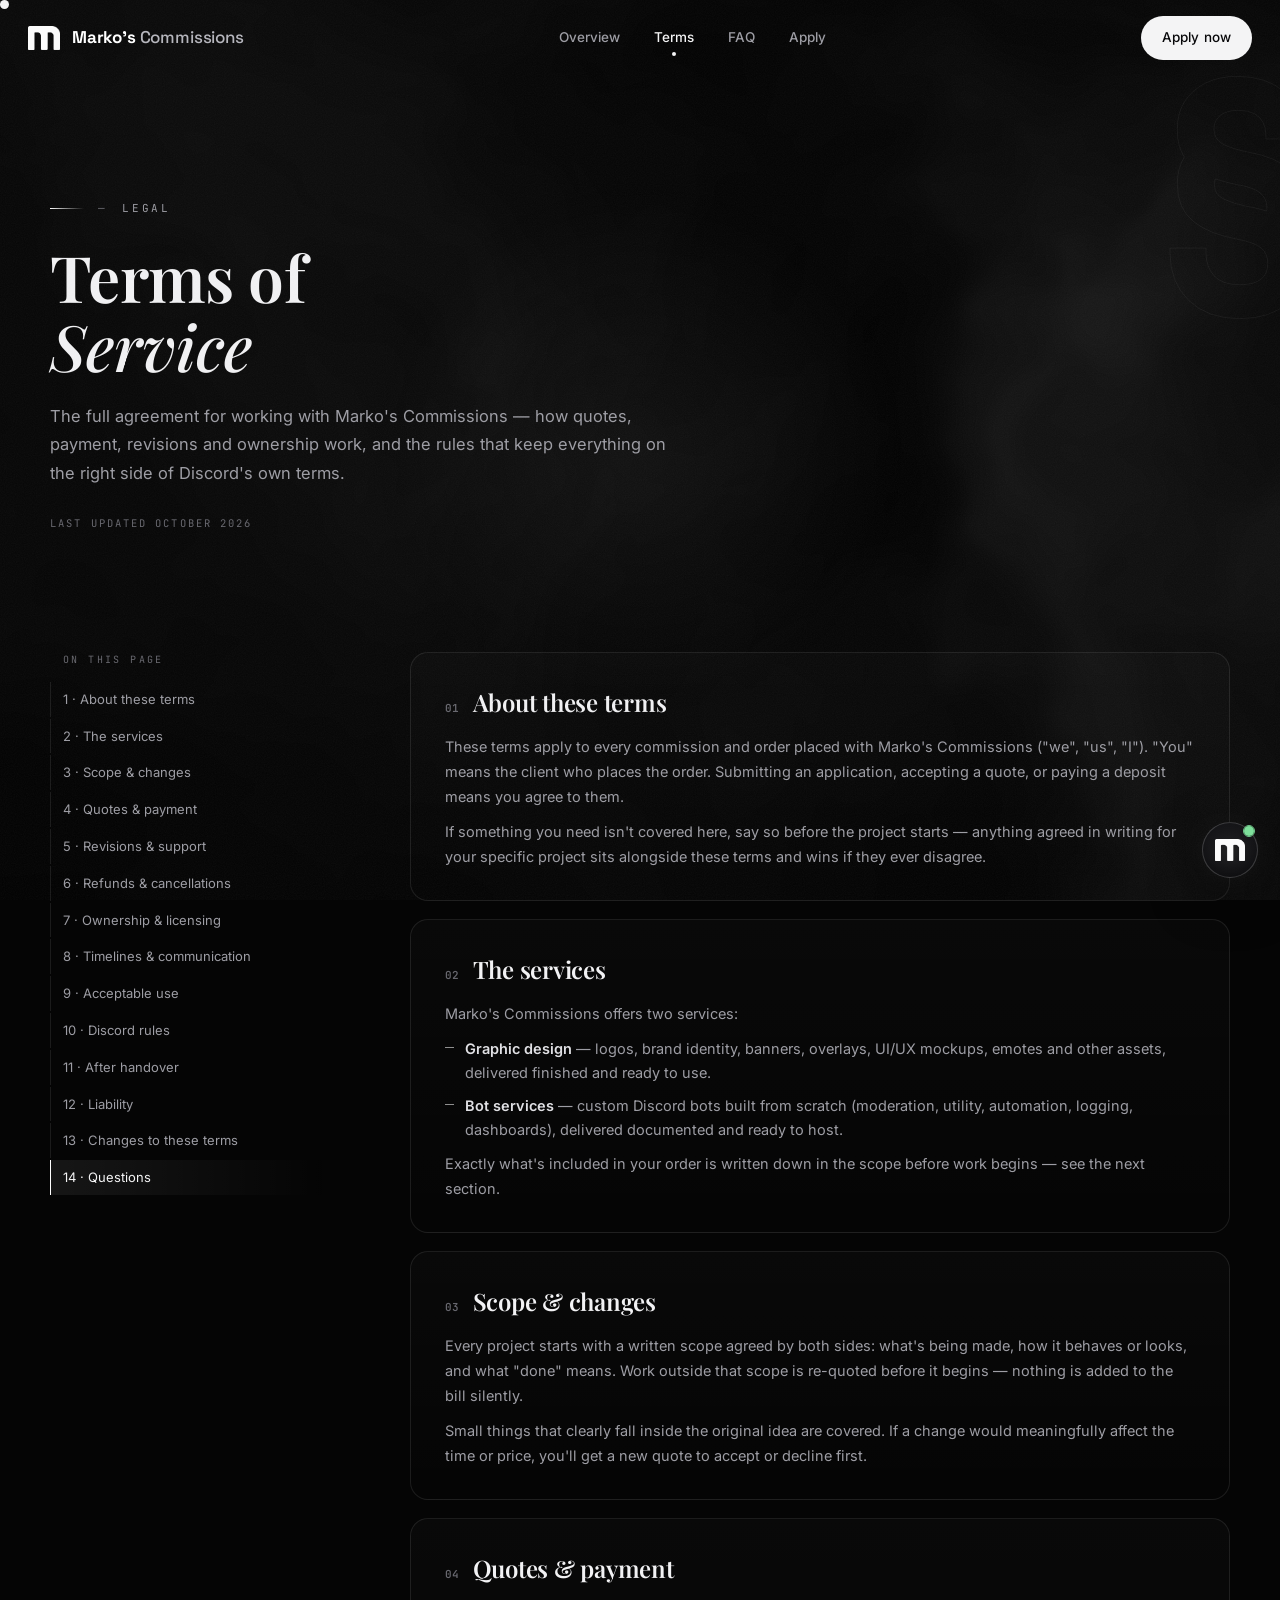
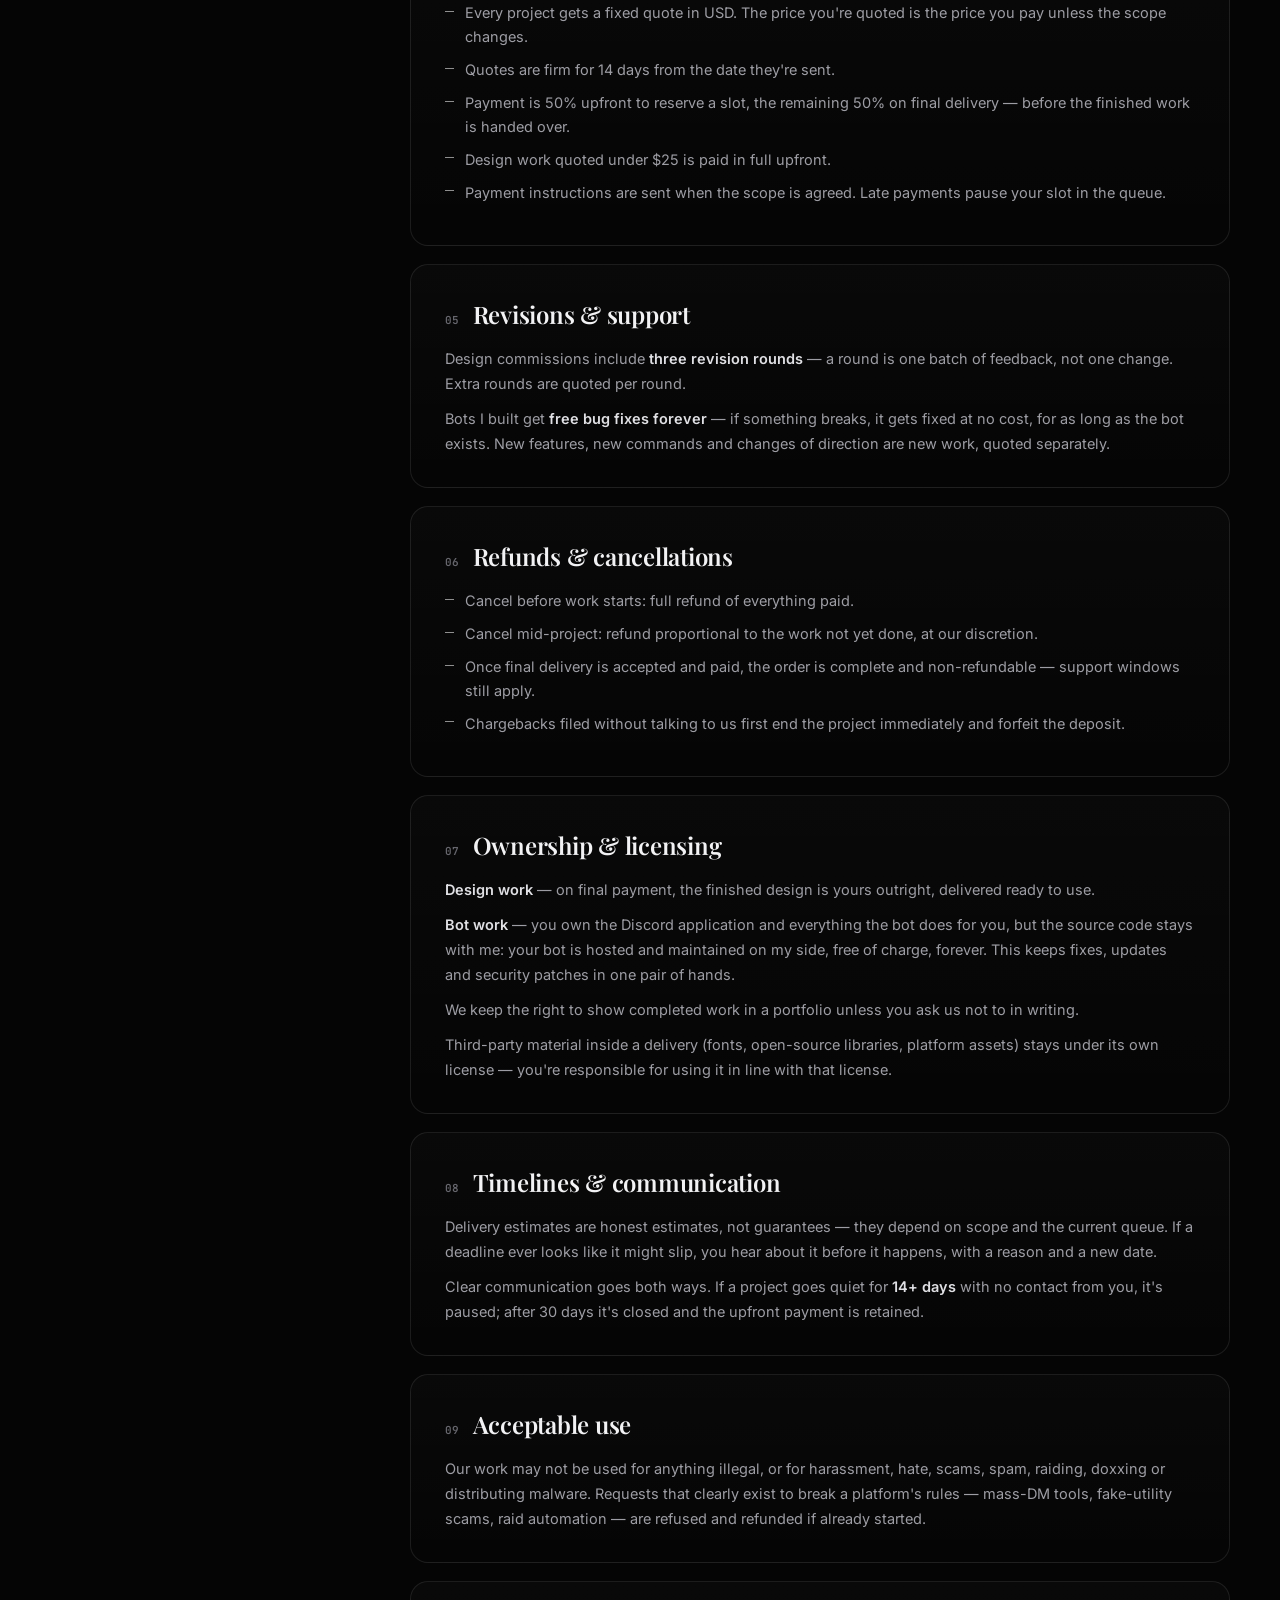
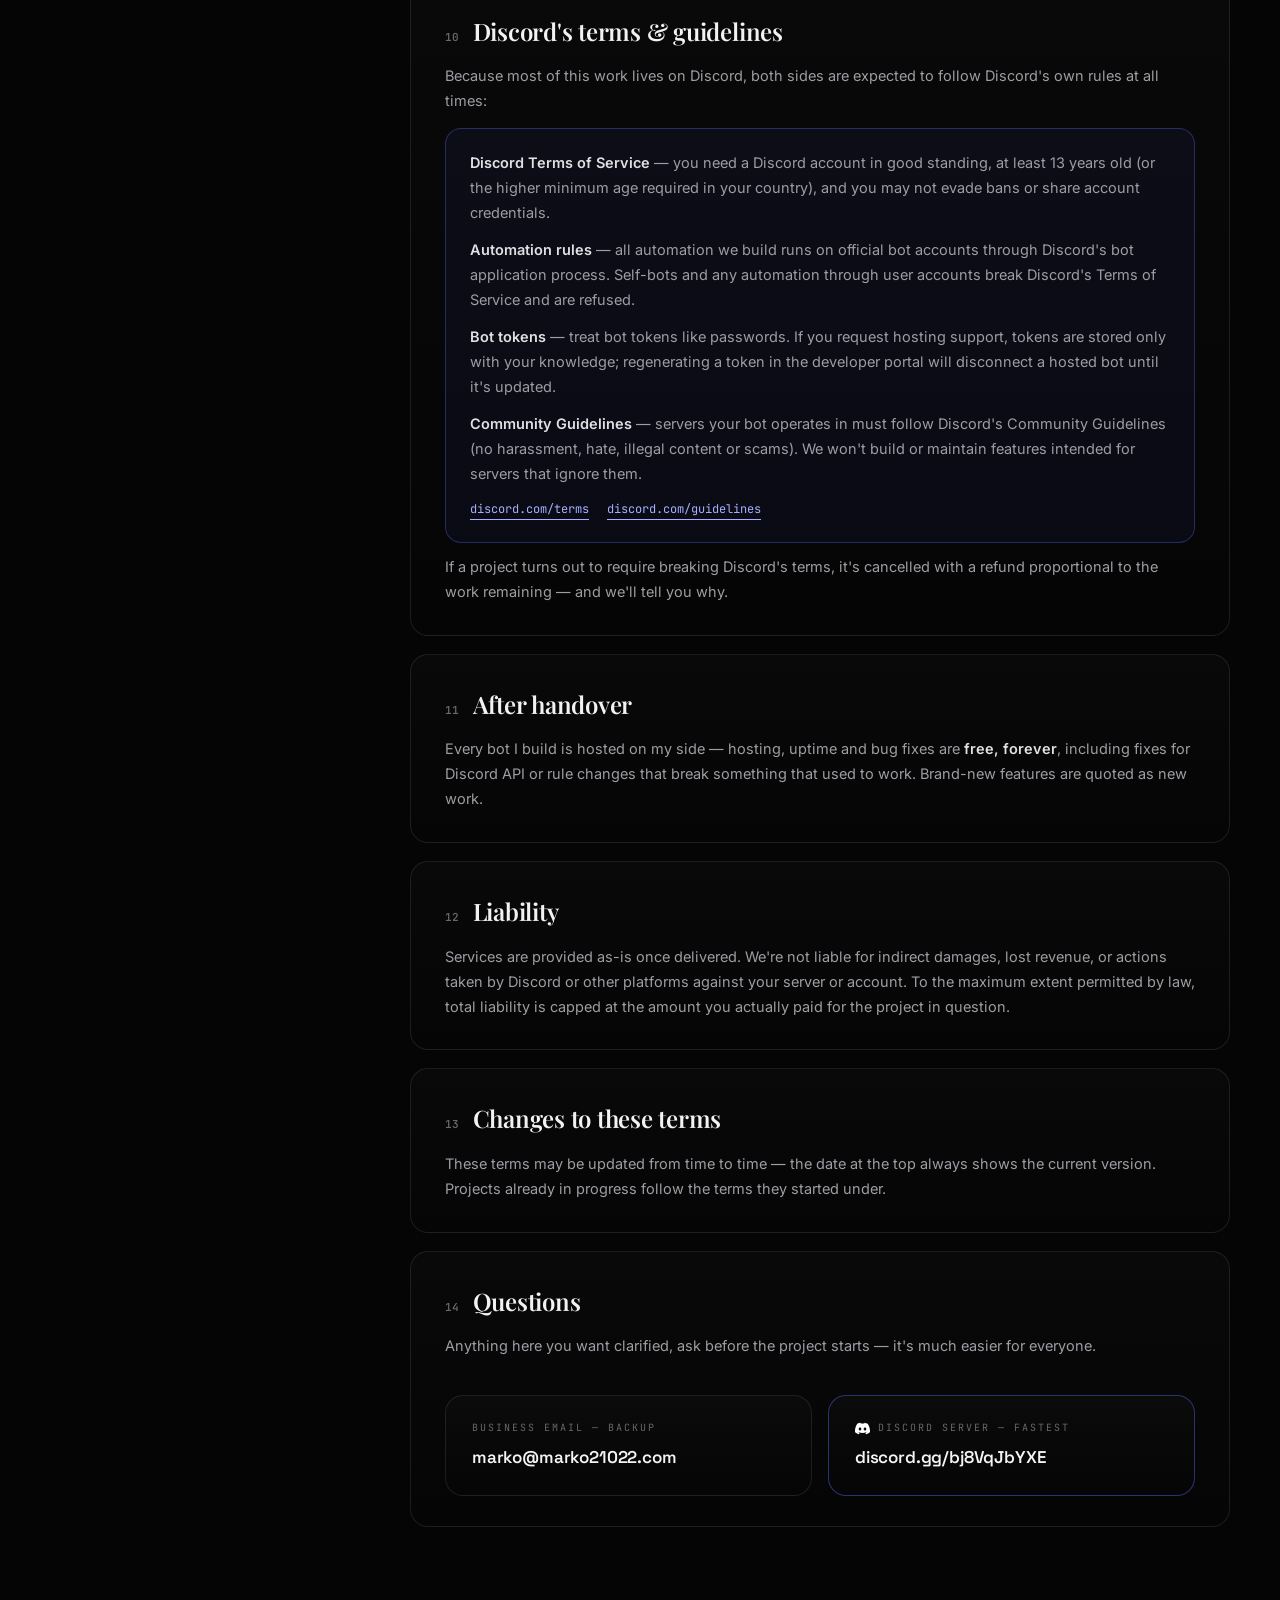
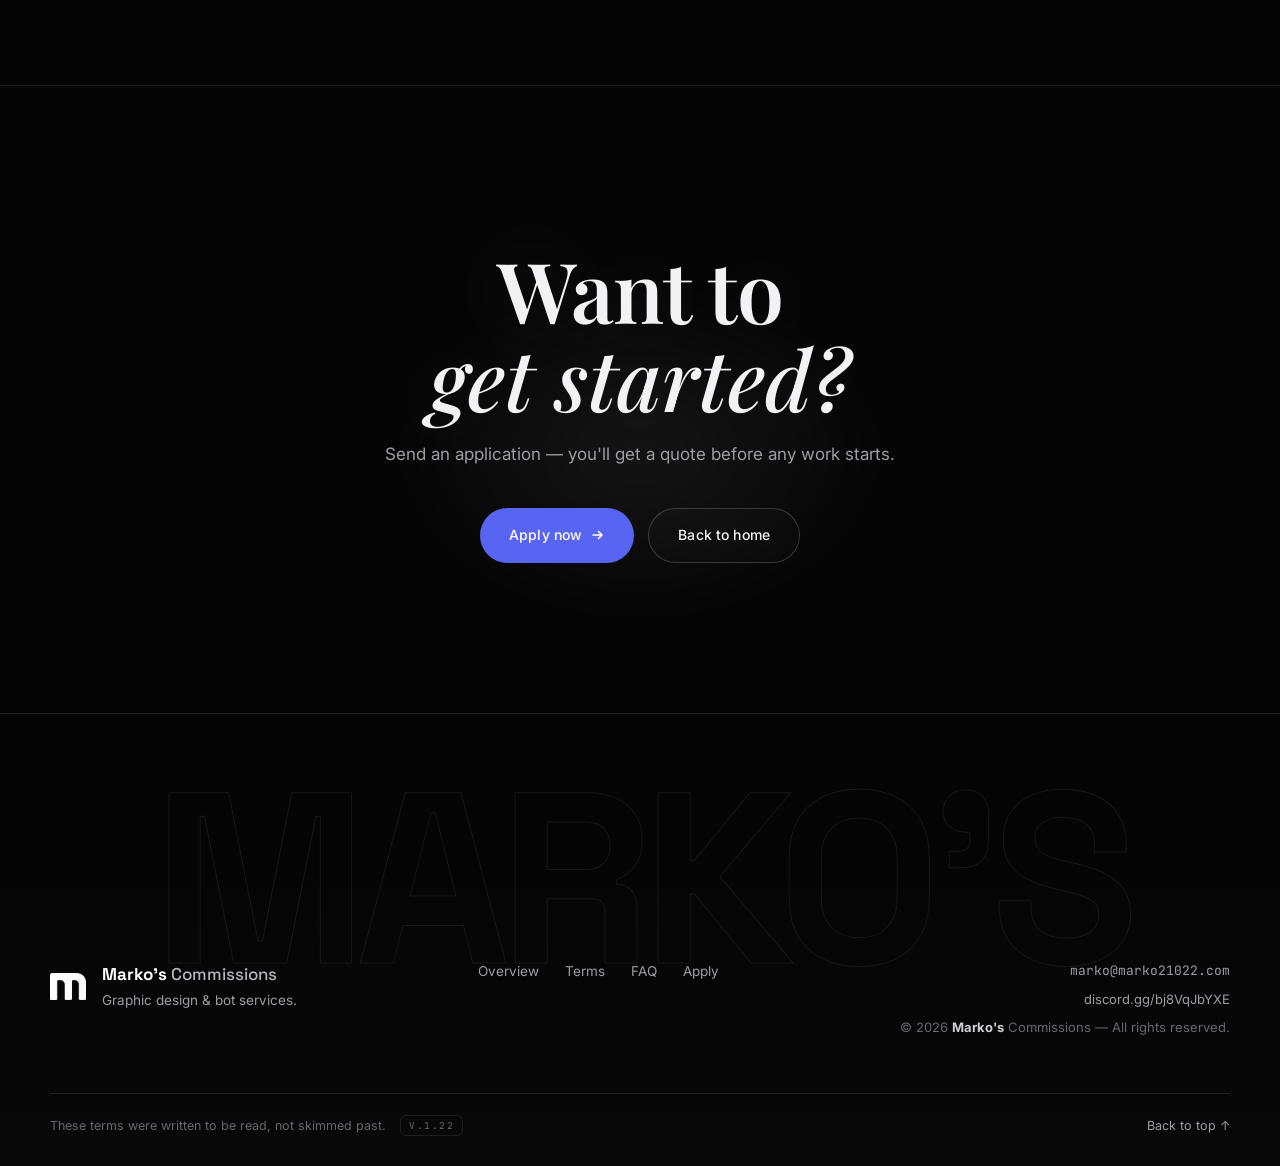
==== terms.html @ ba6dd2b6 "V.1.22 — chat knows Marko made the discord/service/server; deterministic phrase-matching retrieval" ====
<!DOCTYPE html>
<html lang="en">
<head>
  <meta charset="UTF-8">
  <meta name="viewport" content="width=device-width, initial-scale=1.0">
  <title>Terms of Service — Marko's Commissions</title>
  <meta name="description" content="The terms of service for Marko's Commissions — quotes, payment, revisions, ownership, and the rules around Discord's own terms.">
  <meta name="theme-color" content="#050505">
  <meta name="version" content="V.1.22">
  <link rel="icon" type="image/svg+xml" href="favicon.svg">
  <link rel="apple-touch-icon" href="assets/logo.png">

  <meta property="og:type" content="website">
  <meta property="og:title" content="Terms of Service — Marko's Commissions">
  <meta property="og:description" content="Quotes, payment, revisions, ownership, and Discord compliance — the full terms for working with Marko's Commissions.">
  <meta name="twitter:card" content="summary_large_image">

  <link rel="preconnect" href="https://fonts.googleapis.com">
  <link rel="preconnect" href="https://fonts.gstatic.com" crossorigin>
  <link href="https://fonts.googleapis.com/css2?family=Space+Grotesk:wght@400;500;600;700&family=Playfair+Display:ital,wght@0,500;0,600;0,700;1,500&family=Inter:wght@400;500;600;700&family=JetBrains+Mono:wght@400;500&display=swap" rel="stylesheet">
  <link rel="stylesheet" href="css/style.css">
  <script>
    document.documentElement.classList.add("motion-on");
    document.documentElement.dataset.motion = "on";
  </script>
</head>
<body>
  <a class="skip" href="#doc-top">Skip to content</a>

  <canvas id="bg" aria-hidden="true"></canvas>
  <div class="cursor-glow" aria-hidden="true"></div>
  <div class="grain" aria-hidden="true"></div>
  <div id="progress" aria-hidden="true"></div>

  <header class="nav" id="nav">
    <a class="nav-brand" href="index.html">
      <img class="nav-logo" src="assets/logo.png" alt="" width="32" height="24">
      <span class="nav-name"><b>Marko's</b>&nbsp;Commissions</span>
    </a>
    <nav class="nav-links" aria-label="Primary">
      <a href="index.html#overview">Overview</a>
      <a href="/terms" class="active">Terms</a>
      <a href="index.html#faq">FAQ</a>
      <a href="index.html#apply">Apply</a>
    </nav>
    <div class="nav-right">
      <a class="btn btn-solid nav-cta magnetic" href="index.html#apply">Apply now</a>
      <button class="burger" id="burger" type="button" aria-label="Open menu" aria-expanded="false">
        <span></span><span></span>
      </button>
    </div>
  </header>

  <div class="menu" id="menu" aria-hidden="true">
    <nav class="menu-links" aria-label="Menu">
      <a href="index.html#overview" style="--i:0"><span class="ml-num">01</span><span class="ml-txt">Overview</span></a>
      <a href="/terms" style="--i:1"><span class="ml-num">02</span><span class="ml-txt">Terms</span></a>
      <a href="index.html#faq" style="--i:2"><span class="ml-num">03</span><span class="ml-txt">FAQ</span></a>
      <a href="index.html#apply" style="--i:3"><span class="ml-num">04</span><span class="ml-txt">Apply</span></a>
    </nav>
    <div class="menu-actions">
      <a class="btn btn-discord" href="https://discord.gg/bj8VqJbYXE" target="_blank" rel="noopener noreferrer"><img class="btn-ico" src="assets/logos/discord.svg" alt="" width="18" height="18">Join the Discord</a>
      <button class="btn btn-ghost" type="button" data-mail-open>marko@marko21022.com</button>
    </div>
    <p class="menu-foot"><span class="ver">V.1.22</span> &middot; Clanko V2 chat lives bottom-right</p>
  </div>

  <main id="page">
    <section class="doc-hero" id="doc-top" data-blur>
      <span class="watermark" aria-hidden="true">§</span>
      <div class="container">
        <p class="sec-label rv"><span class="sec-num">—</span>Legal</p>
        <h1 class="sec-title rv" style="--d:1">Terms of<br><i>Service</i></h1>
        <p class="sec-lead rv" style="--d:2">
          The full agreement for working with Marko's Commissions — how quotes,
          payment, revisions and ownership work, and the rules that keep
          everything on the right side of Discord's own terms.
        </p>
        <p class="terms-updated rv" style="--d:3">Last updated October 2026</p>
      </div>
    </section>

    <div class="container doc-grid" id="doc-body" data-blur>
      <aside class="toc rv" aria-label="On this page">
        <p class="toc-k">On this page</p>
        <a href="#s-about">1 · About these terms</a>
        <a href="#s-services">2 · The services</a>
        <a href="#s-scope">3 · Scope &amp; changes</a>
        <a href="#s-payment">4 · Quotes &amp; payment</a>
        <a href="#s-revisions">5 · Revisions &amp; support</a>
        <a href="#s-refunds">6 · Refunds &amp; cancellations</a>
        <a href="#s-ownership">7 · Ownership &amp; licensing</a>
        <a href="#s-timelines">8 · Timelines &amp; communication</a>
        <a href="#s-use">9 · Acceptable use</a>
        <a href="#s-discord">10 · Discord rules</a>
        <a href="#s-maintenance">11 · After handover</a>
        <a href="#s-liability">12 · Liability</a>
        <a href="#s-changes">13 · Changes to these terms</a>
        <a href="#s-contact">14 · Questions</a>
      </aside>

      <div class="doc">
        <section class="doc-sec rv" id="s-about">
          <h3><span>01</span>About these terms</h3>
          <p>These terms apply to every commission and order placed with Marko's Commissions ("we", "us", "I"). "You" means the client who places the order. Submitting an application, accepting a quote, or paying a deposit means you agree to them.</p>
          <p>If something you need isn't covered here, say so before the project starts — anything agreed in writing for your specific project sits alongside these terms and wins if they ever disagree.</p>
        </section>

        <section class="doc-sec rv" id="s-services">
          <h3><span>02</span>The services</h3>
          <p>Marko's Commissions offers two services:</p>
          <ul>
            <li><b>Graphic design</b> — logos, brand identity, banners, overlays, UI/UX mockups, emotes and other assets, delivered finished and ready to use.</li>
            <li><b>Bot services</b> — custom Discord bots built from scratch (moderation, utility, automation, logging, dashboards), delivered documented and ready to host.</li>
          </ul>
          <p>Exactly what's included in your order is written down in the scope before work begins — see the next section.</p>
        </section>

        <section class="doc-sec rv" id="s-scope">
          <h3><span>03</span>Scope &amp; changes</h3>
          <p>Every project starts with a written scope agreed by both sides: what's being made, how it behaves or looks, and what "done" means. Work outside that scope is re-quoted before it begins — nothing is added to the bill silently.</p>
          <p>Small things that clearly fall inside the original idea are covered. If a change would meaningfully affect the time or price, you'll get a new quote to accept or decline first.</p>
        </section>

        <section class="doc-sec rv" id="s-payment">
          <h3><span>04</span>Quotes &amp; payment</h3>
          <ul>
            <li>Every project gets a fixed quote in USD. The price you're quoted is the price you pay unless the scope changes.</li>
            <li>Quotes are firm for 14 days from the date they're sent.</li>
            <li>Payment is 50% upfront to reserve a slot, the remaining 50% on final delivery — before the finished work is handed over.</li>
            <li>Design work quoted under $25 is paid in full upfront.</li>
            <li>Payment instructions are sent when the scope is agreed. Late payments pause your slot in the queue.</li>
          </ul>
        </section>

        <section class="doc-sec rv" id="s-revisions">
          <h3><span>05</span>Revisions &amp; support</h3>
          <p>Design commissions include <b>three revision rounds</b> — a round is one batch of feedback, not one change. Extra rounds are quoted per round.</p>
          <p>Bots I built get <b>free bug fixes forever</b> — if something breaks, it gets fixed at no cost, for as long as the bot exists. New features, new commands and changes of direction are new work, quoted separately.</p>
        </section>

        <section class="doc-sec rv" id="s-refunds">
          <h3><span>06</span>Refunds &amp; cancellations</h3>
          <ul>
            <li>Cancel before work starts: full refund of everything paid.</li>
            <li>Cancel mid-project: refund proportional to the work not yet done, at our discretion.</li>
            <li>Once final delivery is accepted and paid, the order is complete and non-refundable — support windows still apply.</li>
            <li>Chargebacks filed without talking to us first end the project immediately and forfeit the deposit.</li>
          </ul>
        </section>

        <section class="doc-sec rv" id="s-ownership">
          <h3><span>07</span>Ownership &amp; licensing</h3>
          <p><b>Design work</b> — on final payment, the finished design is yours outright, delivered ready to use.</p>
          <p><b>Bot work</b> — you own the Discord application and everything the bot does for you, but the source code stays with me: your bot is hosted and maintained on my side, free of charge, forever. This keeps fixes, updates and security patches in one pair of hands.</p>
          <p>We keep the right to show completed work in a portfolio unless you ask us not to in writing.</p>
          <p>Third-party material inside a delivery (fonts, open-source libraries, platform assets) stays under its own license — you're responsible for using it in line with that license.</p>
        </section>

        <section class="doc-sec rv" id="s-timelines">
          <h3><span>08</span>Timelines &amp; communication</h3>
          <p>Delivery estimates are honest estimates, not guarantees — they depend on scope and the current queue. If a deadline ever looks like it might slip, you hear about it before it happens, with a reason and a new date.</p>
          <p>Clear communication goes both ways. If a project goes quiet for <b>14+ days</b> with no contact from you, it's paused; after 30 days it's closed and the upfront payment is retained.</p>
        </section>

        <section class="doc-sec rv" id="s-use">
          <h3><span>09</span>Acceptable use</h3>
          <p>Our work may not be used for anything illegal, or for harassment, hate, scams, spam, raiding, doxxing or distributing malware. Requests that clearly exist to break a platform's rules — mass-DM tools, fake-utility scams, raid automation — are refused and refunded if already started.</p>
        </section>

        <section class="doc-sec rv" id="s-discord">
          <h3><span>10</span>Discord's terms &amp; guidelines</h3>
          <p>Because most of this work lives on Discord, both sides are expected to follow Discord's own rules at all times:</p>
          <div class="discord-box">
            <p><b>Discord Terms of Service</b> — you need a Discord account in good standing, at least 13 years old (or the higher minimum age required in your country), and you may not evade bans or share account credentials.</p>
            <p><b>Automation rules</b> — all automation we build runs on official bot accounts through Discord's bot application process. Self-bots and any automation through user accounts break Discord's Terms of Service and are refused.</p>
            <p><b>Bot tokens</b> — treat bot tokens like passwords. If you request hosting support, tokens are stored only with your knowledge; regenerating a token in the developer portal will disconnect a hosted bot until it's updated.</p>
            <p><b>Community Guidelines</b> — servers your bot operates in must follow Discord's Community Guidelines (no harassment, hate, illegal content or scams). We won't build or maintain features intended for servers that ignore them.</p>
            <p class="doc-links">
              <a href="https://discord.com/terms" target="_blank" rel="noopener noreferrer">discord.com/terms</a>
              <a href="https://discord.com/guidelines" target="_blank" rel="noopener noreferrer">discord.com/guidelines</a>
            </p>
          </div>
          <p>If a project turns out to require breaking Discord's terms, it's cancelled with a refund proportional to the work remaining — and we'll tell you why.</p>
        </section>

        <section class="doc-sec rv" id="s-maintenance">
          <h3><span>11</span>After handover</h3>
          <p>Every bot I build is hosted on my side — hosting, uptime and bug fixes are <b>free, forever</b>, including fixes for Discord API or rule changes that break something that used to work. Brand-new features are quoted as new work.</p>
        </section>

        <section class="doc-sec rv" id="s-liability">
          <h3><span>12</span>Liability</h3>
          <p>Services are provided as-is once delivered. We're not liable for indirect damages, lost revenue, or actions taken by Discord or other platforms against your server or account. To the maximum extent permitted by law, total liability is capped at the amount you actually paid for the project in question.</p>
        </section>

        <section class="doc-sec rv" id="s-changes">
          <h3><span>13</span>Changes to these terms</h3>
          <p>These terms may be updated from time to time — the date at the top always shows the current version. Projects already in progress follow the terms they started under.</p>
        </section>

        <section class="doc-sec rv" id="s-contact">
          <h3><span>14</span>Questions</h3>
          <p>Anything here you want clarified, ask before the project starts — it's much easier for everyone.</p>
          <div class="contact-strip">
            <button class="contact-card spot" type="button" data-mail-open>
              <span class="contact-k">Business email — backup</span>
              <span class="contact-v">marko@marko21022.com</span>
            </button>
            <a class="contact-card spot contact-primary" href="https://discord.gg/bj8VqJbYXE" target="_blank" rel="noopener noreferrer">
              <span class="contact-k"><img src="assets/logos/discord.svg" alt="" width="15" height="15">Discord server — fastest</span>
              <span class="contact-v">discord.gg/bj8VqJbYXE</span>
            </a>
          </div>
        </section>
      </div>
    </div>

    <section class="cta-band" data-blur>
      <div class="container cta-inner">
        <h2 class="rv">Want to<br><i>get started?</i></h2>
        <p class="rv" style="--d:1">Send an application — you'll get a quote before any work starts.</p>
        <div class="cta-actions rv" style="--d:2">
          <a class="btn btn-discord magnetic" href="index.html#apply">
            Apply now
            <svg class="btn-arrow" width="14" height="14" viewBox="0 0 14 14" fill="none" aria-hidden="true"><path d="M2 7h9M7.5 3.5 11 7l-3.5 3.5" stroke="currentColor" stroke-width="1.6" stroke-linecap="round" stroke-linejoin="round"/></svg>
          </a>
          <a class="btn btn-ghost magnetic" href="index.html">Back to home</a>
        </div>
      </div>
    </section>
  </main>

  <footer class="footer">
    <div class="footer-mark" aria-hidden="true">MARKO'S</div>
    <div class="container footer-grid">
      <div class="footer-brand">
        <img class="footer-logo" src="assets/logo.png" alt="Marko's Commissions logo" width="36" height="27">
        <div>
          <p class="footer-name"><b>Marko's</b>&nbsp;Commissions</p>
          <p class="footer-tag">Graphic design &amp; bot services.</p>
        </div>
      </div>
      <nav class="footer-links" aria-label="Footer">
        <a href="index.html#overview">Overview</a>
        <a href="/terms">Terms</a>
        <a href="index.html#faq">FAQ</a>
        <a href="index.html#apply">Apply</a>
      </nav>
      <div class="footer-meta">
        <button class="link-btn mono" type="button" data-mail-open>marko@marko21022.com</button>
        <a href="https://discord.gg/bj8VqJbYXE" target="_blank" rel="noopener noreferrer">discord.gg/bj8VqJbYXE</a>
        <p>© 2026 <b>Marko's</b> Commissions — All rights reserved.</p>
      </div>
    </div>
    <div class="container footer-line">
      <p>These terms were written to be read, not skimmed past. <span class="ver">V.1.22</span></p>
      <a href="#doc-top" class="to-top">Back to top ↑</a>
    </div>
  </footer>

  <div class="mail-modal" id="mail-modal" aria-hidden="true">
    <div class="mail-backdrop" data-mail-close></div>
    <div class="mail-card" role="dialog" aria-modal="true" aria-labelledby="mail-title">
      <button class="mail-x" type="button" data-mail-close aria-label="Close">
        <svg width="14" height="14" viewBox="0 0 14 14" fill="none"><path d="M2 2l10 10M12 2 2 12" stroke="currentColor" stroke-width="1.6" stroke-linecap="round"/></svg>
      </button>
      <p class="mail-k">Contact</p>
      <h3 id="mail-title">marko@marko21022.com</h3>
      <p class="mail-sub">Discord is the fastest way to reach us — email is the backup.</p>
      <div class="mail-options">
        <a class="mail-opt mail-primary" href="https://discord.gg/bj8VqJbYXE" target="_blank" rel="noopener noreferrer">
          <span class="mail-ico" style="--tile:#5865f2">
            <img src="assets/logos/discord.svg" alt="" width="24" height="24">
          </span>
          <span class="mail-txt"><b>Join the Discord</b><span>Fastest — message us directly in the server</span></span>
          <svg class="mail-arr" width="14" height="14" viewBox="0 0 14 14" fill="none" aria-hidden="true"><path d="M2 7h9M7.5 3.5 11 7l-3.5 3.5" stroke="currentColor" stroke-width="1.6" stroke-linecap="round" stroke-linejoin="round"/></svg>
        </a>
        <p class="mail-div">or email — if you can't join the Discord</p>
        <a class="mail-opt" href="https://mail.google.com/mail/?view=cm&amp;fs=1&amp;to=marko%40marko21022.com" target="_blank" rel="noopener noreferrer">
          <span class="mail-ico mail-ico-light">
            <img src="assets/logos/gmail.svg" alt="" width="24" height="24">
          </span>
          <span class="mail-txt"><b>Gmail</b><span>Opens Gmail compose in a new tab</span></span>
          <svg class="mail-arr" width="14" height="14" viewBox="0 0 14 14" fill="none" aria-hidden="true"><path d="M2 7h9M7.5 3.5 11 7l-3.5 3.5" stroke="currentColor" stroke-width="1.6" stroke-linecap="round" stroke-linejoin="round"/></svg>
        </a>
        <a class="mail-opt" href="https://outlook.live.com/mail/0/deeplink/compose?to=marko%40marko21022.com" target="_blank" rel="noopener noreferrer">
          <span class="mail-ico" style="--tile:#0f6cbd">
            <img src="assets/logos/outlook.svg" alt="" width="24" height="24">
          </span>
          <span class="mail-txt"><b>Outlook</b><span>Opens Outlook compose in a new tab</span></span>
          <svg class="mail-arr" width="14" height="14" viewBox="0 0 14 14" fill="none" aria-hidden="true"><path d="M2 7h9M7.5 3.5 11 7l-3.5 3.5" stroke="currentColor" stroke-width="1.6" stroke-linecap="round" stroke-linejoin="round"/></svg>
        </a>
        <a class="mail-opt" href="https://compose.mail.yahoo.com/?to=marko%40marko21022.com" target="_blank" rel="noopener noreferrer">
          <span class="mail-ico" style="--tile:#6001d2">
            <img src="assets/logos/yahoo.svg" alt="" width="24" height="24">
          </span>
          <span class="mail-txt"><b>Yahoo Mail</b><span>Opens Yahoo compose in a new tab</span></span>
          <svg class="mail-arr" width="14" height="14" viewBox="0 0 14 14" fill="none" aria-hidden="true"><path d="M2 7h9M7.5 3.5 11 7l-3.5 3.5" stroke="currentColor" stroke-width="1.6" stroke-linecap="round" stroke-linejoin="round"/></svg>
        </a>
        <a class="mail-opt" href="mailto:marko@marko21022.com">
          <span class="mail-ico" style="--tile:#3f3f46">
            <svg viewBox="0 0 24 24" aria-hidden="true"><rect x="3.2" y="5.6" width="17.6" height="12.8" rx="2" fill="none" stroke="#fff" stroke-width="1.8"/><path d="m4 7 8 6 8-6" fill="none" stroke="#fff" stroke-width="1.8" stroke-linecap="round" stroke-linejoin="round"/></svg>
          </span>
          <span class="mail-txt"><b>Default mail app</b><span>Opens whatever your device uses</span></span>
          <svg class="mail-arr" width="14" height="14" viewBox="0 0 14 14" fill="none" aria-hidden="true"><path d="M2 7h9M7.5 3.5 11 7l-3.5 3.5" stroke="currentColor" stroke-width="1.6" stroke-linecap="round" stroke-linejoin="round"/></svg>
        </a>
      </div>
      <div class="mail-actions">
        <button class="btn btn-solid btn-copy" id="mail-copy" type="button">Copy address</button>
        <button class="btn btn-ghost" type="button" data-mail-close>Close</button>
      </div>
    </div>
  </div>

  <div class="toast" id="toast" role="status" aria-live="polite">Email address copied</div>

  <button class="to-top-fab" id="to-top-fab" type="button" aria-label="Back to top"><svg width="14" height="14" viewBox="0 0 14 14" fill="none" aria-hidden="true"><path d="M7 12V2M3 5.5 7 2l4 3.5" stroke="currentColor" stroke-width="1.6" stroke-linecap="round" stroke-linejoin="round"/></svg></button>

  <!-- Clanko V2 assistant -->
  <button class="chat-launcher" id="chat-launcher" type="button" aria-label="Chat with Clanko V2">
    <img src="assets/logo.png" alt="" width="26" height="20">
    <span class="cl-pulse"></span>
  </button>
  <div class="chat-teaser" id="chat-teaser" aria-hidden="true">
    <p>Hey! I'm Clanko V2 — ask me anything about the site.</p>
    <button type="button" class="chat-teaser-x" id="chat-teaser-x" aria-label="Dismiss">&times;</button>
  </div>
  <section class="chat-panel" id="chat-panel" aria-hidden="true" role="dialog" aria-label="Chat with Clanko V2">
    <header class="chat-head">
      <span class="chat-ava"><img src="assets/logo.png" alt="" width="22" height="17"><i></i></span>
      <div class="chat-id">
        <b>Clanko V2 <span class="app-badge"><svg width="9" height="9" viewBox="0 0 16 16" aria-hidden="true"><path fill="#fff" d="M6.5 13.5 1 8l1.9-1.9 3.6 3.6L13.1 3 15 4.9z"/></svg>APP</span></b>
        <span class="chat-status">online &middot; replies instantly</span>
      </div>
      <button class="chat-x" id="chat-x" type="button" aria-label="Close chat">
        <svg width="13" height="13" viewBox="0 0 14 14" fill="none"><path d="M2 2l10 10M12 2 2 12" stroke="currentColor" stroke-width="1.6" stroke-linecap="round"/></svg>
      </button>
    </header>
    <div class="chat-log" id="chat-log" aria-live="polite"></div>
    <div class="chat-sugs" id="chat-sugs"></div>
    <form class="chat-input" id="chat-form">
      <input type="text" id="chat-text" placeholder="Ask about pricing, hosting, applying&hellip;" maxlength="400" autocomplete="off">
      <button type="submit" aria-label="Send">
        <svg width="15" height="15" viewBox="0 0 14 14" fill="none" aria-hidden="true"><path d="M2 7h9M7.5 3.5 11 7l-3.5 3.5" stroke="currentColor" stroke-width="1.6" stroke-linecap="round" stroke-linejoin="round"/></svg>
      </button>
    </form>
    <p class="chat-foot">Automated answers &mdash; for anything binding, <a href="https://discord.gg/bj8VqJbYXE" target="_blank" rel="noopener noreferrer">join the Discord</a>.</p>
  </section>

  <script src="js/lenis.min.js"></script>
  <script type="module" src="js/bg-fbm.js"></script>
  <script type="module" src="js/main.js"></script>
</body>
</html>
---- css/style.css ----
:root {
  --bg: #050505;
  --bg-2: #0b0b0c;
  --fg: #f4f4f5;
  --mut: #9d9da4;
  --dim: #67676e;
  --line: rgba(255, 255, 255, 0.09);
  --line-2: rgba(255, 255, 255, 0.18);
  --disp: "Space Grotesk", "Inter", system-ui, sans-serif;
  --serif: "Playfair Display", Georgia, "Times New Roman", serif;
  --body: "Inter", system-ui, sans-serif;
  --mono: "JetBrains Mono", ui-monospace, monospace;
  --ease: cubic-bezier(0.22, 1, 0.36, 1);
  --grad-text: linear-gradient(180deg, #ffffff 18%, #c9c9cf 78%, #97979e 100%);
}

@view-transition { navigation: auto; }
@keyframes pagein { from { opacity: 0; } }

* { margin: 0; padding: 0; box-sizing: border-box; }

html {
  background: var(--bg);
  scrollbar-color: #2a2a2e transparent;
  scroll-behavior: smooth;
}
html.lenis, html.lenis body { height: auto; }
.lenis.lenis-smooth { scroll-behavior: auto !important; }
.lenis.lenis-stopped { overflow: hidden; }

html, body { overflow-x: clip; }
@supports not (overflow: clip) {
  html, body { overflow-x: hidden; }
}

body {
  animation: pagein 0.45s ease both;
  font-family: var(--body);
  background: var(--bg);
  color: var(--fg);
  line-height: 1.6;
  -webkit-font-smoothing: antialiased;
}

::selection { background: var(--fg); color: var(--bg); }
::-webkit-scrollbar { width: 10px; }
::-webkit-scrollbar-thumb { background: #26262b; border-radius: 99px; border: 2px solid var(--bg); }
::-webkit-scrollbar-track { background: transparent; }

a { color: inherit; text-decoration: none; }
button { font: inherit; color: inherit; background: none; border: 0; cursor: pointer; }
img { display: block; max-width: 100%; }
ul, ol { list-style: none; }

:focus-visible { outline: 2px solid rgba(255, 255, 255, 0.75); outline-offset: 3px; border-radius: 4px; }

.mono { font-family: var(--mono); }

.skip {
  position: fixed; top: -60px; left: 20px; z-index: 300;
  background: var(--fg); color: var(--bg); padding: 10px 18px;
  border-radius: 10px; font-weight: 600; font-size: 14px;
  transition: top 0.3s var(--ease);
}
.skip:focus { top: 16px; }

.container { width: min(1180px, 100% - 48px); margin-inline: auto; }
.container-narrow { width: min(780px, 100% - 48px); }


#bg {
  position: fixed; inset: 0; width: 100%; height: 100%;
  z-index: -2; display: block; background: var(--bg);
}

.cursor-glow {
  position: fixed; left: 0; top: 0; z-index: -1;
  width: 620px; height: 620px; border-radius: 50%;
  background: radial-gradient(circle, rgba(255, 255, 255, 0.05), transparent 62%);
  transform: translate(-50%, -50%);
  pointer-events: none; opacity: 0;
}
html.motion-on .cursor-glow { opacity: 1; }
@media (hover: none) { .cursor-glow { display: none; } }

.vignette {
  position: fixed; inset: 0; z-index: 79; pointer-events: none;
  background: radial-gradient(125% 95% at 50% 38%, transparent 58%, rgba(0, 0, 0, 0.42) 100%);
}

.grain {
  position: fixed; inset: 0; z-index: 80; pointer-events: none; opacity: 0.05;
  background-image: url("data:image/svg+xml,%3Csvg xmlns='http://www.w3.org/2000/svg' width='160' height='160'%3E%3Cfilter id='n'%3E%3CfeTurbulence type='fractalNoise' baseFrequency='0.9' numOctaves='2' stitchTiles='stitch'/%3E%3CfeColorMatrix type='saturate' values='0'/%3E%3C/filter%3E%3Crect width='100%25' height='100%25' filter='url(%23n)'/%3E%3C/svg%3E");
  background-size: 160px 160px;
}

#progress {
  position: fixed; top: 0; left: 0; right: 0; height: 2px; z-index: 200;
  background: linear-gradient(90deg, rgba(255,255,255,0.95), rgba(255,255,255,0.35));
  transform-origin: 0 50%; transform: scaleX(0); opacity: 0.85;
}


.nav {
  position: fixed; top: 0; left: 0; right: 0; z-index: 100;
  display: flex; align-items: center; justify-content: space-between;
  padding: 16px 28px;
  transition: transform 0.5s var(--ease), background 0.4s ease, border-color 0.4s ease, padding 0.4s ease;
  border-bottom: 1px solid transparent;
}
.nav.scrolled {
  background: rgba(5, 5, 5, 0.78);
  -webkit-backdrop-filter: blur(24px) saturate(1.35);
  backdrop-filter: blur(24px) saturate(1.35);
  border-bottom-color: var(--line);
  box-shadow: 0 14px 44px rgba(0, 0, 0, 0.5);
  padding: 12px 28px;
}
.nav.hidden { transform: translateY(-100%); }

.nav-brand { display: flex; align-items: center; gap: 12px; }
.nav-logo { width: 32px; height: auto; }
.nav-name { font-family: var(--disp); font-weight: 500; font-size: 17px; letter-spacing: -0.01em; color: #b6b6bd; }
.nav-name b, .footer-name b { font-weight: 700; color: #ffffff; }

.nav-links { display: flex; gap: 6px; }
.nav-links a {
  position: relative; z-index: 0; font-size: 13.5px; font-weight: 500; color: var(--mut);
  padding: 8px 14px; border-radius: 999px;
  transition: color 0.3s ease, background 0.3s ease;
}
.nav-links a::before {
  content: ""; position: absolute; inset: 0; z-index: -1;
  border-radius: 999px; background: rgba(255, 255, 255, 0.06);
  transform: scaleX(0); transform-origin: 50% 50%;
  transition: transform 0.35s var(--ease);
}
.nav-links a:hover { color: var(--fg); }
.nav-links a:hover::before { transform: scaleX(1); }
.nav-links a.active { color: var(--fg); }
.nav-links a.active::after {
  content: ""; position: absolute; left: 50%; bottom: 1px; transform: translateX(-50%);
  width: 4px; height: 4px; border-radius: 50%; background: var(--fg);
}

.nav-right { display: flex; align-items: center; gap: 12px; }


.dots {
  position: fixed; right: 30px; top: 50%; transform: translateY(-50%);
  z-index: 90; display: grid; gap: 16px;
}
.dots a {
  position: relative; width: 9px; height: 9px; border-radius: 50%;
  border: 1px solid rgba(255, 255, 255, 0.35); cursor: pointer;
  transition: background 0.3s ease, border-color 0.3s ease, box-shadow 0.3s ease, scale 0.3s ease;
}
.dots a:hover { border-color: #fff; }
.dots a.active {
  background: #fff; border-color: #fff; scale: 1.2;
  box-shadow: 0 0 10px rgba(255, 255, 255, 0.6);
}
.dots a::after {
  content: attr(data-label);
  position: absolute; right: 22px; top: 50%; translate: 0 -50%;
  font-family: var(--mono); font-size: 10px; letter-spacing: 0.16em; text-transform: uppercase;
  color: var(--mut); background: rgba(8, 8, 9, 0.92); border: 1px solid var(--line);
  padding: 6px 11px; border-radius: 8px; white-space: nowrap;
  opacity: 0; pointer-events: none; transition: opacity 0.25s ease;
}
.dots a:hover::after { opacity: 1; }


.btn {
  position: relative; display: inline-flex; align-items: center; justify-content: center; gap: 9px;
  padding: 15px 29px; border-radius: 999px; overflow: hidden;
  font-size: 14px; font-weight: 500; letter-spacing: 0.01em; white-space: nowrap;
  transition: transform 0.5s var(--ease), background 0.35s ease, color 0.35s ease, border-color 0.35s ease, box-shadow 0.5s ease;
}
.btn:active { transform: scale(0.97); }
.btn-arrow { transition: transform 0.45s var(--ease); }
.btn:hover .btn-arrow { transform: translateX(3px); }
.btn-solid { background: var(--fg); color: #08080a; }
.btn-solid::after {
  content: ""; position: absolute; inset: 0;
  background: linear-gradient(105deg, transparent 35%, rgba(255, 255, 255, 0.75) 50%, transparent 65%);
  transform: translateX(-120%);
}
html.motion-on .btn-solid:hover::after { animation: sheen 0.9s var(--ease); }
@keyframes sheen { to { transform: translateX(120%); } }
.btn-solid:hover { background: #fff; box-shadow: 0 6px 40px rgba(255, 255, 255, 0.18); }

.btn-ghost { border: 1px solid var(--line-2); color: var(--fg); background: rgba(255, 255, 255, 0.015); }
.btn-ghost:hover { border-color: rgba(255, 255, 255, 0.55); background: rgba(255, 255, 255, 0.05); }

.nav-cta { padding: 11px 21px; font-size: 13.5px; }

.ripple {
  position: absolute; border-radius: 50%; pointer-events: none;
  background: radial-gradient(circle, rgba(8, 8, 10, 0.35) 0%, transparent 65%);
  transform: scale(0); opacity: 1;
}
html.motion-on .ripple { animation: ripple 0.65s var(--ease) forwards; }
@keyframes ripple { to { transform: scale(2.6); opacity: 0; } }

.link-btn {
  color: var(--fg);
  background: linear-gradient(#f4f4f5, #f4f4f5) no-repeat 0 100% / 100% 1px;
  padding-bottom: 1px; border-radius: 0;
  transition: background-size 0.4s var(--ease), color 0.3s ease;
}
.link-btn:hover { background-size: 40% 1px; }

.burger { display: none; position: relative; width: 40px; height: 40px; border: 1px solid var(--line); border-radius: 999px; }
.burger span {
  position: absolute; left: 11px; right: 11px; height: 1.5px; background: var(--fg);
  transition: transform 0.4s var(--ease), top 0.4s var(--ease);
}
.burger span:nth-child(1) { top: 15px; }
.burger span:nth-child(2) { top: 23px; }
.burger.open span:nth-child(1) { top: 19px; transform: rotate(45deg); }
.burger.open span:nth-child(2) { top: 19px; transform: rotate(-45deg); }


.menu {
  position: fixed; inset: 0; z-index: 90;
  background: rgba(4, 4, 4, 0.9);
  -webkit-backdrop-filter: blur(26px); backdrop-filter: blur(26px);
  display: flex; flex-direction: column; justify-content: center; align-items: center; gap: 8vh;
  opacity: 0; visibility: hidden; transition: opacity 0.45s ease, visibility 0.45s;
}
.menu.open { opacity: 1; visibility: visible; }
.menu-links {
  display: flex; flex-direction: column; align-items: flex-start;
  gap: 4px; width: min(560px, calc(100vw - 48px));
}
.menu-links a {
  display: flex; align-items: baseline; gap: 20px;
  font-family: var(--serif); font-weight: 600;
  font-size: clamp(42px, 7.5vh, 68px); line-height: 1.12; letter-spacing: -0.02em;
  color: var(--fg); opacity: 1; transform: none; filter: none;
  padding: 4px 0;
}
.ml-num { font-family: var(--mono); font-size: clamp(10px, 1.6vh, 12px); letter-spacing: 0.22em; color: var(--dim); }
.ml-txt { position: relative; transition: font-style 0.2s ease; }
.ml-txt::after {
  content: ""; position: absolute; left: 0; bottom: 0.08em; height: 1px; width: 100%;
  background: linear-gradient(90deg, #fff, rgba(255,255,255,.25));
  transform: scaleX(0); transform-origin: right;
  transition: transform 0.5s var(--ease);
}
.menu-links a:hover .ml-txt::after { transform: scaleX(1); transform-origin: left; }
.menu-links a:hover .ml-txt { font-style: italic; }
.menu-actions { display: flex; gap: 12px; flex-wrap: wrap; justify-content: center; margin-top: 4vh; }
.menu-actions .btn { padding: 12px 22px; font-size: 13.5px; }
html.motion-on .menu-links a { opacity: 0; transform: translateY(26px); filter: blur(10px); transition: opacity 0.7s var(--ease), transform 0.7s var(--ease), filter 0.7s var(--ease); transition-delay: calc(0.08s + var(--i) * 0.07s); }
html.motion-on .menu.open .menu-links a { opacity: 1; transform: none; filter: none; }
.menu-foot {
  font-family: var(--mono); font-size: 10px; letter-spacing: 0.14em;
  text-transform: uppercase; color: var(--dim);
  display: flex; align-items: center; gap: 10px;
}


.hero {
  position: relative; min-height: 100vh; min-height: 100svh;
  display: flex; flex-direction: column; align-items: center; justify-content: center;
  text-align: center; padding: 108px 24px 84px;
}

.hero-logo-wrap {
  position: relative; width: 210px; height: 190px;
  display: flex; align-items: center; justify-content: center;
  margin: 0 auto 14px;
}
html.motion-on .hero-logo-wrap { animation: floaty 7s ease-in-out infinite; }
@keyframes floaty { 0%, 100% { translate: 0 0; } 50% { translate: 0 -12px; } }

.hero-logo {
  position: relative; z-index: 2; width: 168px; height: auto;
  filter: drop-shadow(0 18px 50px rgba(255, 255, 255, 0.16));
}

.logo-halo {
  position: absolute; left: 50%; top: 50%; transform: translate(-50%, -50%);
  width: 150%; height: 150%; z-index: 0; pointer-events: none;
  background: radial-gradient(closest-side, rgba(255, 255, 255, 0.10), rgba(255, 255, 255, 0.03) 46%, transparent 70%);
  filter: blur(14px);
}
html.motion-on .logo-halo { animation: halo 5s ease-in-out infinite; }
@keyframes halo { 0%, 100% { opacity: 0.75; scale: 1; } 50% { opacity: 1; scale: 1.12; } }

.logo-ring {
  position: absolute; left: 50%; top: 50%; z-index: 1;
  width: 196px; height: 196px; border-radius: 50%;
  transform: translate(-50%, -50%);
}
.logo-ring::before, .logo-ring::after {
  content: ""; position: absolute; inset: 0; border-radius: 50%;
}
.logo-ring::before {
  background: conic-gradient(from var(--ring-ang, 0deg),
    transparent 0deg, rgba(255, 255, 255, 0.55) 40deg, transparent 90deg,
    transparent 180deg, rgba(255, 255, 255, 0.28) 220deg, transparent 270deg);
  -webkit-mask: radial-gradient(farthest-side, transparent calc(100% - 1.5px), #000 calc(100% - 1.5px));
          mask: radial-gradient(farthest-side, transparent calc(100% - 1.5px), #000 calc(100% - 1.5px));
}
html.motion-on .logo-ring::before { animation: ring-spin 9s linear infinite; }
@keyframes ring-spin { to { transform: rotate(360deg); } }
.logo-ring::after {
  inset: -14px;
  background: conic-gradient(from 210deg, transparent 0deg, rgba(255, 255, 255, 0.10) 60deg, transparent 120deg, transparent 240deg, rgba(255, 255, 255, 0.06) 300deg, transparent 360deg);
  -webkit-mask: radial-gradient(farthest-side, transparent calc(100% - 1px), #000 calc(100% - 1px));
          mask: radial-gradient(farthest-side, transparent calc(100% - 1px), #000 calc(100% - 1px));
}
html.motion-on .logo-ring::after { animation: ring-spin 14s linear infinite reverse; }

.hero-inner { position: relative; z-index: 2; }

.hero-h1 {
  margin-top: 10px;
  font-family: var(--disp); font-weight: 700;
  font-size: clamp(44px, 7.2vw, 88px); line-height: 1.03; letter-spacing: -0.035em;
}
.hero-h1 .w {
  display: inline-block;
  background: var(--grad-text);
  background-size: 100% 220%;
  -webkit-background-clip: text; background-clip: text;
  -webkit-text-fill-color: transparent; color: transparent;
}
html.motion-on .hero-h1 .w { animation: hsheen 9s ease-in-out infinite alternate; }
@keyframes hsheen {
  0% { background-position: 50% 0%; }
  100% { background-position: 50% 100%; }
}
.hero-h1 .amp {
  -webkit-text-fill-color: transparent;
  -webkit-text-stroke: 1.5px rgba(255, 255, 255, 0.55);
  background: none; padding: 0 0.06em;
}

.hero-sub {
  max-width: 600px; margin: 22px auto 0;
  color: var(--mut); font-size: 16.5px; line-height: 1.7;
}
.hero-sub b { color: #e3e3e7; font-weight: 600; }

.hero-cta { display: flex; gap: 14px; justify-content: center; margin-top: 32px; flex-wrap: wrap; }

.hero-facts {
  display: flex; justify-content: center; gap: 10px; flex-wrap: wrap;
  margin-top: 34px;
}
.hero-facts li {
  font-family: var(--mono); font-size: 10.5px; letter-spacing: 0.14em; text-transform: uppercase;
  color: var(--dim); padding: 7px 13px; border: 1px solid var(--line); border-radius: 999px;
  background: rgba(255, 255, 255, 0.015);
}

.scroll-cue {
  position: absolute; bottom: 26px; left: 50%; transform: translateX(-50%);
  display: flex; flex-direction: column; align-items: center; gap: 12px;
  font-family: var(--mono); font-size: 10px; letter-spacing: 0.34em; text-transform: uppercase;
  color: var(--dim);
}
.cue-line { position: relative; width: 1px; height: 46px; background: var(--line); overflow: hidden; }
.cue-line i { position: absolute; left: 0; top: 0; width: 1px; height: 16px; background: #fff; }
html.motion-on .cue-line i { animation: cue 2.1s var(--ease) infinite; }
@keyframes cue { 0% { transform: translateY(-18px); } 100% { transform: translateY(50px); } }

/* load-in states */
html.motion-on .li {
  opacity: 0; transform: translateY(22px); filter: blur(10px);
  transition: opacity 1s var(--ease), transform 1s var(--ease), filter 1s var(--ease);
}
html.motion-on .hero-h1 .w {
  opacity: 0; transform: translateY(60%) rotate(1.5deg); filter: blur(12px);
  display: inline-block;
  transition: opacity 1s var(--ease), transform 1.1s var(--ease), filter 1s var(--ease);
  transition-delay: calc(0.18s + var(--d) * 0.09s);
}
html.motion-on .hero-logo-wrap { transition: opacity 1.4s ease 0.15s, transform 1.6s var(--ease) 0.15s; opacity: 0; transform: scale(0.92); }
html.motion-on body.loaded .hero-logo-wrap { opacity: 1; transform: none; animation: floaty 7s ease-in-out 1.6s infinite; }
html.motion-on .hero-sub { transition-delay: 0.62s; }
html.motion-on .hero-cta { transition-delay: 0.74s; }
html.motion-on .hero-facts { transition-delay: 0.86s; }
html.motion-on .scroll-cue { opacity: 0; transition: opacity 1.2s ease 1.5s; }
html.motion-on .marquee { opacity: 0; transition: opacity 1.2s ease 1.2s; }
html.motion-on .nav { opacity: 0; transform: translateY(-14px); transition: opacity 0.9s ease 0.5s, transform 0.9s var(--ease) 0.5s, background 0.4s ease, border-color 0.4s ease, padding 0.4s ease; }
html.motion-on body.loaded .li,
html.motion-on body.loaded .hero-h1 .w { opacity: 1; transform: none; filter: none; }
html.motion-on body.loaded .scroll-cue,
html.motion-on body.loaded .marquee { opacity: 1; }
html.motion-on body.loaded .nav { opacity: 1; transform: none; }
html.motion-on body.loaded .nav.hidden { transform: translateY(-100%); }


.marquee {
  border-block: 1px solid var(--line);
  padding: 24px 0; overflow: hidden;
  -webkit-mask-image: linear-gradient(90deg, transparent, #000 14%, #000 86%, transparent);
  mask-image: linear-gradient(90deg, transparent, #000 14%, #000 86%, transparent);
}
.marquee-track { display: flex; width: max-content; will-change: transform; }
.marquee-set { display: flex; align-items: center; flex-shrink: 0; }
.marquee-set span {
  font-family: var(--disp); font-weight: 600; text-transform: uppercase;
  font-size: clamp(20px, 2.6vw, 30px); letter-spacing: 0.02em; color: #e6e6ea;
  white-space: nowrap;
}
.marquee-set span b { font-weight: 700; }
.marquee-set span.outline {
  color: transparent; -webkit-text-stroke: 1px rgba(255, 255, 255, 0.4);
}
.marquee-set span.outline b { -webkit-text-stroke-width: 1.7px; }
.marquee-set i { font-style: normal; color: var(--dim); margin: 0 30px; font-size: 20px; }


.section { position: relative; padding: 170px 0; }

.watermark {
  position: absolute; top: 66px; right: -18px; z-index: 0;
  font-family: var(--disp); font-weight: 700; line-height: 0.8;
  font-size: clamp(180px, 26vw, 380px); letter-spacing: -0.06em;
  color: transparent; -webkit-text-stroke: 1px rgba(255, 255, 255, 0.05);
  user-select: none; pointer-events: none;
  will-change: transform;
}

.sec-head { margin-bottom: 86px; position: relative; z-index: 1; }
.sec-head-center { text-align: center; }
.sec-head-center .sec-lead { margin-left: auto; margin-right: auto; }

.sec-label {
  display: flex; align-items: center; gap: 14px;
  font-family: var(--mono); font-size: 11px; letter-spacing: 0.26em; text-transform: uppercase;
  color: var(--mut);
}
.sec-label::before {
  content: ""; width: 34px; height: 1px;
  background: linear-gradient(90deg, #fff, transparent);
  transform: scaleX(0); transform-origin: 0 50%;
  transition: transform 0.9s var(--ease) 0.15s;
}
html.motion-on .sec-label.in::before { transform: scaleX(1); }
.sec-head-center .sec-label::before { transform-origin: 50% 50%; }
html.motion-on .sec-head-center .sec-label.in::before { transform: scaleX(1); }
.sec-num { color: var(--dim); }
.sec-head-center .sec-label { justify-content: center; }

.sec-title i, .tease-title i, .cta-band h2 i {
  font-style: italic; font-weight: 500; letter-spacing: 0;
}

.sec-title {
  margin-top: 24px;
  font-family: var(--serif); font-weight: 600;
  font-size: clamp(40px, 5vw, 64px); line-height: 1.08; letter-spacing: -0.01em;
  color: #f2f2f4;
  text-shadow: 0 0 80px rgba(255, 255, 255, 0.12);
}
.sec-lead { max-width: 540px; margin-top: 22px; color: var(--mut); font-size: 16.5px; line-height: 1.72; }


.cards { display: grid; grid-template-columns: 1fr 1fr; gap: 22px; position: relative; z-index: 1; }

.card, .spot { position: relative; }
.card {
  border-radius: 24px; padding: 44px 44px 40px;
  background: linear-gradient(180deg, rgba(255, 255, 255, 0.04), rgba(255, 255, 255, 0.012));
  border: 1px solid var(--line);
  box-shadow: 0 20px 70px rgba(0, 0, 0, 0.35);
  transition: transform 0.18s ease-out, border-color 0.4s ease, box-shadow 0.5s ease;
  transform-style: preserve-3d;
}
.card:hover { box-shadow: 0 34px 90px rgba(0, 0, 0, 0.45); }
.card::before, .spot::before {
  content: ""; position: absolute; inset: 0; border-radius: inherit; padding: 1px;
  background: radial-gradient(280px circle at var(--mx, 50%) var(--my, 50%), rgba(255, 255, 255, 0.9), rgba(255, 255, 255, 0.1) 55%, transparent 78%);
  -webkit-mask: linear-gradient(#000 0 0) content-box, linear-gradient(#000 0 0);
  -webkit-mask-composite: xor;
          mask: linear-gradient(#000 0 0) content-box, linear-gradient(#000 0 0);
          mask-composite: exclude;
  opacity: 0; transition: opacity 0.45s ease; pointer-events: none;
}
.card::after, .spot::after {
  content: ""; position: absolute; inset: 0; border-radius: inherit;
  background: radial-gradient(360px circle at var(--mx, 50%) var(--my, 50%), rgba(255, 255, 255, 0.065), transparent 62%);
  opacity: 0; transition: opacity 0.45s ease; pointer-events: none;
}
.card:hover, .spot:hover { border-color: var(--line-2); }
.card:hover::before, .card:hover::after,
.spot:hover::before, .spot:hover::after { opacity: 1; }

.card-top { display: flex; justify-content: space-between; align-items: flex-start; margin-bottom: 48px; }
.card-tag {
  font-family: var(--mono); font-size: 10px; letter-spacing: 0.2em; text-transform: uppercase;
  color: var(--fg); border: 1px solid var(--line-2); border-radius: 999px;
  padding: 7px 12px; background: rgba(255, 255, 255, 0.03);
}
.card-index { font-family: var(--disp); font-weight: 500; font-size: 15px; color: var(--dim); }
.card h3 { font-family: var(--disp); font-weight: 600; font-size: 27px; letter-spacing: -0.02em; margin-bottom: 14px; }
.card-copy { color: var(--mut); font-size: 15px; line-height: 1.68; margin-bottom: 28px; }
.card-list { display: grid; gap: 11px; }
.card-list li {
  position: relative; padding-left: 22px;
  color: #c7c7cd; font-size: 14.5px;
}
.card-list li::before {
  content: ""; position: absolute; left: 0; top: 0.62em;
  width: 9px; height: 1px; background: rgba(255, 255, 255, 0.65);
}
.card-foot {
  margin-top: 30px; padding-top: 19px; border-top: 1px solid var(--line);
  font-family: var(--mono); font-size: 10px; letter-spacing: 0.18em; text-transform: uppercase;
  color: var(--dim);
}


.stats {
  display: grid; grid-template-columns: repeat(4, 1fr); gap: 22px;
  margin-top: 96px; position: relative; z-index: 1;
}
.stat {
  position: relative; padding: 32px 28px 28px;
  border: 1px solid var(--line); border-radius: 18px;
  background: linear-gradient(180deg, rgba(255, 255, 255, 0.025), rgba(255, 255, 255, 0.005));
  overflow: hidden;
  transition: transform 0.5s var(--ease), border-color 0.4s ease, box-shadow 0.5s ease;
}
.stat:hover { transform: translateY(-4px); border-color: var(--line-2); box-shadow: 0 24px 70px rgba(0, 0, 0, 0.4); }
.stat::before {
  content: ""; position: absolute; top: 0; left: 20%; right: 20%; height: 1px;
  background: linear-gradient(90deg, transparent, rgba(255, 255, 255, 0.4), transparent);
}
.stat-num {
  display: flex; align-items: baseline; gap: 3px;
  font-family: var(--disp); font-weight: 700; font-size: 52px; letter-spacing: -0.03em; line-height: 1;
  background: var(--grad-text);
  -webkit-background-clip: text; background-clip: text;
  -webkit-text-fill-color: transparent; color: transparent;
}
.stat-num i {
  font-family: var(--disp); font-style: normal; font-weight: 500; font-size: 19px;
  color: var(--mut); -webkit-text-fill-color: var(--mut);
}
.stat-label {
  display: block; margin-top: 14px;
  font-family: var(--mono); font-size: 10px; letter-spacing: 0.16em; text-transform: uppercase;
  color: var(--dim); line-height: 1.7;
}


.why { display: grid; grid-template-columns: repeat(3, 1fr); margin-top: 96px; border-top: 1px solid var(--line); position: relative; z-index: 1; }
.why-item { padding: 36px 32px 6px 28px; border-left: 1px solid var(--line); }
.why-item:first-child { border-left: 0; padding-left: 0; }
.why-item h4 {
  font-family: var(--mono); font-size: 11px; letter-spacing: 0.22em; text-transform: uppercase;
  color: var(--fg); margin-bottom: 12px;
}
.why-item h4::before { content: "— "; color: var(--dim); }
.why-item p { color: var(--mut); font-size: 14px; line-height: 1.66; }


.process { margin-top: 130px; position: relative; z-index: 1; }
.proc-grid { display: grid; grid-template-columns: 400px 1fr; gap: 90px; align-items: start; }
.proc-side { position: sticky; top: 130px; }
.proc-side .sec-title { font-size: clamp(34px, 3.8vw, 50px); }

.tl { position: relative; padding-left: 54px; }
.tl-rail {
  position: absolute; left: 17px; top: 12px; bottom: 12px; width: 1px;
  background: var(--line);
}
.tl-fill {
  position: absolute; left: 0; top: 0; width: 100%; height: 0;
  background: linear-gradient(180deg, #fff, rgba(255, 255, 255, 0.35));
  box-shadow: 0 0 12px rgba(255, 255, 255, 0.35);
}
.tl-step {
  position: relative;
  border: 1px solid var(--line); border-radius: 18px;
  padding: 24px 28px; margin-bottom: 18px;
  background: linear-gradient(180deg, rgba(255, 255, 255, 0.02), rgba(255, 255, 255, 0.004));
  transition: border-color 0.4s ease, background 0.4s ease, box-shadow 0.4s ease, transform 0.5s var(--ease);
}
.tl-step.active,
html.motion-on .tl-step.rv.in.active {
  border-color: var(--line-2);
  background: linear-gradient(180deg, rgba(255, 255, 255, 0.038), rgba(255, 255, 255, 0.012));
  box-shadow: 0 10px 60px rgba(255, 255, 255, 0.05);
  transform: translateX(6px);
}
.tl-dot {
  position: absolute; left: -43px; top: 30px;
  width: 11px; height: 11px; border-radius: 50%;
  background: #0c0c0d; border: 1px solid rgba(255, 255, 255, 0.35);
  transition: background 0.4s ease, border-color 0.4s ease, box-shadow 0.4s ease;
}
.tl-step.active .tl-dot {
  background: #fff; border-color: #fff;
  box-shadow: 0 0 0 4px rgba(255, 255, 255, 0.12), 0 0 16px rgba(255, 255, 255, 0.55);
}
.tl-head { display: flex; align-items: baseline; gap: 14px; margin-bottom: 8px; }
.tl-num { font-family: var(--mono); font-size: 11px; color: var(--dim); }
.tl-head h4 { font-family: var(--disp); font-weight: 600; font-size: 20px; letter-spacing: -0.01em; }
.tl-step:hover { border-color: var(--line-2); transform: translateY(-2px); }
.tl-step.active:hover { transform: translate(6px, -2px); }
html.motion-on .tl-step.rv.in.active:hover { transform: translate(6px, -2px); }
.tl-step p { color: var(--mut); font-size: 14.5px; line-height: 1.66; }


.terms-grid { display: grid; grid-template-columns: 400px 1fr; gap: 90px; align-items: start; position: relative; z-index: 1; }
.terms-side { position: sticky; top: 130px; }
.terms-updated {
  margin-top: 28px; font-family: var(--mono); font-size: 10.5px;
  letter-spacing: 0.2em; text-transform: uppercase; color: var(--dim);
}
.terms-list { border-bottom: 1px solid var(--line); }
.term {
  display: grid; grid-template-columns: 58px 1fr; gap: 18px;
  padding: 30px 14px; border-top: 1px solid var(--line); border-radius: 12px;
  transition: background 0.35s ease;
}
.term:hover { background: rgba(255, 255, 255, 0.022); }
.term-num { font-family: var(--mono); font-size: 12px; color: var(--dim); padding-top: 6px; }
.term h4 { font-family: var(--disp); font-weight: 600; font-size: 19px; letter-spacing: -0.01em; margin-bottom: 8px; }
.term p { color: var(--mut); font-size: 14.5px; line-height: 1.7; }


.faq { display: grid; gap: 14px; position: relative; z-index: 1; text-align: left; }
.faq-item {
  border: 1px solid var(--line); border-radius: 16px;
  background: linear-gradient(180deg, rgba(255, 255, 255, 0.025), rgba(255, 255, 255, 0.006));
  transition: border-color 0.35s ease, background 0.35s ease, transform 0.5s var(--ease);
  overflow: hidden;
}
.faq-item:hover { transform: translateY(-2px); }
.faq-item[open] { border-color: var(--line-2); background: rgba(255, 255, 255, 0.03); }
.faq-item summary {
  display: flex; align-items: center; justify-content: space-between; gap: 20px;
  padding: 22px 26px; cursor: pointer; list-style: none;
  font-family: var(--disp); font-weight: 600; font-size: 17.5px; letter-spacing: -0.01em;
}
.faq-item summary::-webkit-details-marker { display: none; }
.faq-icon {
  position: relative; flex: none; width: 30px; height: 30px;
  border: 1px solid var(--line-2); border-radius: 50%;
  transition: transform 0.45s var(--ease), background 0.35s ease;
}
.faq-icon::before, .faq-icon::after {
  content: ""; position: absolute; left: 50%; top: 50%; background: var(--fg);
  transform: translate(-50%, -50%); transition: background 0.3s ease;
}
.faq-icon::before { width: 11px; height: 1.4px; }
.faq-icon::after { width: 1.4px; height: 11px; transition: transform 0.45s var(--ease); }
.faq-item[open] .faq-icon { background: var(--fg); transform: rotate(135deg); }
.faq-item[open] .faq-icon::before, .faq-item[open] .faq-icon::after { background: #0a0a0b; }
.faq-body {
  display: grid; grid-template-rows: 0fr;
  transition: grid-template-rows 0.5s var(--ease);
}
.faq-item[open] .faq-body { grid-template-rows: 1fr; }
.faq-body > p {
  overflow: hidden; padding: 0 26px;
  color: var(--mut); font-size: 15px; line-height: 1.7;
}
.faq-item[open] .faq-body > p { padding-bottom: 24px; }
.faq-body a {
  color: var(--fg); position: relative;
  background: linear-gradient(#f4f4f5, #f4f4f5) no-repeat 0 100% / 100% 1px;
  transition: background-size 0.4s var(--ease);
}
.faq-body a:hover { background-size: 40% 1px; }
.faq-body .link-btn { background: linear-gradient(#f4f4f5, #f4f4f5) no-repeat 0 100% / 100% 1px; }
.faq-body .link-btn:hover { background-size: 40% 1px; }


.app-form {
  position: relative; border: 1px solid var(--line); border-radius: 26px;
  padding: 48px 48px 42px;
  background: linear-gradient(180deg, rgba(255, 255, 255, 0.03), rgba(255, 255, 255, 0.01));
  overflow: hidden; z-index: 1; text-align: left;
}
.app-form::before {
  content: ""; position: absolute; top: 0; left: 12%; right: 12%; height: 1px;
  background: linear-gradient(90deg, transparent, rgba(255, 255, 255, 0.5), transparent);
}
@property --spin-ang { syntax: "<angle>"; initial-value: 0deg; inherits: false; }
.app-form::after {
  content: ""; position: absolute; inset: -1px; border-radius: 27px; padding: 1px;
  background: conic-gradient(from var(--spin-ang), transparent 0deg, transparent 300deg, rgba(255, 255, 255, 0.5) 330deg, transparent 360deg);
  -webkit-mask: linear-gradient(#000 0 0) content-box, linear-gradient(#000 0 0);
  -webkit-mask-composite: xor;
          mask: linear-gradient(#000 0 0) content-box, linear-gradient(#000 0 0);
          mask-composite: exclude;
  opacity: 0.6; pointer-events: none;
}
html.motion-on .app-form::after { animation: spin-border 7s linear infinite; }
@keyframes spin-border { to { --spin-ang: 360deg; } }

.field-row { display: grid; grid-template-columns: 1fr 1fr; gap: 18px; }
.field { margin-bottom: 18px; }
.field label {
  display: block; font-family: var(--mono); font-size: 10.5px;
  letter-spacing: 0.16em; text-transform: uppercase; color: var(--mut);
  margin-bottom: 9px; line-height: 1.7;
}
.field label em { font-style: normal; color: var(--fg); }
.field label .opt {
  color: var(--dim); text-transform: lowercase; letter-spacing: 0.05em; font-size: 10px;
  border: 1px solid var(--line); border-radius: 999px; padding: 2px 8px; margin-left: 6px;
}

.field input, .field select, .field textarea {
  width: 100%; background: rgba(255, 255, 255, 0.03);
  border: 1px solid var(--line); border-radius: 13px;
  padding: 13px 16px; color: var(--fg);
  font-family: var(--body); font-size: 14.5px; line-height: 1.5;
  transition: border-color 0.3s ease, box-shadow 0.3s ease, background 0.3s ease;
}
.field input::placeholder, .field textarea::placeholder { color: #55555c; }
.field input:focus, .field select:focus, .field textarea:focus {
  outline: none; border-color: rgba(255, 255, 255, 0.55);
  background: rgba(255, 255, 255, 0.045);
  box-shadow: 0 0 0 3px rgba(255, 255, 255, 0.07), 0 0 30px rgba(255, 255, 255, 0.04);
}
.field textarea { resize: vertical; min-height: 104px; }
.field.bad input, .field.bad select, .field.bad textarea {
  border-color: rgba(255, 120, 120, 0.55);
  background: rgba(255, 100, 100, 0.045);
}
.field select {
  -webkit-appearance: none; appearance: none; cursor: pointer; padding-right: 42px;
  background-image: url("data:image/svg+xml,%3Csvg xmlns='http://www.w3.org/2000/svg' width='12' height='8' viewBox='0 0 12 8'%3E%3Cpath d='M1 1.5 L6 6.5 L11 1.5' fill='none' stroke='%239d9da4' stroke-width='1.5' stroke-linecap='round'/%3E%3C/svg%3E");
  background-repeat: no-repeat; background-position: right 16px center;
}
.field select option { background: #0c0c0d; color: var(--fg); }
.field select:invalid { color: #55555c; }

.hp { position: absolute !important; left: -9999px !important; width: 1px; height: 1px; opacity: 0; }

.form-foot { display: flex; align-items: center; gap: 24px; margin-top: 28px; flex-wrap: wrap; }
.btn-submit { min-width: 200px; }
.btn-submit[disabled] { opacity: 0.6; cursor: wait; }
.submit-loading { display: none; }
.btn-submit.is-loading .submit-label { display: none; }
.btn-submit.is-loading .submit-loading { display: inline; }
.form-note { font-size: 12.5px; color: var(--dim); line-height: 1.55; max-width: 280px; }

.form-msg {
  margin-top: 18px; font-size: 14px; line-height: 1.6; display: none;
  padding: 14px 18px; border-radius: 13px;
}
.form-msg.show { display: block; }
.form-msg.error {
  color: #ffb1b1;
  border: 1px solid rgba(255, 120, 120, 0.28);
  background: rgba(255, 100, 100, 0.05);
}

.form-success { text-align: center; padding: 64px 20px 40px; }
.form-success h3 { font-family: var(--disp); font-weight: 600; font-size: 26px; letter-spacing: -0.02em; margin: 26px 0 10px; }
.form-success p { color: var(--mut); margin-bottom: 30px; }
.check { width: 76px; height: 76px; margin-inline: auto; display: block; }
.check-ring, .check-mark { fill: none; stroke-linecap: round; stroke-linejoin: round; }
.check-ring { stroke: rgba(255, 255, 255, 0.25); stroke-width: 1.5; }
.check-mark { stroke: #fff; stroke-width: 2.5; }
html.motion-on .check-ring { stroke-dasharray: 183; stroke-dashoffset: 183; animation: draw 0.8s var(--ease) forwards; }
html.motion-on .check-mark { stroke-dasharray: 38; stroke-dashoffset: 38; animation: draw 0.5s var(--ease) 0.65s forwards; }
html.motion-on .check { animation: pop 0.7s var(--ease); }
@keyframes draw { to { stroke-dashoffset: 0; } }
@keyframes pop { 0% { transform: scale(0.8); opacity: 0; } 100% { transform: scale(1); opacity: 1; } }

.contact-strip { display: grid; grid-template-columns: 1fr 1fr; gap: 16px; margin-top: 36px; position: relative; z-index: 1; }
.contact-card {
  display: flex; flex-direction: column; gap: 8px; text-align: left;
  padding: 24px 26px; border: 1px solid var(--line); border-radius: 18px;
  background: linear-gradient(180deg, rgba(255, 255, 255, 0.02), rgba(255, 255, 255, 0.004));
  transition: border-color 0.4s ease, transform 0.5s var(--ease), background 0.4s ease;
}
.contact-card:hover { border-color: var(--line-2); transform: translateY(-3px); background: rgba(255, 255, 255, 0.03); }
.contact-k {
  font-family: var(--mono); font-size: 10px; letter-spacing: 0.2em; text-transform: uppercase;
  color: var(--dim);
}
.contact-v { font-family: var(--disp); font-weight: 600; font-size: 17px; letter-spacing: -0.01em; }


.cta-band {
  position: relative; padding: 160px 0 150px; text-align: center; overflow: hidden;
  border-top: 1px solid var(--line);
}
.cta-band::before {
  content: ""; position: absolute; left: 50%; top: 20%; transform: translateX(-50%);
  width: 720px; height: 480px; pointer-events: none;
  background: radial-gradient(closest-side, rgba(255, 255, 255, 0.07), transparent 72%);
  filter: blur(30px);
}
html.motion-on .cta-band::before { animation: halo 6s ease-in-out infinite; }
.cta-inner { position: relative; z-index: 1; }
.cta-band h2 {
  font-family: var(--serif); font-weight: 600;
  font-size: clamp(46px, 6.6vw, 84px); line-height: 1.04; letter-spacing: -0.015em;
  color: #f2f2f4; text-shadow: 0 0 90px rgba(255, 255, 255, 0.16);
}
.cta-band p { color: var(--mut); font-size: 17px; margin-top: 20px; }
.cta-actions { display: flex; gap: 14px; justify-content: center; margin-top: 40px; flex-wrap: wrap; }


.mail-modal {
  position: fixed; inset: 0; z-index: 400;
  display: flex; align-items: center; justify-content: center; padding: 20px;
  opacity: 0; visibility: hidden;
  transition: opacity 0.35s ease, visibility 0.35s;
}
.mail-modal.open { opacity: 1; visibility: visible; }
.mail-backdrop {
  position: absolute; inset: 0;
  background: rgba(3, 3, 4, 0.7);
  -webkit-backdrop-filter: blur(14px); backdrop-filter: blur(14px);
}
.mail-card {
  position: relative; width: min(500px, 100%);
  border: 1px solid var(--line-2); border-radius: 26px;
  padding: 34px 34px 28px; text-align: left;
  background: linear-gradient(180deg, #101013, #0a0a0b);
  box-shadow: 0 30px 120px rgba(0, 0, 0, 0.7), 0 0 90px rgba(255, 255, 255, 0.05);
  transform: translateY(18px) scale(0.97); filter: blur(8px);
  transition: transform 0.5s var(--ease), filter 0.5s var(--ease);
}
.mail-modal.open .mail-card { transform: none; filter: none; }
.mail-x {
  position: absolute; top: 18px; right: 18px;
  width: 36px; height: 36px; border: 1px solid var(--line); border-radius: 50%;
  display: grid; place-items: center; color: var(--mut);
  transition: color 0.3s ease, border-color 0.3s ease, transform 0.4s var(--ease);
}
.mail-x:hover { color: var(--fg); border-color: var(--line-2); transform: rotate(90deg); }
.mail-k {
  font-family: var(--mono); font-size: 10px; letter-spacing: 0.22em; text-transform: uppercase;
  color: var(--dim);
}
.mail-card h3 {
  font-family: var(--disp); font-weight: 700; font-size: 24px; letter-spacing: -0.02em;
  margin-top: 8px;
}
.mail-sub { color: var(--mut); font-size: 14px; margin-top: 6px; }
.mail-options { display: grid; gap: 11px; margin-top: 24px; }
.mail-opt {
  display: flex; align-items: center; gap: 16px;
  border: 1px solid var(--line); border-radius: 15px;
  padding: 13px 16px;
  background: rgba(255, 255, 255, 0.02);
  transition: border-color 0.3s ease, background 0.3s ease, transform 0.35s var(--ease);
}
.mail-opt:hover {
  border-color: var(--line-2); background: rgba(255, 255, 255, 0.045);
  transform: translateX(5px);
}
.mail-ico {
  flex: none; width: 42px; height: 42px; border-radius: 12px;
  background: var(--tile, #3f3f46);
  display: grid; place-items: center;
  box-shadow: inset 0 1px 0 rgba(255, 255, 255, 0.25), 0 4px 16px rgba(0, 0, 0, 0.4);
}
.mail-ico svg { width: 23px; height: 23px; }
.mail-txt { flex: 1; min-width: 0; }
.mail-txt b { display: block; font-family: var(--disp); font-weight: 600; font-size: 15.5px; }
.mail-txt span { display: block; font-size: 12.5px; color: var(--dim); margin-top: 1px; }
.mail-arr { flex: none; color: var(--dim); transition: transform 0.35s var(--ease), color 0.3s ease; }
.mail-opt:hover .mail-arr { transform: translateX(3px); color: var(--fg); }
.mail-actions { display: flex; gap: 12px; margin-top: 24px; }
.btn-copy { flex: 1; }


.toast {
  position: fixed; left: 50%; bottom: 30px; transform: translate(-50%, 12px);
  z-index: 500;
  font-family: var(--mono); font-size: 11.5px; letter-spacing: 0.08em;
  color: var(--fg); background: rgba(12, 12, 14, 0.92);
  border: 1px solid var(--line-2); border-radius: 999px; padding: 11px 18px;
  opacity: 0; visibility: hidden;
  -webkit-backdrop-filter: blur(10px); backdrop-filter: blur(10px);
  transition: opacity 0.35s ease, transform 0.35s var(--ease), visibility 0.35s;
}
.toast.show { opacity: 1; visibility: visible; transform: translate(-50%, 0); }


.footer { border-top: 1px solid var(--line); padding: 66px 0 30px; background: linear-gradient(180deg, transparent, rgba(255, 255, 255, 0.015)); }
.footer-grid { display: flex; justify-content: space-between; align-items: flex-start; gap: 40px; flex-wrap: wrap; }
.footer-brand { display: flex; gap: 16px; align-items: center; }
.footer-logo { width: 36px; height: auto; }
.footer-name { font-family: var(--disp); font-weight: 500; font-size: 17px; color: #b6b6bd; }
.footer-tag { color: var(--mut); font-size: 13.5px; margin-top: 2px; }
.footer-links { display: flex; gap: 26px; }
.footer-links a {
  position: relative; font-size: 13.5px; color: var(--mut);
  transition: color 0.3s ease;
}
.footer-links a::after {
  content: ""; position: absolute; left: 0; bottom: -3px; height: 1px; width: 100%;
  background: linear-gradient(90deg, #fff, rgba(255,255,255,.3));
  transform: scaleX(0); transform-origin: right;
  transition: transform 0.4s var(--ease);
}
.footer-links a:hover { color: var(--fg); }
.footer-links a:hover::after { transform: scaleX(1); transform-origin: left; }
.footer-meta { text-align: right; display: grid; gap: 7px; }
.footer-meta p { font-size: 13px; color: var(--dim); }
.footer-meta p b { color: #cfcfd4; font-weight: 700; }
.footer-meta a, .footer-meta .link-btn {
  color: var(--mut); font-size: 13px; transition: color 0.3s ease; justify-self: end;
  background: none; padding-bottom: 0;
}
.footer-meta a:hover, .footer-meta .link-btn:hover { color: var(--fg); background: none; }
.footer-meta .mono { font-family: var(--mono); }
.footer-line {
  display: flex; justify-content: space-between; align-items: center; gap: 20px;
  margin-top: 56px; padding-top: 22px; border-top: 1px solid var(--line);
}
.footer-line p { font-size: 12.5px; color: var(--dim); }
.to-top { font-size: 12.5px; color: var(--mut); transition: color 0.3s ease; }
.to-top:hover { color: var(--fg); }


html.motion-on .rv {
  opacity: 0; transform: translateY(30px); filter: blur(14px);
  transition: opacity 0.95s var(--ease), transform 0.95s var(--ease), filter 0.95s var(--ease);
  transition-delay: calc(var(--d, 0) * 85ms);
}
html.motion-on .rv.in { opacity: 1; transform: none; filter: none; }

/* motion off: kill decorative animations */
html[data-motion="off"] .marquee-track,
html[data-motion="off"] .cue-line i { animation: none !important; }
html[data-motion="off"] .cursor-glow { display: none; }


@media (max-width: 1180px) {
  .dots { display: none; }
}

@media (max-width: 1060px) {
  .cards { grid-template-columns: 1fr; }
  .stats { grid-template-columns: 1fr 1fr; margin-top: 76px; }
  .why { grid-template-columns: 1fr; border-top: 0; margin-top: 76px; }
  .why-item { border-left: 0; border-top: 1px solid var(--line); padding: 30px 0 4px; }
  .why-item:first-child { border-top: 1px solid var(--line); padding-left: 0; }
  .terms-grid { grid-template-columns: 1fr; gap: 54px; }
  .terms-side { position: static; }
  .proc-grid { grid-template-columns: 1fr; gap: 50px; }
  .proc-side { position: static; }
  .footer-grid { flex-direction: column; gap: 30px; }
  .footer-meta { text-align: left; }
  .footer-meta a, .footer-meta .link-btn { justify-self: start; }
  .watermark { font-size: 200px; top: 40px; right: -30px; }
}

@media (max-width: 860px) {
  .nav-links, .nav-cta { display: none; }
  .burger { display: block; }
  .section { padding: 104px 0; }
  .hero { padding: 118px 20px 90px; }
  .hero-sub { font-size: 15.5px; }
  .app-form { padding: 28px 24px; }
  .field input, .field select, .field textarea { font-size: 16px; }
  .field-row { grid-template-columns: 1fr; gap: 0; }
  .form-foot { flex-direction: column; align-items: stretch; gap: 16px; }
  .btn-submit { width: 100%; }
  .form-note { max-width: none; }
  .contact-strip { grid-template-columns: 1fr; }
  .footer-line { flex-direction: column; align-items: flex-start; gap: 8px; }
  .cta-band { padding: 120px 0 110px; }
  .mail-card { padding: 26px 22px 22px; }
  .mail-txt span { white-space: normal; }
}

@media (max-width: 540px) {
  .container, .container-narrow { width: calc(100% - 40px); }
  .monitor-screen { aspect-ratio: 16 / 16.5; }
  .hero-h1 { font-size: clamp(40px, 11.5vw, 54px); }
  .hero-cta { flex-direction: column; align-items: stretch; }
  .hero-logo-wrap { width: 180px; height: 164px; }
  .hero-logo { width: 144px; }
  .logo-ring { width: 168px; height: 168px; }
  .stats { grid-template-columns: 1fr; }
  .sec-title { font-size: clamp(34px, 9vw, 44px); }
  .term { grid-template-columns: 40px 1fr; gap: 12px; }
  .scroll-cue { display: none; }
  .watermark { font-size: 150px; }
  .faq-item summary { padding: 18px 20px; font-size: 16px; }
  .faq-body > p { padding: 0 20px; }
  .faq-item[open] .faq-body > p { padding-bottom: 20px; }
  .tl { padding-left: 40px; }
  .tl-dot { left: -31px; }
  .tl-step { padding: 20px 20px; }
  .tl-step.active,
  html.motion-on .tl-step.rv.in.active { transform: none; }
}

/* short landscape (phones rotated sideways) */
@media (max-height: 520px) and (orientation: landscape) {
  .hero { min-height: auto; padding: 92px 20px 54px; }
  .hero-logo-wrap { width: 116px; height: 104px; margin-bottom: 4px; }
  .hero-logo { width: 92px; }
  .logo-ring { width: 112px; height: 112px; }
  .hero-h1 { font-size: clamp(28px, 7vh, 44px); margin-top: 8px; }
  .hero-sub { font-size: 14px; margin-top: 10px; }
  .hero-cta { margin-top: 16px; }
  .hero-facts, .scroll-cue { display: none; }
  .showcase { height: 300vh; }
  .monitor { width: min(680px, 84vw); }
  .monitor-screen { aspect-ratio: 16 / 8.8; }
  .monitor-neck { height: 34px; }
  .float-badge { right: 4px; }
  .section { padding: 76px 0; }
  .cta-band { padding: 90px 0; }
  .footer-mark { font-size: clamp(80px, 14vw, 160px); }
}

@media (min-width: 1800px) {
  .container { width: min(1280px, 100% - 48px); }
}

@media (prefers-reduced-motion: reduce) {
  html { scroll-behavior: auto; }
}


.btn-discord { background: #5865f2; color: #fff; }
.btn-discord:hover { background: #6a75f5; box-shadow: 0 6px 44px rgba(88, 101, 242, 0.45); }
.btn-discord::after {
  content: ""; position: absolute; inset: 0;
  background: linear-gradient(105deg, transparent 35%, rgba(255, 255, 255, 0.45) 50%, transparent 65%);
  transform: translateX(-120%);
}
html.motion-on .btn-discord:hover::after { animation: sheen 0.9s var(--ease); }
.btn-ico { flex: none; width: 20px; height: 20px; }

.showcase { position: relative; height: 400vh; }
.showcase-sticky {
  position: sticky; top: 0; height: 100vh; height: 100svh;
  display: flex; align-items: center; justify-content: center;
  overflow: hidden; perspective: 1500px;
}

.showcase-caption {
  position: absolute; left: max(3vw, 16px); top: 13vh; z-index: 1;
  pointer-events: none; user-select: none;
}
.showcase-caption .cap {
  position: absolute; left: 0; top: 0;
  font-family: var(--serif); font-weight: 600; text-transform: uppercase;
  font-size: clamp(42px, 6.6vw, 108px); line-height: 0.98; letter-spacing: 0.01em;
  color: rgba(255, 255, 255, 0.045);
  -webkit-text-stroke: 1.5px rgba(255, 255, 255, 0.26);
  white-space: nowrap;
  opacity: 0; transform: translateY(26px); filter: blur(10px);
  transition: opacity 0.7s var(--ease), transform 0.7s var(--ease), filter 0.7s var(--ease);
}
.showcase-caption .cap.is-on { opacity: 1; transform: none; filter: none; }

.monitor-3d {
  position: relative; z-index: 2;
  display: flex; flex-direction: column; align-items: center;
  transform-style: preserve-3d; will-change: transform;
}
.monitor-glow {
  position: absolute; inset: -18% -22%; z-index: -1; pointer-events: none;
  background: radial-gradient(closest-side, rgba(255, 255, 255, 0.085), rgba(255, 255, 255, 0.02) 55%, transparent 75%);
  filter: blur(40px);
}
.monitor {
  display: flex; flex-direction: column;
  width: min(840px, 88vw);
  transform-style: preserve-3d;
}
.monitor-screen {
  position: relative; aspect-ratio: 16 / 9.4; min-height: 175px;
  border-radius: 22px; overflow: hidden;
  background: linear-gradient(180deg, #0d0d10, #08080a);
  border: 1px solid rgba(255, 255, 255, 0.13);
  box-shadow:
    0 60px 150px rgba(0, 0, 0, 0.75),
    0 0 0 1px rgba(0, 0, 0, 0.6),
    inset 0 1px 0 rgba(255, 255, 255, 0.16),
    inset 0 0 90px rgba(255, 255, 255, 0.02);
}
.screen-glare {
  position: absolute; inset: 0; pointer-events: none; z-index: 3;
  background: linear-gradient(112deg, rgba(255, 255, 255, 0.07) 0%, rgba(255, 255, 255, 0.016) 30%, transparent 46%);
}
.screen-scan {
  position: absolute; left: 0; right: 0; top: -40%; height: 34%; z-index: 2;
  pointer-events: none;
  background: linear-gradient(180deg, transparent, rgba(255, 255, 255, 0.035), transparent);
}
html.motion-on .screen-scan { animation: scan 7s linear infinite; }
@keyframes scan { to { transform: translateY(440%); } }

.screen-topbar {
  position: absolute; top: 0; left: 0; right: 0; height: 38px; z-index: 4;
  display: flex; align-items: center; justify-content: space-between;
  padding: 0 clamp(16px, 3%, 30px);
  border-bottom: 1px solid rgba(255, 255, 255, 0.07);
  font-family: var(--mono); font-size: clamp(8px, 1vw, 10px);
  letter-spacing: 0.18em; text-transform: uppercase; color: var(--dim);
}
.tb-brand { display: flex; align-items: center; gap: 8px; color: var(--mut); }
.tb-brand img { width: 15px; height: auto; }
.tb-nav { display: flex; gap: clamp(10px, 2vw, 22px); }
.tb-nav i { font-style: normal; }
.tb-live { display: flex; align-items: center; gap: 7px; }
.tb-live i { width: 6px; height: 6px; border-radius: 50%; background: #7ddf9a; box-shadow: 0 0 8px rgba(125, 223, 154, 0.7); }
.screen-ui { position: absolute; inset: 38px 0 0 0; z-index: 1; }
.scr {
  position: absolute; inset: 0;
  padding: clamp(20px, 4.5%, 44px) clamp(22px, 5%, 52px);
  display: flex; flex-direction: column;
  opacity: 0; transform: translateY(14px) scale(0.985); filter: blur(8px);
  transition: opacity 0.65s var(--ease), transform 0.65s var(--ease), filter 0.65s var(--ease);
  pointer-events: none;
}
.scr[data-scr="0"] { background: radial-gradient(90% 70% at 50% 0%, rgba(255,255,255,.03), transparent 60%); }
.scr[data-scr="1"] { background: radial-gradient(90% 80% at 18% 30%, rgba(88,101,242,.055), transparent 62%); }
.scr[data-scr="2"] { background: radial-gradient(90% 80% at 82% 30%, rgba(255,255,255,.028), transparent 62%); }
.scr[data-scr="3"] { background: radial-gradient(90% 80% at 50% 100%, rgba(88,101,242,.05), transparent 62%); }

.scr.is-on { opacity: 1; transform: none; filter: none; pointer-events: auto; }
.scr > * {
  opacity: 0; transform: translateY(12px);
  transition: opacity 0.5s var(--ease), transform 0.5s var(--ease);
}
.scr.is-on > * { opacity: 1; transform: none; }
.scr.is-on > *:nth-child(1) { transition-delay: 0.05s; }
.scr.is-on > *:nth-child(2) { transition-delay: 0.12s; }
.scr.is-on > *:nth-child(3) { transition-delay: 0.19s; }
.scr.is-on > *:nth-child(4) { transition-delay: 0.26s; }
.scr.is-on > *:nth-child(5) { transition-delay: 0.33s; }
.scr.is-on > *:nth-child(6) { transition-delay: 0.4s; }

.scr-top { display: flex; justify-content: space-between; align-items: center; }
.scr-kicker {
  font-family: var(--mono); font-size: clamp(9px, 1.1vw, 11px);
  letter-spacing: 0.24em; text-transform: uppercase; color: var(--dim);
}
.scr-tag {
  font-family: var(--mono); font-size: clamp(9px, 1.1vw, 11px); color: var(--mut);
  border: 1px solid var(--line-2); border-radius: 8px; padding: 3px 9px;
}
.scr-title {
  margin-top: 4%;
  font-family: var(--serif); font-weight: 600; letter-spacing: -0.01em;
  font-size: clamp(24px, 4.2vw, 46px); line-height: 1.02;
  background: var(--grad-text);
  -webkit-background-clip: text; background-clip: text;
  -webkit-text-fill-color: transparent; color: transparent;
}
.scr-rows { margin-top: 3.4%; display: grid; gap: 0; }
.scr-rows li {
  display: flex; justify-content: space-between; align-items: center; gap: 16px;
  padding: 2.1% 2%;
  border-top: 1px solid var(--line);
  font-size: clamp(11px, 1.6vw, 15.5px); color: #c9c9cf;
}
.scr-rows li::after {
  content: "—"; color: var(--dim); font-size: 0.8em;
}
.scr-chipstat {
  margin-top: auto; align-self: flex-start;
  display: flex; align-items: baseline; gap: 10px;
  border: 1px solid var(--line); border-radius: 999px;
  padding: 8px 16px; background: rgba(255, 255, 255, 0.025);
}
.scr-chipstat b {
  font-family: var(--disp); font-weight: 700; font-size: clamp(13px, 1.8vw, 17px);
  color: var(--fg);
}
.scr-chipstat span {
  font-family: var(--mono); font-size: clamp(8.5px, 1.05vw, 10px);
  letter-spacing: 0.14em; text-transform: uppercase; color: var(--dim);
}

.brand-board {
  position: relative;
  margin-top: 4%;
  border: 1px solid var(--line); border-radius: 16px;
  background:
    linear-gradient(rgba(255,255,255,.028) 1px, transparent 1px),
    linear-gradient(90deg, rgba(255,255,255,.028) 1px, transparent 1px),
    radial-gradient(120% 140% at 50% 0%, rgba(255,255,255,.05), rgba(255,255,255,.01));
  background-size: 26px 26px, 26px 26px, 100% 100%;
  padding: 5% 4% 4%;
  display: grid; place-items: center; gap: 8px;
}
.brand-board .mark { position: absolute; width: 11px; height: 11px; border: 0 solid rgba(255,255,255,.4); }
.brand-board .mark.tl { top: 8px; left: 8px; border-top-width: 1px; border-left-width: 1px; }
.brand-board .mark.tr { top: 8px; right: 8px; border-top-width: 1px; border-right-width: 1px; }
.brand-board .mark.bl { bottom: 8px; left: 8px; border-bottom-width: 1px; border-left-width: 1px; }
.brand-board .mark.br { bottom: 8px; right: 8px; border-bottom-width: 1px; border-right-width: 1px; }
.brand-board img { width: clamp(64px, 9vw, 96px); height: auto; filter: drop-shadow(0 10px 34px rgba(255,255,255,.18)); }
.bb-word { font-family: var(--disp); font-weight: 500; font-size: clamp(14px, 2vw, 20px); color: #b6b6bd; }
.bb-word b { font-weight: 700; color: #fff; }
.bb-sub { font-family: var(--mono); font-size: clamp(8px, 1vw, 9.5px); letter-spacing: 0.26em; text-transform: uppercase; color: var(--dim); }
.type-row { display: flex; gap: 10px; margin-top: 3.5%; flex-wrap: wrap; }
.type-row span {
  border: 1px solid var(--line); border-radius: 999px;
  padding: clamp(5px, 0.9vw, 8px) clamp(12px, 2vw, 20px);
  font-size: clamp(10px, 1.5vw, 14px); color: #cfcfd5;
}
.t-serif { font-family: var(--serif); }
.t-grot { font-family: var(--disp); }
.t-mono { font-family: var(--mono); font-size: clamp(9px, 1.2vw, 12px) !important; }
.swatches { display: flex; gap: 8px; margin-top: 3.5%; }
.swatches i { flex: 1; height: clamp(20px, 3.4vw, 30px); border-radius: 9px; border: 1px solid rgba(255,255,255,.09); }
.swatches i:nth-child(1) { background: #f4f4f5; }
.swatches i:nth-child(2) { background: #c9c9cf; }
.swatches i:nth-child(3) { background: #9d9da4; }
.swatches i:nth-child(4) { background: #3f3f46; }
.swatches i:nth-child(5) { background: #17171a; }

.msg-user {
  align-self: flex-end;
  margin-top: 3.5%; margin-bottom: 2%;
  background: rgba(255,255,255,.09); border-radius: 12px 12px 3px 12px;
  padding: clamp(6px, 1vw, 9px) clamp(11px, 1.8vw, 15px);
  font-size: clamp(10.5px, 1.5vw, 13px); color: #d9d9de;
}
.disc-msg {
  display: flex; gap: 13px; margin-top: 0;
  background: #313338; border: 1px solid rgba(255,255,255,.06);
  border-radius: 14px; padding: clamp(12px, 2vw, 18px);
  box-shadow: 0 12px 40px rgba(0,0,0,.35);
}
.disc-ava {
  position: relative; flex: none;
  width: clamp(30px, 4vw, 38px); height: clamp(30px, 4vw, 38px);
  border-radius: 50%; background: linear-gradient(180deg, #2a2c6e, #15163a);
  display: grid; place-items: center;
}
.disc-ava img { width: 58%; height: auto; }
.disc-on {
  position: absolute; right: -1px; bottom: -1px;
  width: 30%; height: 30%; border-radius: 50%;
  background: #23a55a; border: 3px solid #313338;
}
.disc-body { flex: 1; min-width: 0; }
.disc-name {
  display: flex; align-items: center; gap: 7px; flex-wrap: wrap;
  font-family: var(--disp); font-weight: 600; font-size: clamp(12px, 1.6vw, 14.5px); color: #f2f3f5;
}
.app-badge {
  display: inline-flex; align-items: center; gap: 3px;
  background: #5865f2; color: #fff;
  font-family: var(--body); font-weight: 600; font-size: clamp(7.5px, 0.9vw, 9.5px);
  letter-spacing: 0.06em; padding: 2px 5px; border-radius: 4px;
}
.disc-time { font-family: var(--mono); font-weight: 400; font-size: clamp(8.5px, 1vw, 10px); color: #949ba4; }
.disc-embed {
  border-left: 3px solid #5865f2;
  background: #2b2d31;
  border-radius: 8px; padding: clamp(8px, 1.4vw, 12px) clamp(10px, 1.6vw, 14px);
  margin-top: 7px; display: grid; gap: 3px;
}
.de-title { font-family: var(--disp); font-weight: 600; font-size: clamp(11.5px, 1.5vw, 14px); color: #f2f3f5; }
.de-field { font-size: clamp(10.5px, 1.4vw, 13px); color: #dbdee1; }
.de-field b { color: #fff; font-weight: 600; }
.de-foot { font-family: var(--mono); font-size: clamp(8px, 1vw, 9.5px); letter-spacing: 0.14em; text-transform: uppercase; color: #949ba4; }

.feed-head {
  display: flex; justify-content: space-between; align-items: center;
  margin-top: 3.5%; padding: 0 2px 8px;
  font-family: var(--mono); font-size: clamp(8px, 1vw, 9.5px);
  letter-spacing: 0.18em; text-transform: uppercase; color: var(--dim);
}
.feed-head b { color: var(--mut); font-weight: 500; }
.feed {
  margin-top: 0;
  border: 1px solid var(--line); border-radius: 14px; overflow: hidden;
}
.feed-row {
  display: flex; align-items: center; gap: 12px;
  padding: clamp(10px, 1.8vw, 15px) clamp(12px, 2vw, 18px);
  background: rgba(255,255,255,.02);
}
.feed-row + .feed-row { border-top: 1px solid var(--line); }
.fd-dot {
  flex: none; width: 7px; height: 7px; border-radius: 50%;
  background: #fff; box-shadow: 0 0 10px rgba(255,255,255,.55);
}
.fd-dot.dim { background: rgba(255,255,255,.25); box-shadow: none; }
.feed-row p { flex: 1; font-size: clamp(10.5px, 1.5vw, 13.5px); color: var(--mut); margin: 0; }
.feed-row p b { color: #e0e0e4; font-weight: 600; }
.feed-row span { font-family: var(--mono); font-size: clamp(8.5px, 1vw, 10px); color: var(--dim); }
.feed-row { transition: background 0.4s ease; }
.feed-row.hot { background: rgba(255,255,255,.055); }

.mini-form {
  margin-top: 4%;
  border: 1px solid var(--line); border-radius: 14px;
  background: rgba(255,255,255,.02);
  padding: clamp(10px, 1.8vw, 16px);
  display: grid; gap: clamp(8px, 1.4vw, 12px);
}
.mf-row { display: grid; gap: 5px; }
.mf-label {
  font-family: var(--mono); font-size: clamp(7.5px, 0.95vw, 9.5px);
  letter-spacing: 0.16em; text-transform: uppercase; color: var(--dim);
}
.mf-field {
  display: flex; align-items: center;
  min-height: clamp(24px, 3.4vw, 34px);
  border: 1px solid var(--line); border-radius: 9px;
  background: rgba(255,255,255,.03);
  padding: 0 clamp(9px, 1.5vw, 13px);
  font-size: clamp(10.5px, 1.5vw, 13px); color: #cfcfd5;
}
.mf-ghost { position: relative; overflow: hidden; }
.mf-text { color: #e6e6ea; }
.mf-text::after {
  content: ""; display: inline-block; width: 1.5px; height: 0.9em;
  background: #fff; margin-left: 3px; vertical-align: -0.12em;
}
html.motion-on .mf-ghost .mf-text::after { animation: mf-blink 1s steps(1) infinite; }
@keyframes mf-blink { 50% { opacity: 0; } }
.mf-ghost::after {
  content: ""; position: absolute; inset: 0;
  background: linear-gradient(90deg, transparent, rgba(255,255,255,.05), transparent);
}
html.motion-on .mf-ghost::after { animation: mf-shimmer 2.4s ease-in-out infinite; }
@keyframes mf-shimmer { 0% { transform: translateX(-100%); } 60%, 100% { transform: translateX(100%); } }

.term {
  margin-top: 4%;
  border: 1px solid var(--line); border-radius: 14px; overflow: hidden;
  background: rgba(255, 255, 255, 0.02);
}
.term-bar {
  display: flex; gap: 6px; padding: 10px 14px;
  border-bottom: 1px solid var(--line);
}
.term-bar i { width: 8px; height: 8px; border-radius: 50%; background: rgba(255, 255, 255, 0.14); }
.term-body { padding: 16px 18px 18px; display: grid; gap: 11px; }
.ln { display: block; height: 9px; border-radius: 5px; background: rgba(255, 255, 255, 0.12); }
.ln.w38 { width: 38%; } .ln.w45 { width: 45%; } .ln.w50 { width: 50%; }
.ln.w62 { width: 62%; } .ln.w66 { width: 66%; } .ln.w73 { width: 73%; } .ln.w84 { width: 84%; }

.chat { margin-top: 4%; display: grid; gap: 12px; }
.bubble {
  max-width: 72%;
  padding: 12px 16px; border-radius: 16px;
  font-size: clamp(11.5px, 1.6vw, 15px); line-height: 1.45;
}
.bubble.b1 { justify-self: start; background: rgba(255, 255, 255, 0.08); border-bottom-left-radius: 5px; }
.bubble.b2 {
  justify-self: end; background: rgba(88, 101, 242, 0.22); border: 1px solid rgba(88, 101, 242, 0.35);
  border-bottom-right-radius: 5px;
}
.scr-copy { margin-top: 3%; color: var(--mut); font-size: clamp(12px, 1.6vw, 15.5px); line-height: 1.6; max-width: 34ch; }
.scr-btn { margin-top: 4%; align-self: flex-start; padding: 12px 22px; font-size: 13.5px; }

.monitor-chin {
  display: flex; align-items: center; justify-content: center; gap: 10px;
  height: 27px;
  background: linear-gradient(180deg, #0e0e11, #08080a);
  border: 1px solid rgba(255, 255, 255, 0.09); border-top: 0;
  border-radius: 0 0 14px 14px;
}
.chin-dot { width: 5px; height: 5px; border-radius: 50%; background: rgba(255, 255, 255, 0.25); }
.chin-brand {
  font-family: var(--mono); font-size: 9px; letter-spacing: 0.3em;
  text-transform: uppercase; color: var(--dim);
}
.monitor-neck {
  width: 76px; height: 46px;
  background: linear-gradient(180deg, #0d0d10, #09090b);
  clip-path: polygon(17% 0, 83% 0, 100% 100%, 0 100%);
  border-top: 1px solid rgba(255, 255, 255, 0.09);
  box-shadow: inset 0 8px 14px rgba(255, 255, 255, 0.035);
}
.monitor-base {
  position: relative;
  width: 292px; height: 13px; border-radius: 999px;
  background: linear-gradient(180deg, #16161a, #0a0a0c);
  border: 1px solid rgba(255, 255, 255, 0.14);
  box-shadow: 0 22px 60px rgba(0, 0, 0, 0.65), inset 0 1px 0 rgba(255, 255, 255, 0.12);
}
.float-badge {
  position: absolute; right: -40px; top: 24%; z-index: 6;
  transform: translateZ(85px);
  translate: 0 0;
  animation: fb-bob 6s ease-in-out infinite alternate;
}
@keyframes fb-bob { to { translate: 0 -12px; } }
.fb-v {
  display: none; align-items: center; gap: 10px;
  padding: 12px 16px; border-radius: 14px;
  background: rgba(10, 10, 12, 0.88); border: 1px solid var(--line-2);
  box-shadow: 0 26px 70px rgba(0, 0, 0, 0.55);
  -webkit-backdrop-filter: blur(10px); backdrop-filter: blur(10px);
  font-family: var(--disp); font-weight: 600; font-size: clamp(11px, 1.4vw, 13.5px);
  color: #f0f0f2; white-space: nowrap;
}
.fb-v.is-on { display: flex; animation: fb-in 0.5s var(--ease); }
@keyframes fb-in { from { opacity: 0; transform: translateY(8px) scale(0.94); } }
.fb-check {
  display: grid; place-items: center; width: 24px; height: 24px;
  border-radius: 50%; background: rgba(255,255,255,.12); color: #fff; flex: none;
}
.fb-ava {
  position: relative; display: grid; place-items: center; flex: none;
  width: 26px; height: 26px; border-radius: 50%;
  background: linear-gradient(180deg, #2a2c6e, #15163a);
}
.fb-ava img { width: 58%; height: auto; }
.fb-ava i {
  position: absolute; right: -2px; bottom: -2px;
  width: 9px; height: 9px; border-radius: 50%;
  background: #23a55a; border: 2px solid #0a0a0c;
}
.fb-num { font-size: clamp(15px, 2vw, 19px); font-weight: 700; color: #fff; }
.fb-pulse { position: relative; width: 7px; height: 7px; border-radius: 50%; background: #fff; flex: none; }
.fb-pulse::after {
  content: ""; position: absolute; inset: -1px; border-radius: 50%;
  border: 1px solid rgba(255,255,255,.8);
}
html.motion-on .fb-pulse::after { animation: pulse 2.2s ease-out infinite; }

.monitor-base::after {
  content: ""; position: absolute; left: 50%; top: 16px;
  transform: translateX(-50%);
  width: 150%; height: 30px; border-radius: 50%;
  background: radial-gradient(50% 50% at 50% 50%, rgba(255, 255, 255, 0.055), transparent 70%);
  filter: blur(10px);
  pointer-events: none;
}

.showcase-hud { position: absolute; inset: 0; z-index: 3; pointer-events: none; }
.hud-counter {
  position: absolute; right: max(3vw, 16px); bottom: 11vh;
  display: flex; align-items: baseline; gap: 5px;
  font-family: var(--mono); font-size: 11px; letter-spacing: 0.14em;
  color: var(--dim); border: 1px solid var(--line); border-radius: 999px;
  padding: 9px 16px; background: rgba(8, 8, 9, 0.65);
  -webkit-backdrop-filter: blur(8px); backdrop-filter: blur(8px);
}
.hud-counter b { font-size: 13px; color: var(--fg); font-weight: 500; }
.showcase-hint {
  position: absolute; bottom: 4.5vh; left: 50%; transform: translateX(-50%);
  font-family: var(--mono); font-size: 9.5px; letter-spacing: 0.28em; text-transform: uppercase;
  color: var(--dim);
}

/* mail modal: discord row + real logo tiles */
.mail-opt.mail-primary {
  border-color: rgba(88, 101, 242, 0.5);
  background: rgba(88, 101, 242, 0.08);
}
.mail-opt.mail-primary:hover { border-color: rgba(88, 101, 242, 0.8); background: rgba(88, 101, 242, 0.14); }
.mail-div {
  font-family: var(--mono); font-size: 9.5px; letter-spacing: 0.2em; text-transform: uppercase;
  color: var(--dim); margin: 4px 0 -4px; text-align: center;
}
.mail-ico img { width: 24px; height: 24px; }
.mail-ico-light { background: #f4f4f5; }
.mail-ico-light img { width: 22px; height: 22px; }

.contact-k { display: flex; align-items: center; gap: 8px; }
.contact-k img { width: 15px; height: 15px; }
.contact-primary { border-color: rgba(88, 101, 242, 0.45); }
.contact-primary:hover { border-color: rgba(88, 101, 242, 0.75); }

@media (max-width: 860px) {
  .float-badge { right: 6px; top: auto; bottom: -14px; transform: translateZ(45px); }
  .fb-v { padding: 9px 13px; font-size: 11px; }
  .showcase { height: 340vh; }
  .showcase-caption { top: 10vh; }
  .showcase-caption .cap { font-size: clamp(34px, 10vw, 54px); }
  .monitor { width: min(560px, 94vw); }
  .monitor-screen { aspect-ratio: 16 / 11.5; }
  .monitor-neck { width: 64px; height: 40px; }
  .monitor-base { width: 200px; }
  .scr-rows li { padding: 3% 2%; }
  .bubble { max-width: 86%; }
}

html.motion-on .marquee:hover .marquee-track { animation-play-state: paused; }

html.motion-on .vignette {
  position: fixed; inset: 0; z-index: 79; pointer-events: none;
  background: radial-gradient(125% 95% at 50% 38%, transparent 58%, rgba(0, 0, 0, 0.42) 100%);
}

.grain { animation: grain 1.4s steps(4) infinite; }
@keyframes grain {
  0% { background-position: 0 0; }
  25% { background-position: -56px 32px; }
  50% { background-position: 24px -48px; }
  75% { background-position: -16px -8px; }
  100% { background-position: 0 0; }
}

.spot { transition: border-color 0.4s ease; }

/* preloader */
.loader {
  position: fixed; inset: 0; z-index: 700;
  display: flex; flex-direction: column; align-items: center; justify-content: center;
  gap: 20px; background: var(--bg);
  transition: opacity 0.7s ease, visibility 0.7s;
}
.loader.done { opacity: 0; visibility: hidden; pointer-events: none; }
.loader img { width: 76px; height: auto; filter: drop-shadow(0 10px 40px rgba(255,255,255,.2)); }
html.motion-on .loader img { animation: loaderpop 1s var(--ease); }
@keyframes loaderpop { 0% { scale: 0.8; opacity: 0; } 100% { scale: 1; opacity: 1; } }
.loader-word { font-family: var(--disp); font-weight: 500; font-size: 15px; color: #b6b6bd; }
.loader-word b { font-weight: 700; color: #fff; }
.loader-pct { font-family: var(--mono); font-size: 10px; letter-spacing: 0.3em; color: var(--dim); }
.loader-pct b { color: var(--fg); font-weight: 500; }
.loader-line { width: 170px; height: 1px; background: var(--line); overflow: hidden; }
.loader-line i {
  display: block; width: 100%; height: 100%; background: linear-gradient(90deg, #fff, rgba(255,255,255,.4));
  transform: scaleX(0); transform-origin: 0 50%;
}
html.motion-on .loader-line i { animation: loadline 0.95s var(--ease) 0.1s forwards; }
@keyframes loadline { to { transform: scaleX(1); } }

/* custom cursor (fine pointers, motion on) */
.cursor-dot {
  position: fixed; left: 0; top: 0; z-index: 650; pointer-events: none;
  width: 9px; height: 9px; border-radius: 50%; opacity: 0;
  background: #fff; mix-blend-mode: difference;
  transition: opacity 0.25s ease;
}
html.has-cursor .cursor-dot { opacity: 1; }
html.has-cursor, html.has-cursor * { cursor: none !important; }

/* ambient hero orbs */
.hero-orbs { position: absolute; inset: 0; z-index: 0; pointer-events: none; overflow: hidden; }
.hero-orbs i {
  position: absolute; border-radius: 50%;
  background: radial-gradient(circle, rgba(255,255,255,0.06), transparent 68%);
  filter: blur(46px);
}
.hero-orbs .o1 { width: 520px; height: 520px; left: -140px; top: 8%; }
.hero-orbs .o2 { width: 420px; height: 420px; right: -120px; bottom: 4%; }
.hero-orbs .o3 { width: 380px; height: 380px; left: 36%; top: -14%; }
html.motion-on .hero-orbs .o3 { animation: drift3 30s ease-in-out infinite alternate; }
@keyframes drift3 { to { transform: translate(-70px, 90px) scale(1.06); } }
html.motion-on .hero-orbs .o1 { animation: drift1 19s ease-in-out infinite alternate; }
html.motion-on .hero-orbs .o2 { animation: drift2 24s ease-in-out infinite alternate; }
@keyframes drift1 { to { transform: translate(90px, 70px) scale(1.12); } }
@keyframes drift2 { to { transform: translate(-80px, -60px) scale(0.92); } }

/* staggered card list reveals */
html.motion-on .card .card-list li {
  opacity: 0; transform: translateX(-10px);
  transition: opacity 0.55s var(--ease), transform 0.55s var(--ease);
  transition-delay: calc(0.3s + var(--i, 0) * 75ms);
}
html.motion-on .card.in .card-list li { opacity: 1; transform: none; }
html.motion-on .card:hover .card-list li { transition-delay: 0s; }

/* headline words lift on hover */
html.motion-on .hero-h1 .w { transition-property: opacity, transform, filter; }
html.motion-on .hero-h1 .w:hover { transform: translateY(-5px); }

/* error banner actions */
.form-actions { display: flex; gap: 10px; margin-top: 12px; flex-wrap: wrap; }
.form-actions a {
  display: inline-flex; align-items: center; gap: 7px;
  font-size: 13px; font-weight: 500;
  border: 1px solid var(--line-2); border-radius: 999px; padding: 8px 15px;
  transition: border-color 0.3s ease, background 0.3s ease, transform 0.3s var(--ease);
}
.form-actions a:hover { border-color: rgba(255,255,255,.55); background: rgba(255,255,255,.05); transform: translateY(-1px); }
.form-actions a.pa-discord { border-color: rgba(88,101,242,.5); }
.form-actions a.pa-discord:hover { border-color: rgba(88,101,242,.9); background: rgba(88,101,242,.12); }
.form-actions img { width: 15px; height: 15px; }

/* terms teaser on the homepage */
.terms-teaser { position: relative; padding: 130px 0; }
.tease-card {
  position: relative; display: flex; justify-content: space-between; align-items: center;
  gap: 44px; border: 1px solid var(--line); border-radius: 26px;
  padding: 48px 52px; overflow: hidden;
  background: linear-gradient(180deg, rgba(255,255,255,.028), rgba(255,255,255,.008));
}
.tease-card::before {
  content: ""; position: absolute; top: 0; left: 15%; right: 15%; height: 1px;
  background: linear-gradient(90deg, transparent, rgba(255,255,255,.45), transparent);
}
.tease-card::after {
  content: ""; position: absolute; left: 50%; top: -30%; transform: translateX(-50%);
  width: 480px; height: 300px; pointer-events: none;
  background: radial-gradient(closest-side, rgba(255,255,255,.05), transparent 70%);
  filter: blur(30px);
}
.tease-copy { position: relative; z-index: 1; }
.tease-title {
  font-family: var(--serif); font-weight: 600;
  font-size: clamp(30px, 3.6vw, 46px); letter-spacing: -0.01em;
  color: #f2f2f4; margin: 14px 0 12px; line-height: 1.08;
}
.tease-card p:not(.sec-label) {
  color: var(--mut); font-size: 15.5px; line-height: 1.7; max-width: 560px;
}
.terms-teaser .btn { flex: none; position: relative; z-index: 1; }

/* terms page */
.doc-hero { position: relative; padding: 200px 0 90px; overflow: hidden; }
.doc-hero .sec-lead { max-width: 620px; }
.doc-grid {
  display: grid; grid-template-columns: 280px minmax(0, 1fr);
  gap: 80px; align-items: start; padding: 30px 0 140px;
}
.toc { position: sticky; top: 120px; display: grid; gap: 2px; }
.toc-k {
  font-family: var(--mono); font-size: 10px; letter-spacing: 0.24em;
  text-transform: uppercase; color: var(--dim); margin-bottom: 12px; padding-left: 13px;
}
.toc a {
  font-size: 13px; color: var(--mut); padding: 7px 12px;
  border-left: 1px solid var(--line); border-radius: 0 9px 9px 0;
  transition: color 0.3s ease, border-color 0.3s ease, background 0.3s ease, padding-left 0.3s var(--ease);
}
.toc a:hover { color: var(--fg); border-color: var(--line-2); padding-left: 17px; }
.toc a.active {
  color: var(--fg); border-color: #fff;
  background: linear-gradient(90deg, rgba(255,255,255,.07), transparent);
}
.doc { min-width: 0; }
.doc-sec {
  border: 1px solid var(--line); border-radius: 18px;
  padding: 30px 34px; margin-bottom: 18px;
  background: linear-gradient(180deg, rgba(255,255,255,.02), rgba(255,255,255,.004));
  transition: border-color 0.4s ease, background 0.4s ease;
  scroll-margin-top: 110px;
}
.doc-sec:hover { border-color: var(--line-2); background: linear-gradient(180deg, rgba(255,255,255,.028), rgba(255,255,255,.008)); }
.doc-sec h3 {
  display: flex; align-items: baseline; gap: 14px;
  font-family: var(--serif); font-weight: 600; font-size: 24px; letter-spacing: -0.01em;
  color: #f2f2f4; margin-bottom: 14px;
}
.doc-sec h3 span { font-family: var(--mono); font-size: 11px; color: var(--dim); }
.doc-sec p { color: var(--mut); font-size: 14.5px; line-height: 1.72; margin-bottom: 10px; }
.doc-sec p:last-child { margin-bottom: 0; }
.doc-sec p b, .doc-sec li b { color: #e0e0e4; font-weight: 600; }
.doc-sec ul { display: grid; gap: 9px; margin: 4px 0 10px; }
.doc-sec li { position: relative; padding-left: 20px; color: var(--mut); font-size: 14.5px; line-height: 1.65; }
.doc-sec li::before {
  content: ""; position: absolute; left: 0; top: 0.66em;
  width: 9px; height: 1px; background: rgba(255,255,255,.55);
}
.discord-box {
  border: 1px solid rgba(88,101,242,.35); border-radius: 16px;
  background: rgba(88,101,242,.06);
  padding: 22px 24px; margin: 14px 0 12px; display: grid; gap: 12px;
}
.discord-box p { margin: 0; }
.doc-links { display: flex; gap: 18px; flex-wrap: wrap; }
.doc-links a {
  font-family: var(--mono); font-size: 12px; color: #a5b0ff;
  background: linear-gradient(#a5b0ff, #a5b0ff) no-repeat 0 100% / 100% 1px;
  padding-bottom: 1px; transition: background-size 0.35s var(--ease);
}
.doc-links a:hover { background-size: 40% 1px; }

@media (max-width: 1060px) {
  .doc-grid { grid-template-columns: 1fr; gap: 46px; padding-bottom: 100px; }
  .toc { position: static; display: flex; flex-wrap: wrap; gap: 6px; }
  .toc-k { width: 100%; padding-left: 0; }
  .toc a { border: 1px solid var(--line); border-radius: 999px; padding: 7px 14px; font-size: 12.5px; }
  .toc a:hover { padding-left: 14px; }
  .toc a.active { background: rgba(255,255,255,.06); }
}
@media (max-width: 860px) {
  .doc-hero { padding: 150px 0 60px; }
  .tease-card { flex-direction: column; align-items: flex-start; padding: 34px 28px; gap: 24px; }
  .doc-sec { padding: 24px 22px; }
}

/* giant footer wordmark */
.footer-mark {
  font-family: var(--disp); font-weight: 700;
  font-size: clamp(110px, 19vw, 330px); line-height: 0.82;
  letter-spacing: -0.045em; text-align: center;
  color: transparent; -webkit-text-stroke: 1px rgba(255, 255, 255, 0.075);
  user-select: none; pointer-events: none;
  margin: 0 0 -18px;
}

/* floating back-to-top */
.to-top-fab {
  position: fixed; right: 26px; bottom: 26px; z-index: 60;
  width: 46px; height: 46px; border-radius: 50%;
  border: 1px solid var(--line-2); color: var(--mut);
  display: grid; place-items: center;
  background: rgba(8, 8, 9, 0.72);
  -webkit-backdrop-filter: blur(10px); backdrop-filter: blur(10px);
  opacity: 0; visibility: hidden; transform: translateY(10px);
  transition: opacity 0.35s ease, transform 0.45s var(--ease), visibility 0.35s, color 0.3s ease, border-color 0.3s ease;
}
.to-top-fab.show { opacity: 1; visibility: visible; transform: none; }
.to-top-fab:hover { color: var(--fg); border-color: rgba(255, 255, 255, 0.55); }

@media (max-width: 540px) {
  .footer-mark { font-size: clamp(90px, 26vw, 150px); margin-bottom: -8px; }
  .to-top-fab { right: 18px; bottom: 18px; width: 42px; height: 42px; }
}

/* deploy version badge */
.ver {
  font-family: var(--mono); font-size: 9.5px; letter-spacing: 0.16em;
  color: var(--dim); border: 1px solid var(--line); border-radius: 6px;
  padding: 3px 8px; margin-left: 10px; vertical-align: 1px;
  white-space: nowrap;
}

/* ============================================================
   Clanko V2 chat assistant
   ============================================================ */

.chat-launcher {
  position: fixed; right: 22px; bottom: 22px; z-index: 320;
  width: 56px; height: 56px; border-radius: 50%;
  border: 1px solid var(--line-2);
  background: linear-gradient(180deg, #131316, #0a0a0c);
  display: grid; place-items: center;
  box-shadow: 0 18px 50px rgba(0, 0, 0, 0.55), 0 0 0 0 rgba(255,255,255,0);
  transition: transform 0.4s var(--ease), box-shadow 0.4s ease, border-color 0.3s ease;
}
.chat-launcher img { width: 30px; height: auto; filter: drop-shadow(0 4px 14px rgba(255,255,255,.25)); }
.chat-launcher:hover { transform: translateY(-3px); border-color: rgba(255,255,255,.4); }
.chat-launcher.active { border-color: rgba(255,255,255,.5); }
html.motion-on .chat-launcher .cl-pulse {
  position: absolute; top: 3px; right: 3px; width: 10px; height: 10px;
  border-radius: 50%; background: #7ddf9a;
}
html.motion-on .chat-launcher .cl-pulse::after {
  content: ""; position: absolute; inset: -1px; border-radius: 50%;
  border: 1px solid rgba(125, 223, 154, 0.9);
  animation: pulse 2.2s ease-out infinite;
}

.chat-teaser {
  position: fixed; right: 22px; bottom: 90px; z-index: 319;
  max-width: 250px;
  background: rgba(12, 12, 14, 0.94); border: 1px solid var(--line-2);
  border-radius: 16px 16px 3px 16px; padding: 13px 15px;
  opacity: 0; visibility: hidden; transform: translateY(10px);
  transition: opacity 0.4s ease, transform 0.4s var(--ease), visibility 0.4s;
  cursor: pointer;
}
.chat-teaser.show { opacity: 1; visibility: visible; transform: none; }
.chat-teaser p { font-size: 13px; line-height: 1.5; color: var(--mut); padding-right: 14px; }
.chat-teaser-x {
  position: absolute; top: 7px; right: 9px; width: 20px; height: 20px;
  color: var(--dim); font-size: 14px; line-height: 1;
  transition: color 0.3s ease;
}
.chat-teaser-x:hover { color: var(--fg); }

.chat-panel {
  position: fixed; right: 22px; bottom: 90px; z-index: 330;
  width: min(390px, calc(100vw - 24px)); height: min(600px, calc(100dvh - 130px));
  display: flex; flex-direction: column;
  border: 1px solid var(--line-2); border-radius: 24px;
  background: linear-gradient(180deg, rgba(15, 15, 18, 0.97), rgba(8, 8, 10, 0.97));
  box-shadow: 0 40px 120px rgba(0, 0, 0, 0.7), 0 0 80px rgba(255,255,255,0.04);
  -webkit-backdrop-filter: blur(24px); backdrop-filter: blur(24px);
  opacity: 0; visibility: hidden; transform: translateY(16px) scale(0.97);
  transition: opacity 0.35s ease, transform 0.45s var(--ease), visibility 0.35s;
  overflow: hidden;
}
.chat-panel.open { opacity: 1; visibility: visible; transform: none; }

.chat-head {
  display: flex; align-items: center; gap: 12px;
  padding: 15px 16px; border-bottom: 1px solid var(--line);
  background: rgba(255,255,255,.02);
}
.chat-ava {
  position: relative; flex: none; width: 38px; height: 38px;
  border-radius: 50%; background: linear-gradient(180deg, #2a2c6e, #15163a);
  display: grid; place-items: center;
}
.chat-ava img { width: 58%; height: auto; }
.chat-ava i {
  position: absolute; right: 0; bottom: 0;
  width: 11px; height: 11px; border-radius: 50%;
  background: #23a55a; border: 3px solid #131316;
}
.chat-id { flex: 1; min-width: 0; }
.chat-id b {
  display: flex; align-items: center; gap: 7px;
  font-family: var(--disp); font-weight: 600; font-size: 14.5px; color: #f2f3f5;
}
.chat-status { display: block; font-family: var(--mono); font-size: 9.5px; letter-spacing: 0.08em; color: #7ddf9a; margin-top: 1px; }
.chat-x {
  flex: none; width: 32px; height: 32px; border-radius: 50%;
  border: 1px solid var(--line); color: var(--mut);
  display: grid; place-items: center;
  transition: color 0.3s ease, border-color 0.3s ease, transform 0.4s var(--ease);
}
.chat-x:hover { color: var(--fg); border-color: var(--line-2); transform: rotate(90deg); }

.chat-log {
  flex: 1; overflow-y: auto; padding: 16px 14px;
  display: flex; flex-direction: column; gap: 10px;
  scrollbar-width: thin;
}
.chat-msg { display: flex; gap: 9px; }
.chat-msg.user { justify-content: flex-end; }
.chat-bubble {
  max-width: 82%;
  background: rgba(255,255,255,.06); border: 1px solid var(--line);
  border-radius: 15px 15px 15px 4px;
  padding: 10px 13px;
  font-size: 13.5px; line-height: 1.55; color: #dcdce0;
}
.chat-msg.user .chat-bubble {
  background: rgba(88,101,242,.2); border-color: rgba(88,101,242,.35);
  border-radius: 15px 15px 4px 15px; color: #eceefc;
}
.chat-m-ava {
  position: relative; flex: none; align-self: flex-end;
  width: 26px; height: 26px; border-radius: 50%;
  background: linear-gradient(180deg, #2a2c6e, #15163a);
  display: grid; place-items: center;
}
.chat-m-ava img { width: 58%; height: auto; }
.chat-links { display: flex; flex-wrap: wrap; gap: 6px; margin-top: 9px; }
.chat-links a {
  display: inline-flex; align-items: center;
  font-size: 12px; font-weight: 500;
  border: 1px solid rgba(88,101,242,.5); border-radius: 999px;
  padding: 5px 12px; color: #cdd3ff;
  transition: background 0.3s ease, border-color 0.3s ease, transform 0.3s var(--ease);
}
.chat-links a:hover { background: rgba(88,101,242,.14); border-color: rgba(88,101,242,.9); transform: translateY(-1px); }
.chat-bubble.typing { display: flex; gap: 4px; align-items: center; padding: 13px 15px; }
.chat-bubble.typing i {
  width: 6px; height: 6px; border-radius: 50%; background: var(--mut);
  animation: chat-dot 1.2s ease-in-out infinite;
}
.chat-bubble.typing i:nth-child(2) { animation-delay: 0.15s; }
.chat-bubble.typing i:nth-child(3) { animation-delay: 0.3s; }
@keyframes chat-dot { 0%, 60%, 100% { transform: translateY(0); opacity: 0.5; } 30% { transform: translateY(-4px); opacity: 1; } }

.chat-sugs {
  display: flex; flex-wrap: wrap; gap: 6px;
  padding: 0 14px 10px;
}
.chat-sug {
  font-family: var(--mono); font-size: 10px; letter-spacing: 0.04em;
  color: var(--mut); border: 1px solid var(--line); border-radius: 999px;
  padding: 6px 12px;
  transition: color 0.3s ease, border-color 0.3s ease, background 0.3s ease;
}
.chat-sug:hover { color: var(--fg); border-color: var(--line-2); background: rgba(255,255,255,.04); }

.chat-input {
  display: flex; gap: 9px; align-items: center;
  padding: 11px 12px; border-top: 1px solid var(--line);
}
.chat-input input {
  flex: 1; min-width: 0;
  background: rgba(255,255,255,.04); border: 1px solid var(--line);
  border-radius: 999px; padding: 11px 16px;
  color: var(--fg); font-family: var(--body); font-size: 16px;
  transition: border-color 0.3s ease, background 0.3s ease;
}
.chat-input input:focus {
  outline: none; border-color: rgba(255,255,255,.5); background: rgba(255,255,255,.06);
}
.chat-input button {
  flex: none; width: 42px; height: 42px; border-radius: 50%;
  background: var(--fg); color: #08080a;
  display: grid; place-items: center;
  transition: transform 0.3s var(--ease), box-shadow 0.3s ease;
}
.chat-input button:hover { transform: translateX(2px); box-shadow: 0 6px 26px rgba(255,255,255,.25); }
.chat-input button:active { transform: scale(0.94); }

.chat-foot {
  padding: 9px 14px 11px; border-top: 1px solid var(--line);
  font-size: 10.5px; color: var(--dim); text-align: center;
}
.chat-foot a { color: var(--mut); text-decoration: underline; text-underline-offset: 2px; }
.chat-foot a:hover { color: var(--fg); }

/* shift back-to-top above the launcher */
.to-top-fab { right: 88px; }

@media (max-width: 540px) {
  .chat-panel {
    right: 10px; left: 10px; bottom: 84px; width: auto;
    height: min(560px, calc(100dvh - 150px));
  }
  .chat-teaser { right: 10px; max-width: 230px; }
  .to-top-fab { right: 84px; bottom: 22px; }
}

/* applications closed panel */
.closed-panel {
  position: relative; border: 1px solid var(--line); border-radius: 26px;
  padding: 58px 48px 52px; text-align: center;
  background: linear-gradient(180deg, rgba(255,255,255,.028), rgba(255,255,255,.008));
  overflow: hidden; z-index: 1;
}
.closed-panel::before {
  content: ""; position: absolute; top: 0; left: 12%; right: 12%; height: 1px;
  background: linear-gradient(90deg, transparent, rgba(255,255,255,.5), transparent);
}
.closed-ico {
  width: 64px; height: 64px; margin: 0 auto 24px;
  border-radius: 50%; border: 1px solid var(--line-2);
  display: grid; place-items: center; color: var(--mut);
  background: rgba(255,255,255,.03);
}
.closed-panel h3 {
  font-family: var(--serif); font-weight: 600; font-size: clamp(26px, 3vw, 34px);
  letter-spacing: -0.01em; color: #f2f2f4; margin-bottom: 12px;
}
.closed-panel p {
  color: var(--mut); font-size: 15px; line-height: 1.7;
  max-width: 470px; margin: 0 auto 28px;
}
.closed-actions { display: flex; gap: 12px; justify-content: center; flex-wrap: wrap; }

@media (max-width: 540px) {
  .closed-panel { padding: 40px 24px 36px; }
}
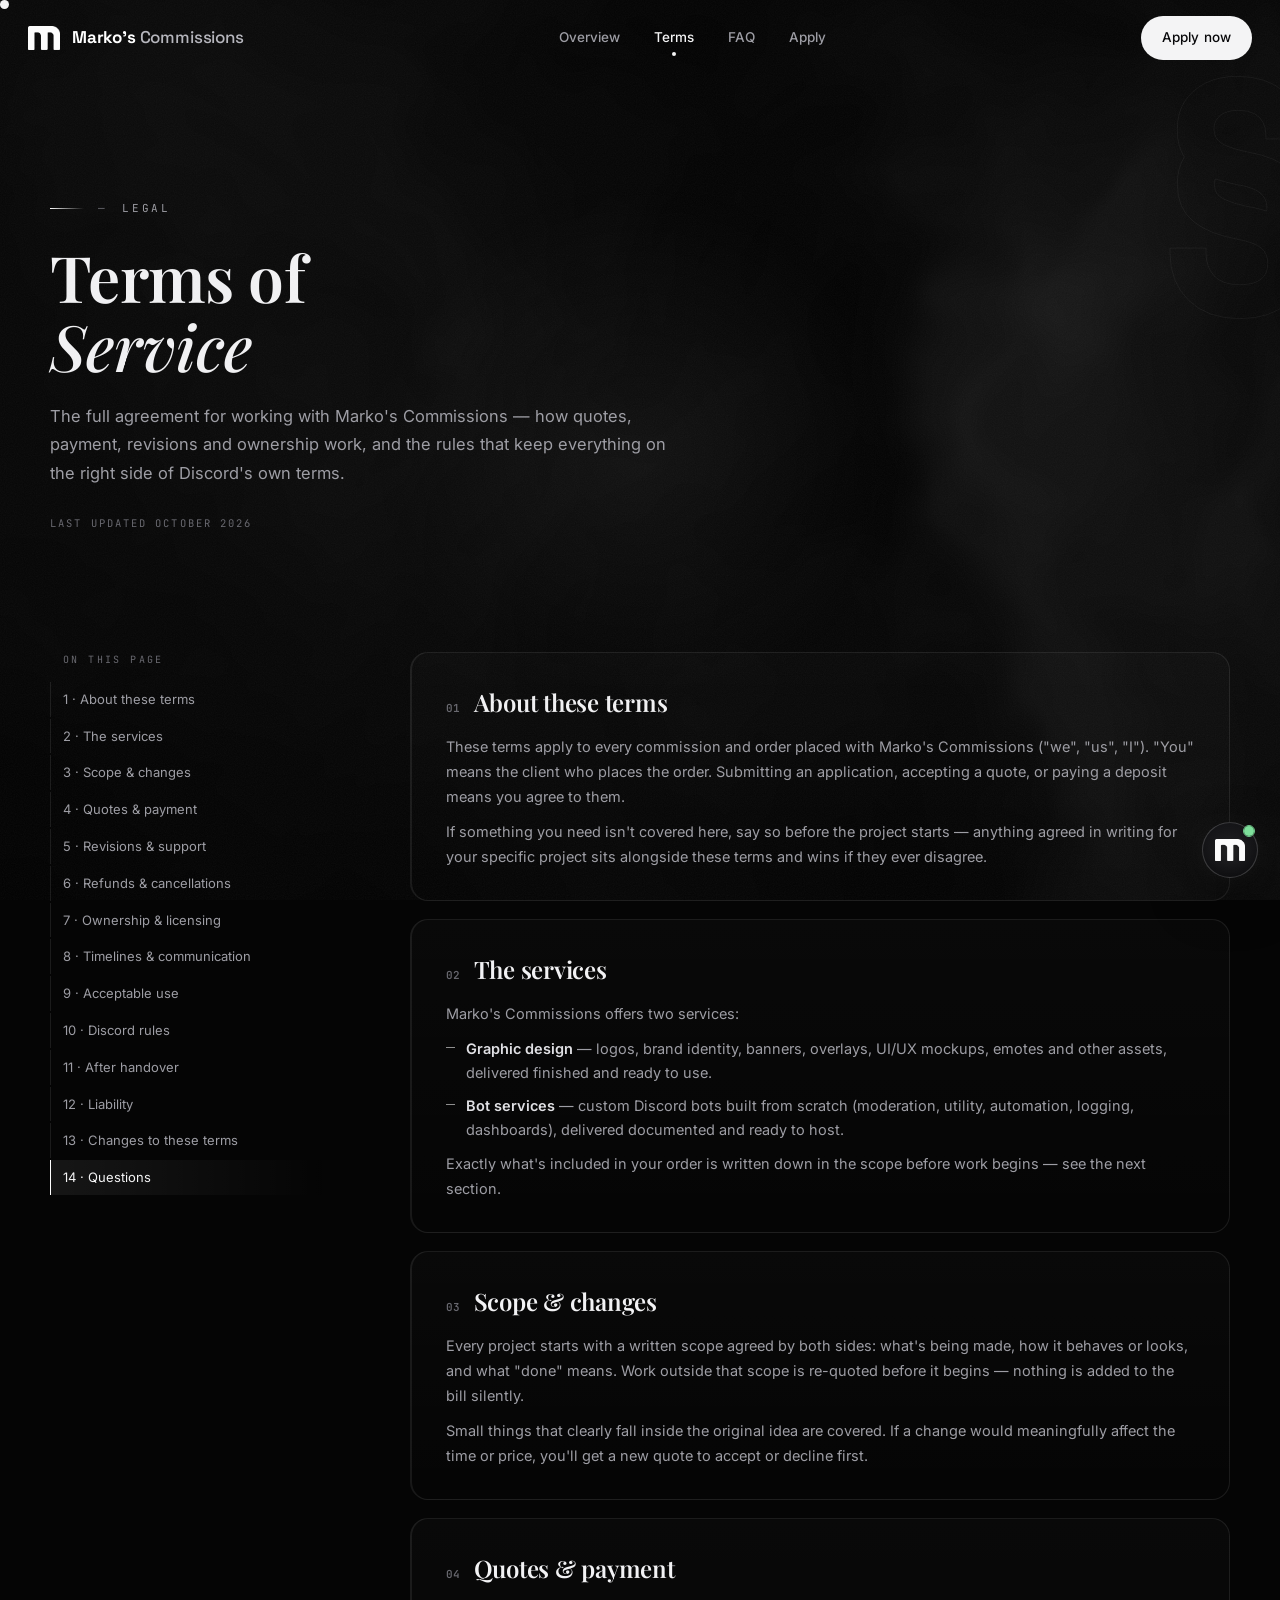
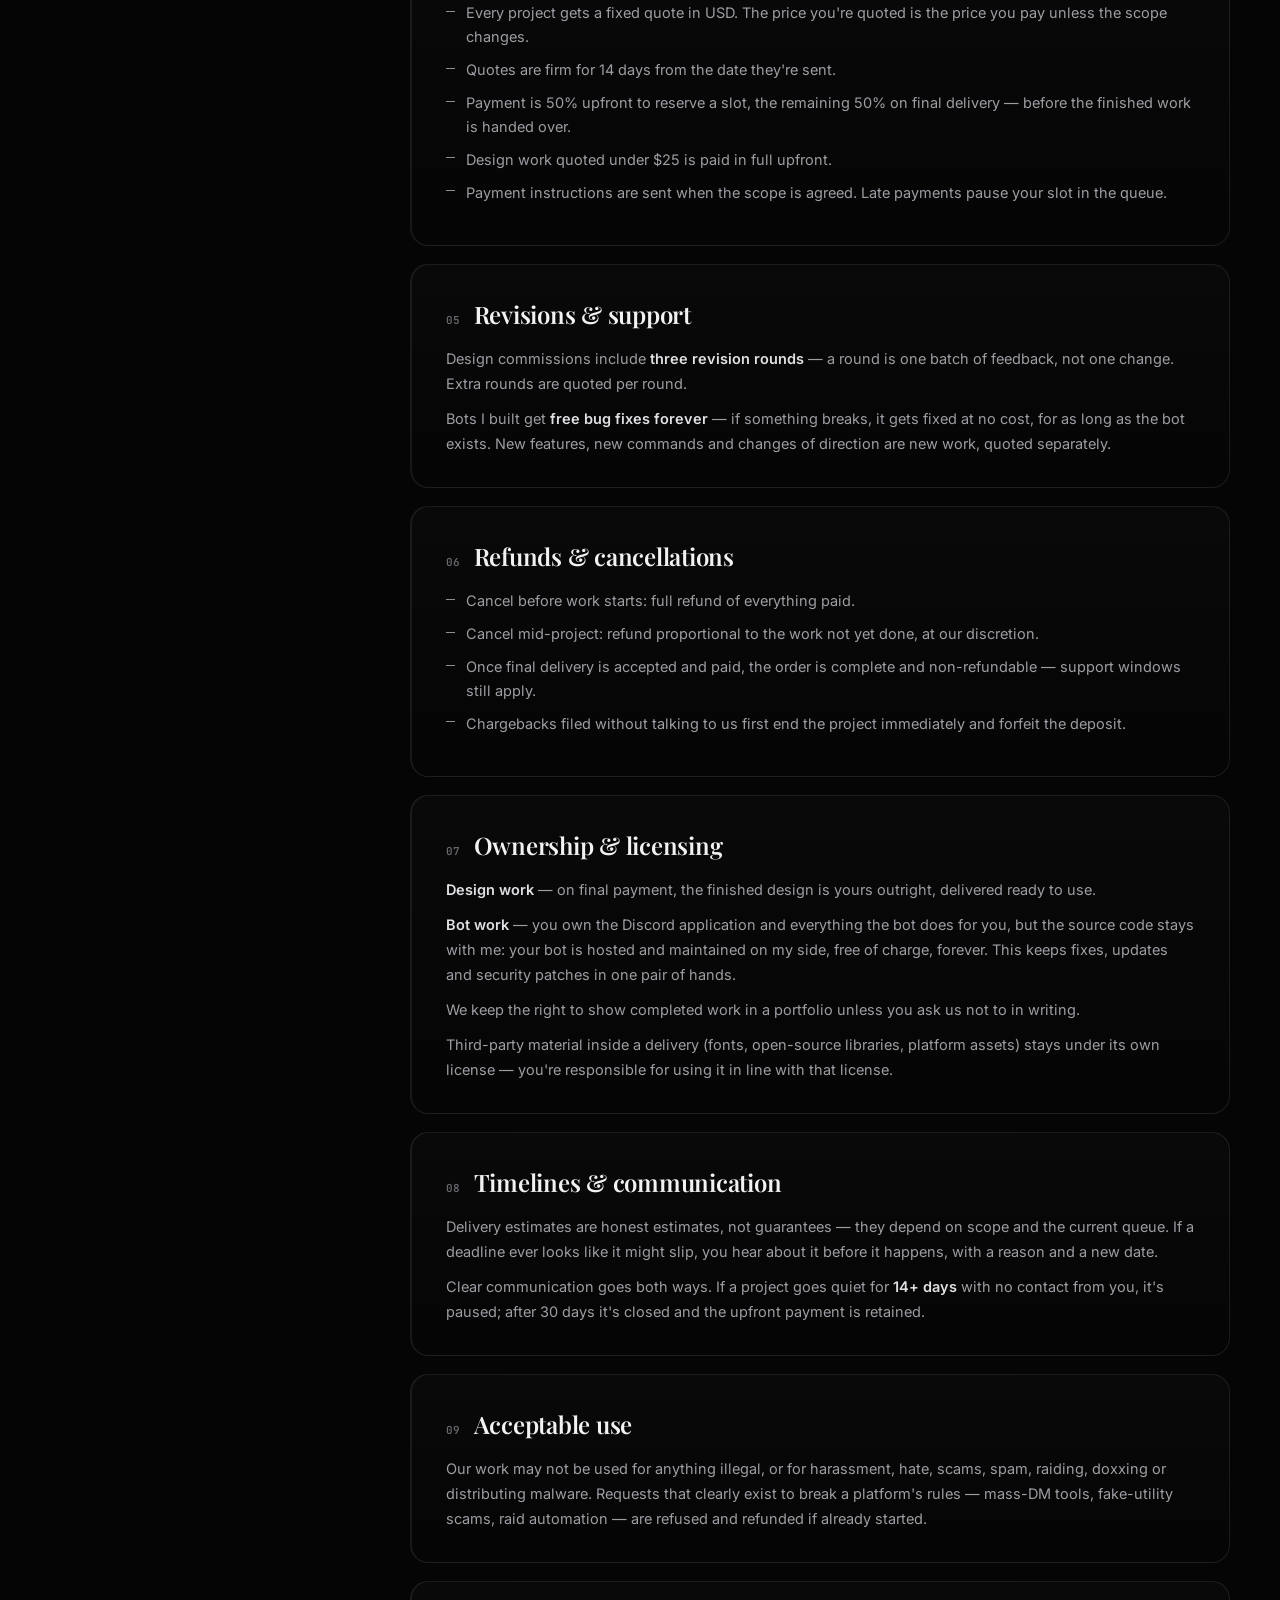
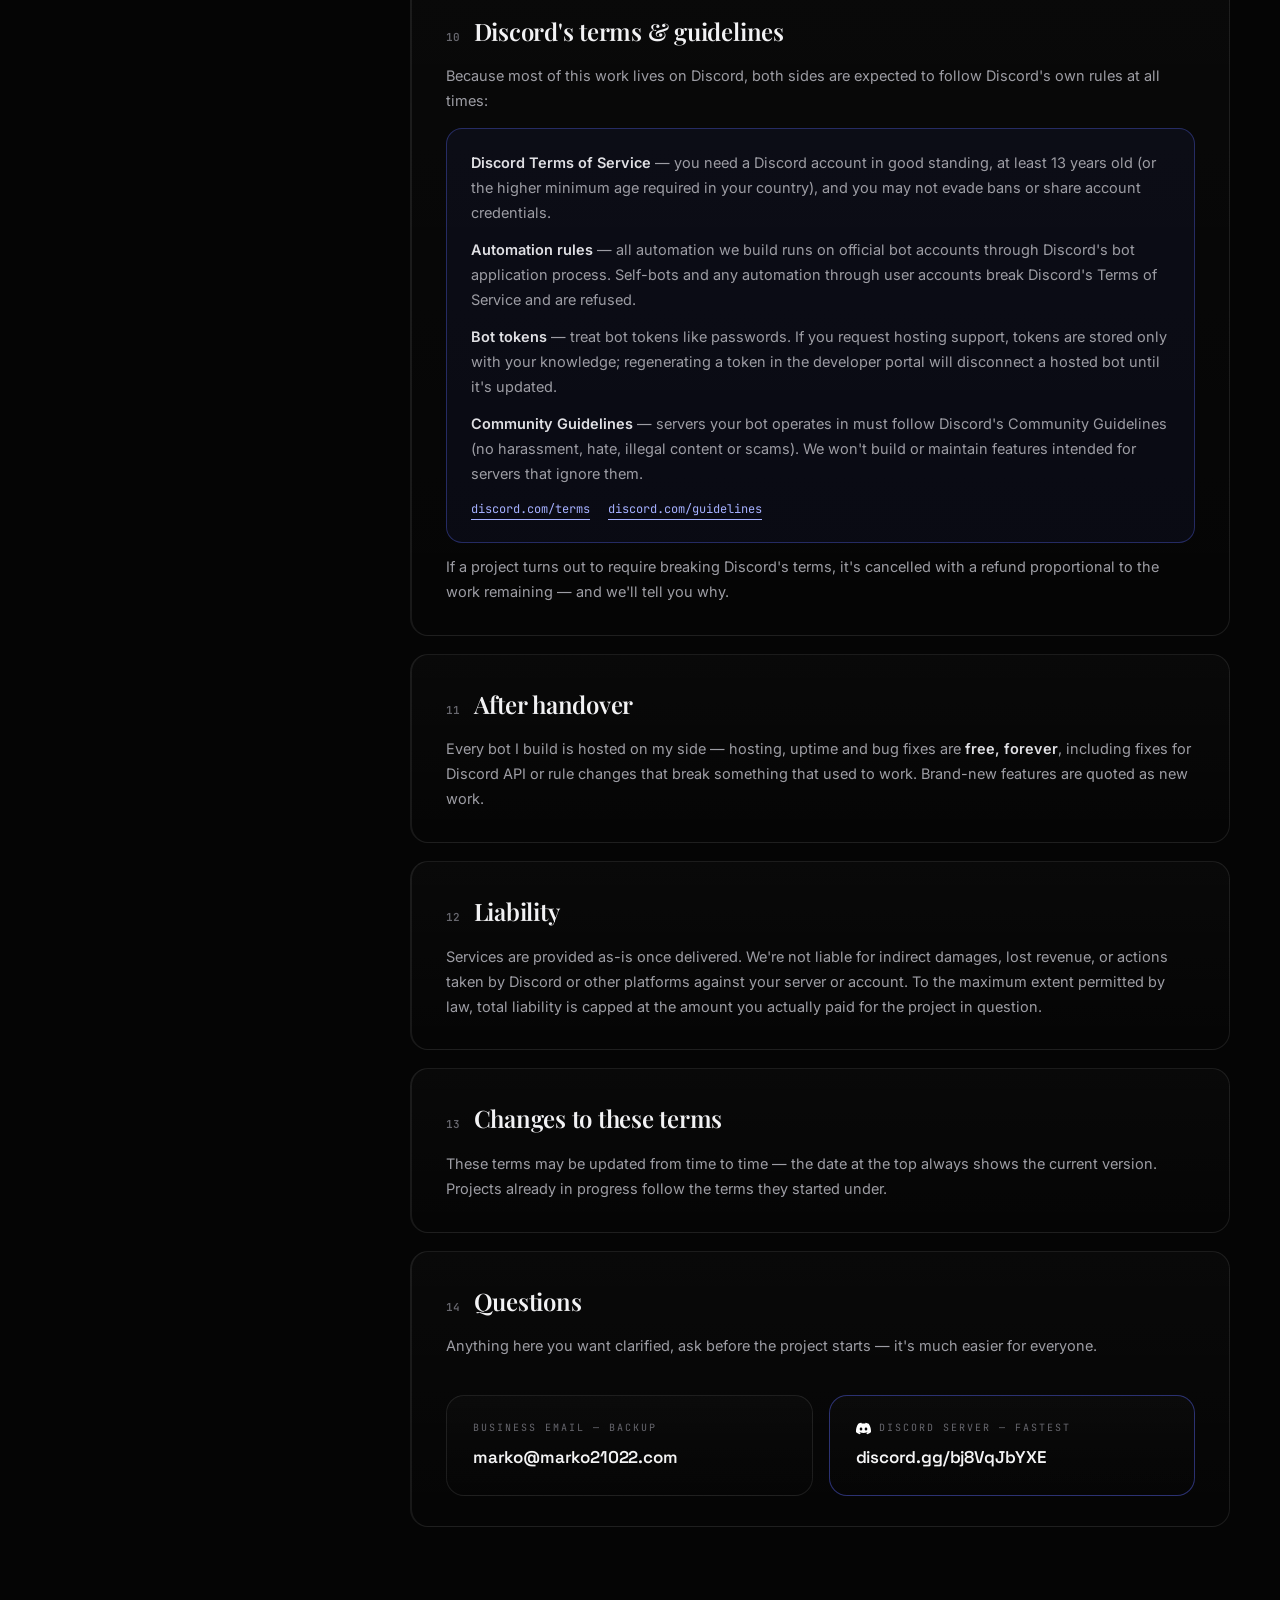
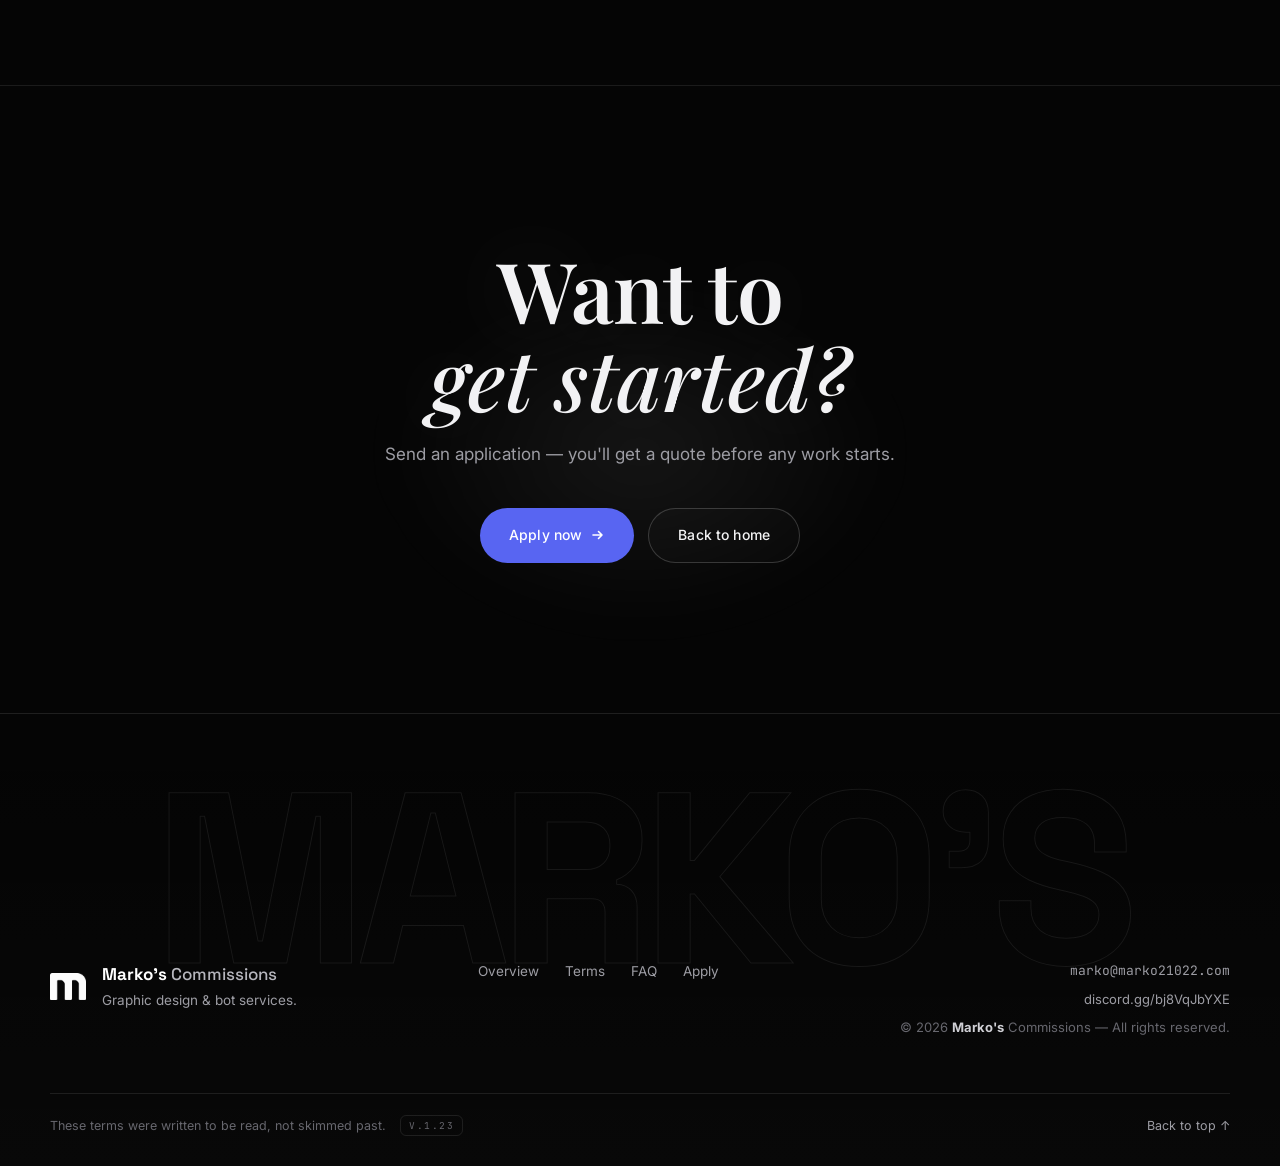
==== commit 053f7dba: "V.1.23 — Clanko V2 small talk (how are you, jokes, whats up, status), cursor click pulse, animated s" ====
--- a/terms.html
+++ b/terms.html
@@ -6,7 +6,7 @@
   <title>Terms of Service — Marko's Commissions</title>
   <meta name="description" content="The terms of service for Marko's Commissions — quotes, payment, revisions, ownership, and the rules around Discord's own terms.">
   <meta name="theme-color" content="#050505">
-  <meta name="version" content="V.1.22">
+  <meta name="version" content="V.1.23">
   <link rel="icon" type="image/svg+xml" href="favicon.svg">
   <link rel="apple-touch-icon" href="assets/logo.png">
 
@@ -62,7 +62,7 @@
       <a class="btn btn-discord" href="https://discord.gg/bj8VqJbYXE" target="_blank" rel="noopener noreferrer"><img class="btn-ico" src="assets/logos/discord.svg" alt="" width="18" height="18">Join the Discord</a>
       <button class="btn btn-ghost" type="button" data-mail-open>marko@marko21022.com</button>
     </div>
-    <p class="menu-foot"><span class="ver">V.1.22</span> &middot; Clanko V2 chat lives bottom-right</p>
+    <p class="menu-foot"><span class="ver">V.1.23</span> &middot; Clanko V2 chat lives bottom-right</p>
   </div>
 
   <main id="page">
@@ -254,7 +254,7 @@
       </div>
     </div>
     <div class="container footer-line">
-      <p>These terms were written to be read, not skimmed past. <span class="ver">V.1.22</span></p>
+      <p>These terms were written to be read, not skimmed past. <span class="ver">V.1.23</span></p>
       <a href="#doc-top" class="to-top">Back to top ↑</a>
     </div>
   </footer>
--- a/css/style.css
+++ b/css/style.css
@@ -1936,3 +1936,40 @@
 @media (max-width: 540px) {
   .closed-panel { padding: 40px 24px 36px; }
 }
+
+/* bedazzle: cursor click pulse */
+.cursor-dot { transition: opacity 0.25s ease, scale 0.22s var(--ease); }
+.cursor-dot.click { scale: 2.1; }
+
+/* bedazzle: animated stat hairline */
+html.motion-on .stat::before {
+  background: linear-gradient(90deg, transparent, rgba(255,255,255,.9), transparent);
+  background-size: 200% 100%;
+  animation: hairline 5s ease-in-out infinite;
+}
+@keyframes hairline {
+  0% { background-position: 120% 0; }
+  100% { background-position: -120% 0; }
+}
+
+/* bedazzle: terms doc hover accent */
+.doc-sec { border-left: 2px solid rgba(255,255,255,.08); }
+.doc-sec:hover { border-left-color: rgba(255,255,255,.55); }
+
+/* bedazzle: closed panel icon float */
+html.motion-on .closed-ico { animation: ico-float 5s ease-in-out infinite; }
+@keyframes ico-float { 0%, 100% { transform: translateY(0); } 50% { transform: translateY(-5px); } }
+
+/* bedazzle: footer wordmark breathe */
+html.motion-on .footer-mark { animation: mark-breathe 7s ease-in-out infinite; }
+@keyframes mark-breathe {
+  0%, 100% { -webkit-text-stroke-color: rgba(255,255,255,.055); }
+  50% { -webkit-text-stroke-color: rgba(255,255,255,.11); }
+}
+
+/* bedazzle: chat panel top shimmer */
+.chat-head::after {
+  content: ""; position: absolute; left: 0; right: 0; bottom: -1px; height: 1px;
+  background: linear-gradient(90deg, transparent, rgba(88,101,242,.6), transparent);
+}
+.chat-head { position: relative; overflow: hidden; }
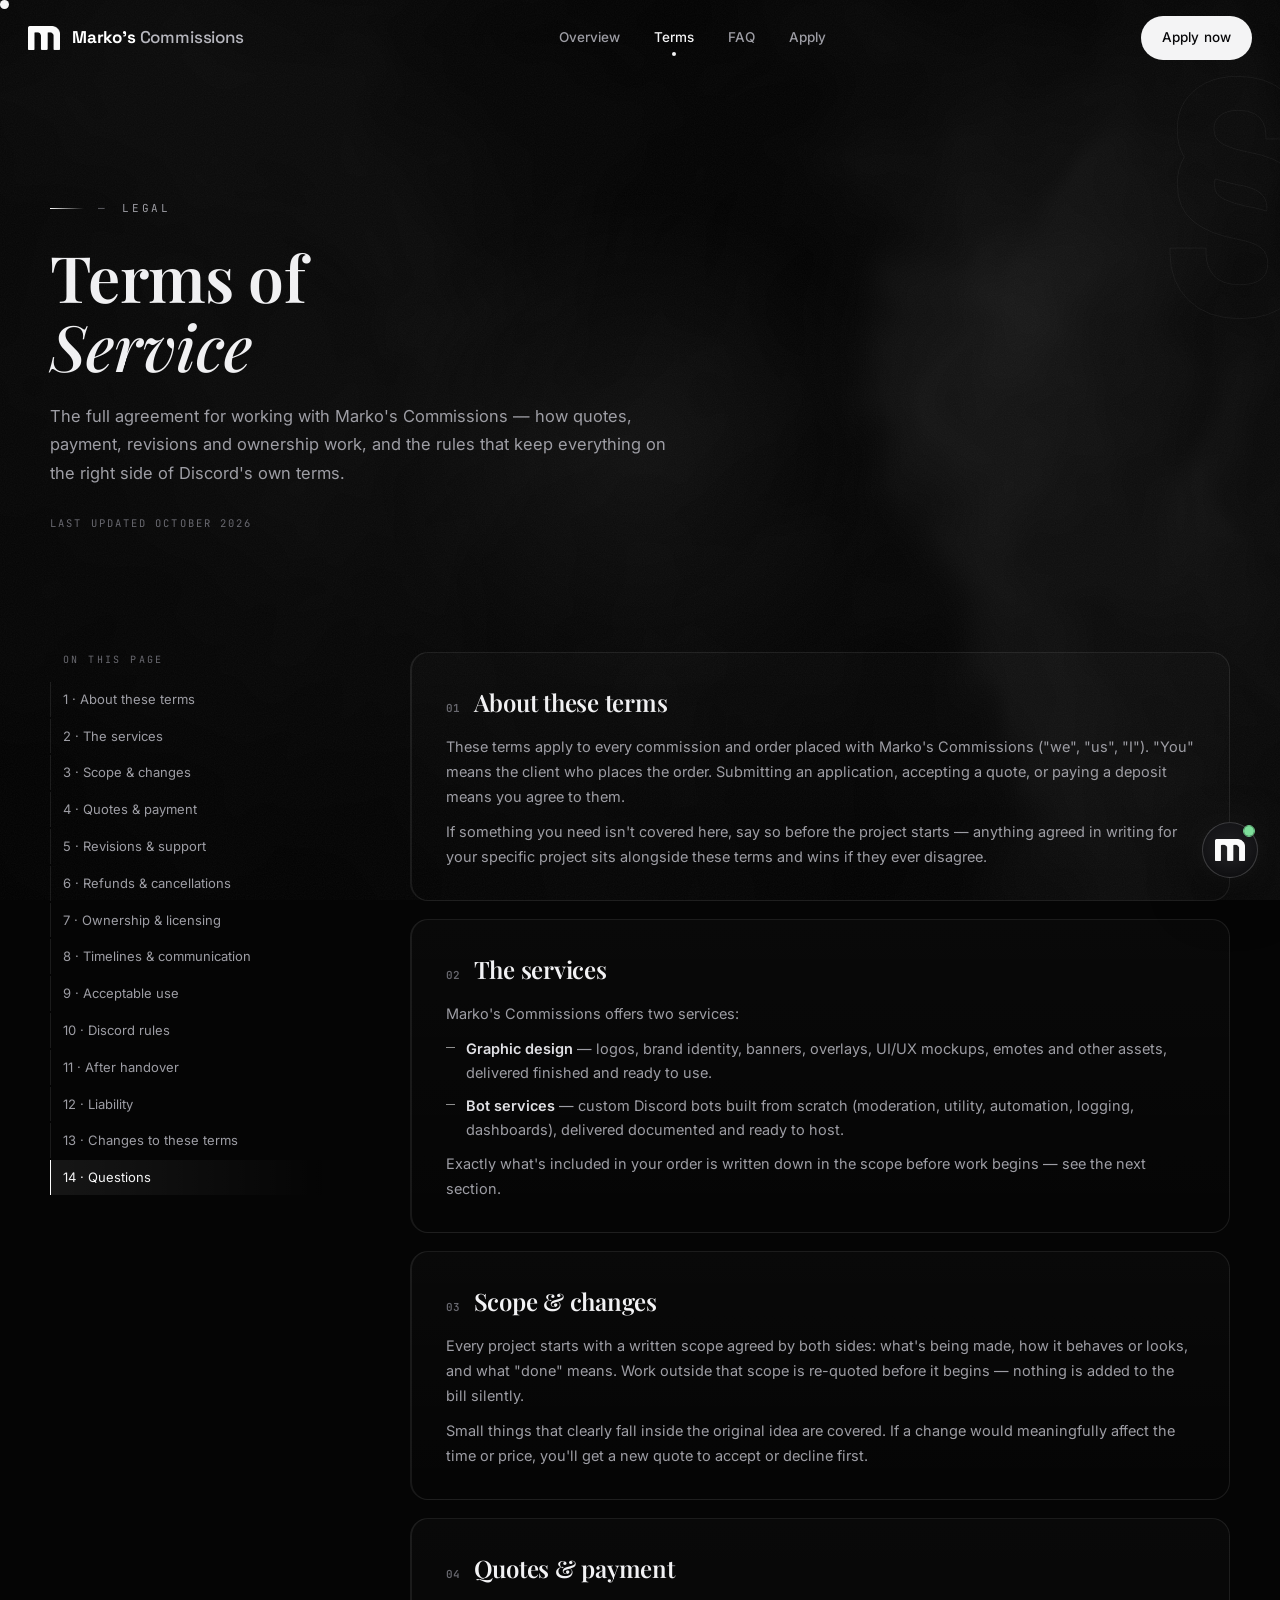
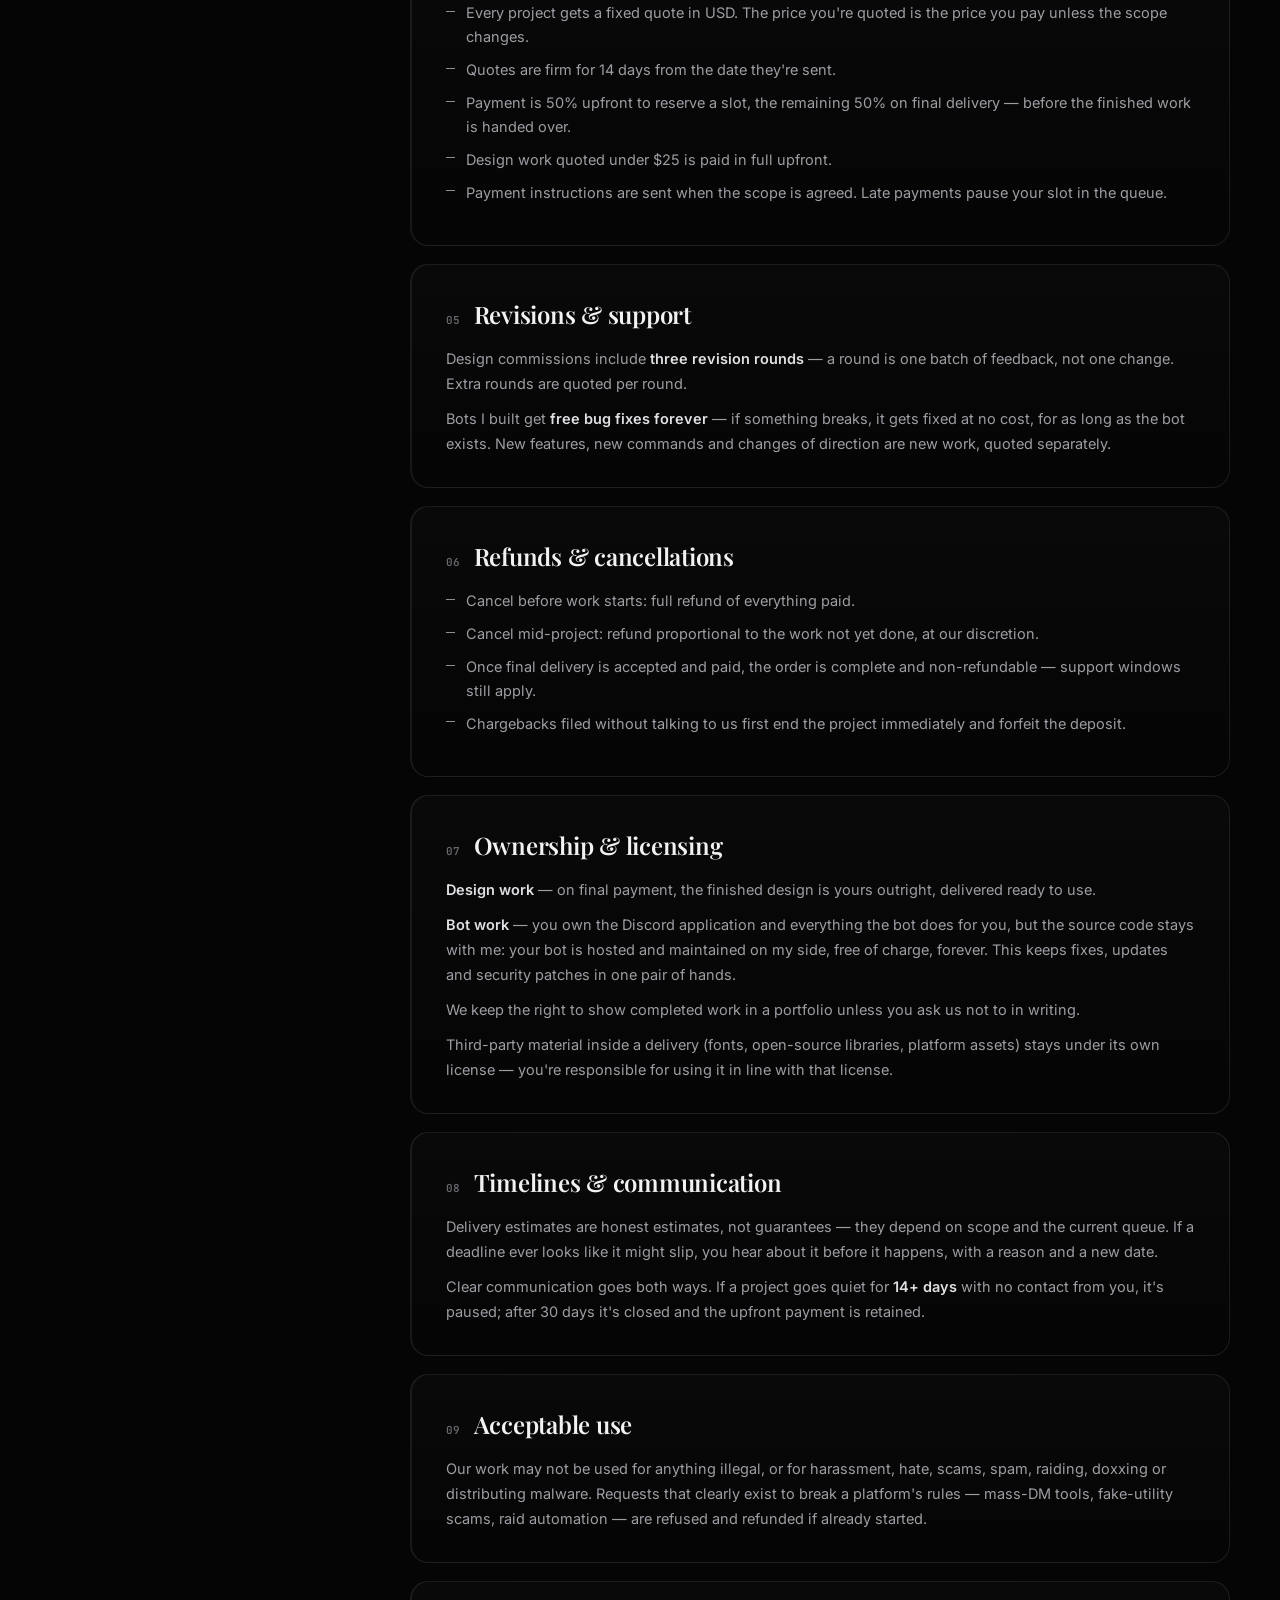
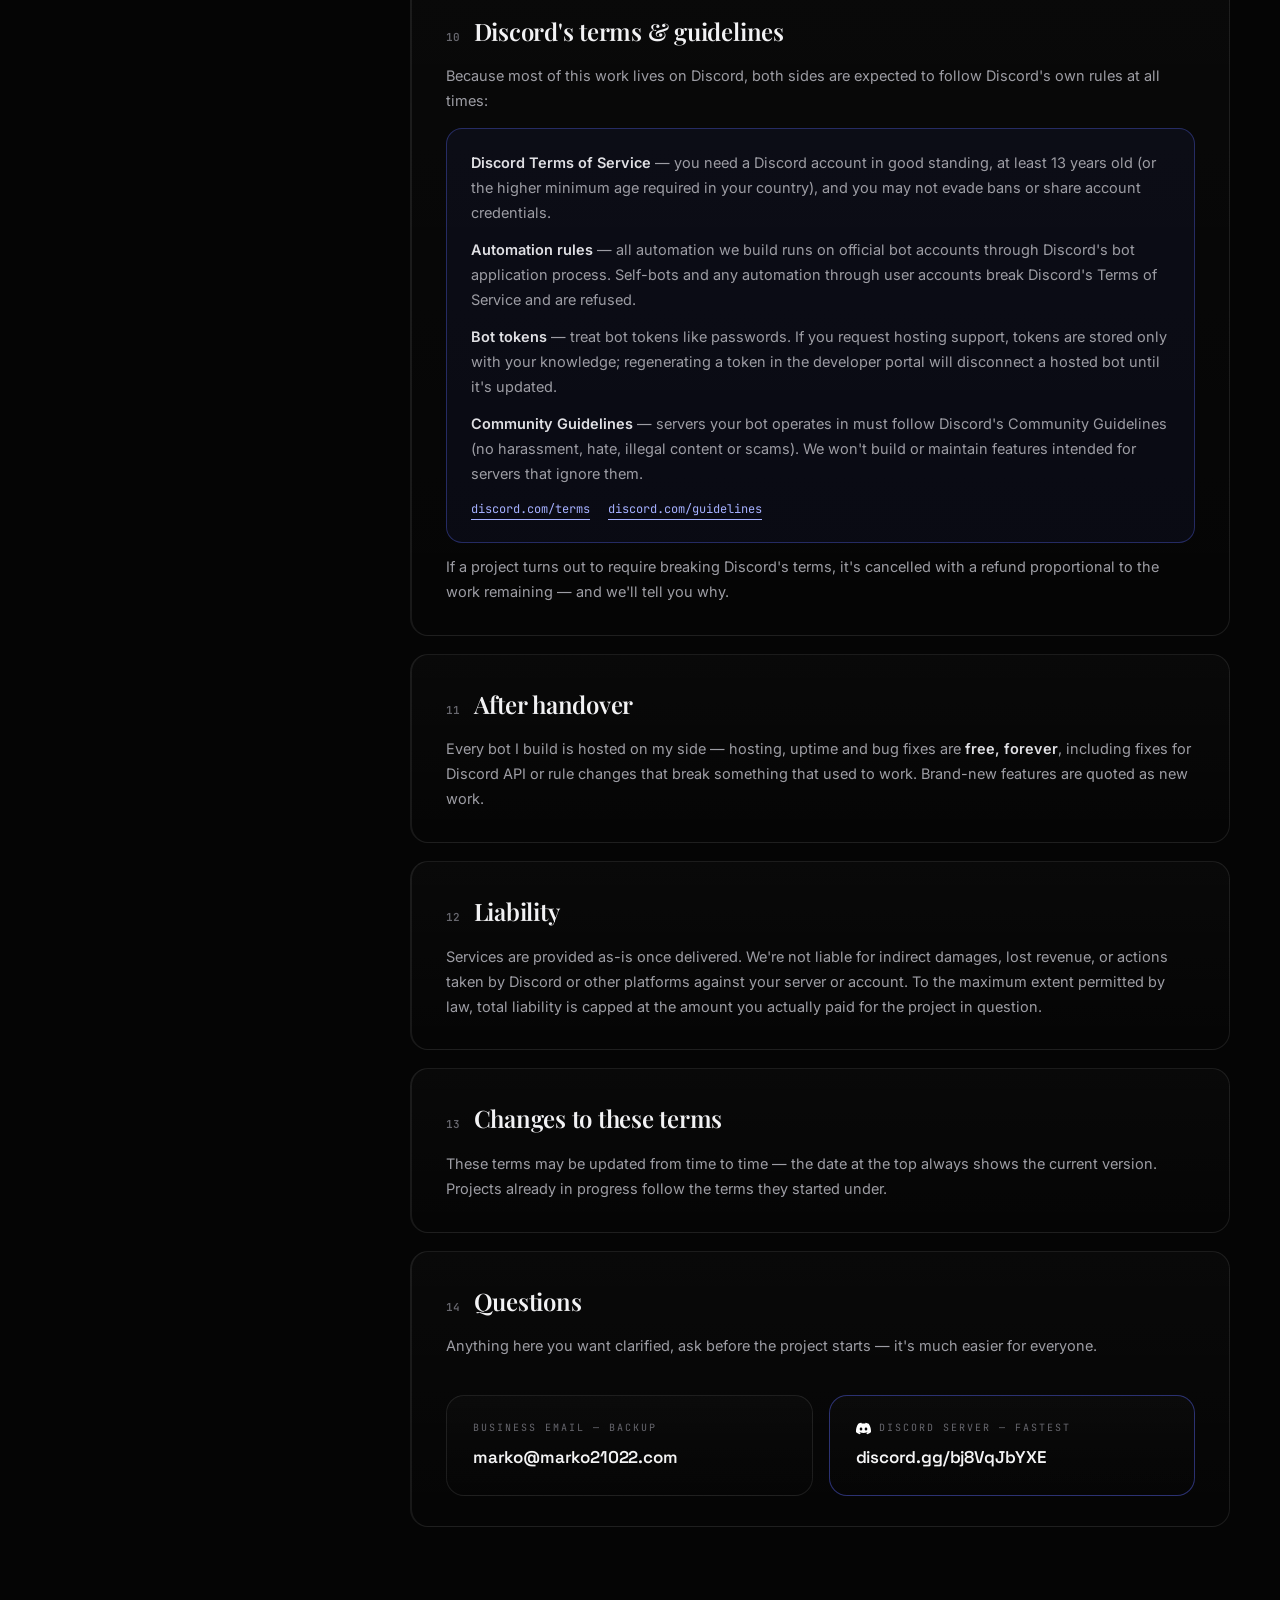
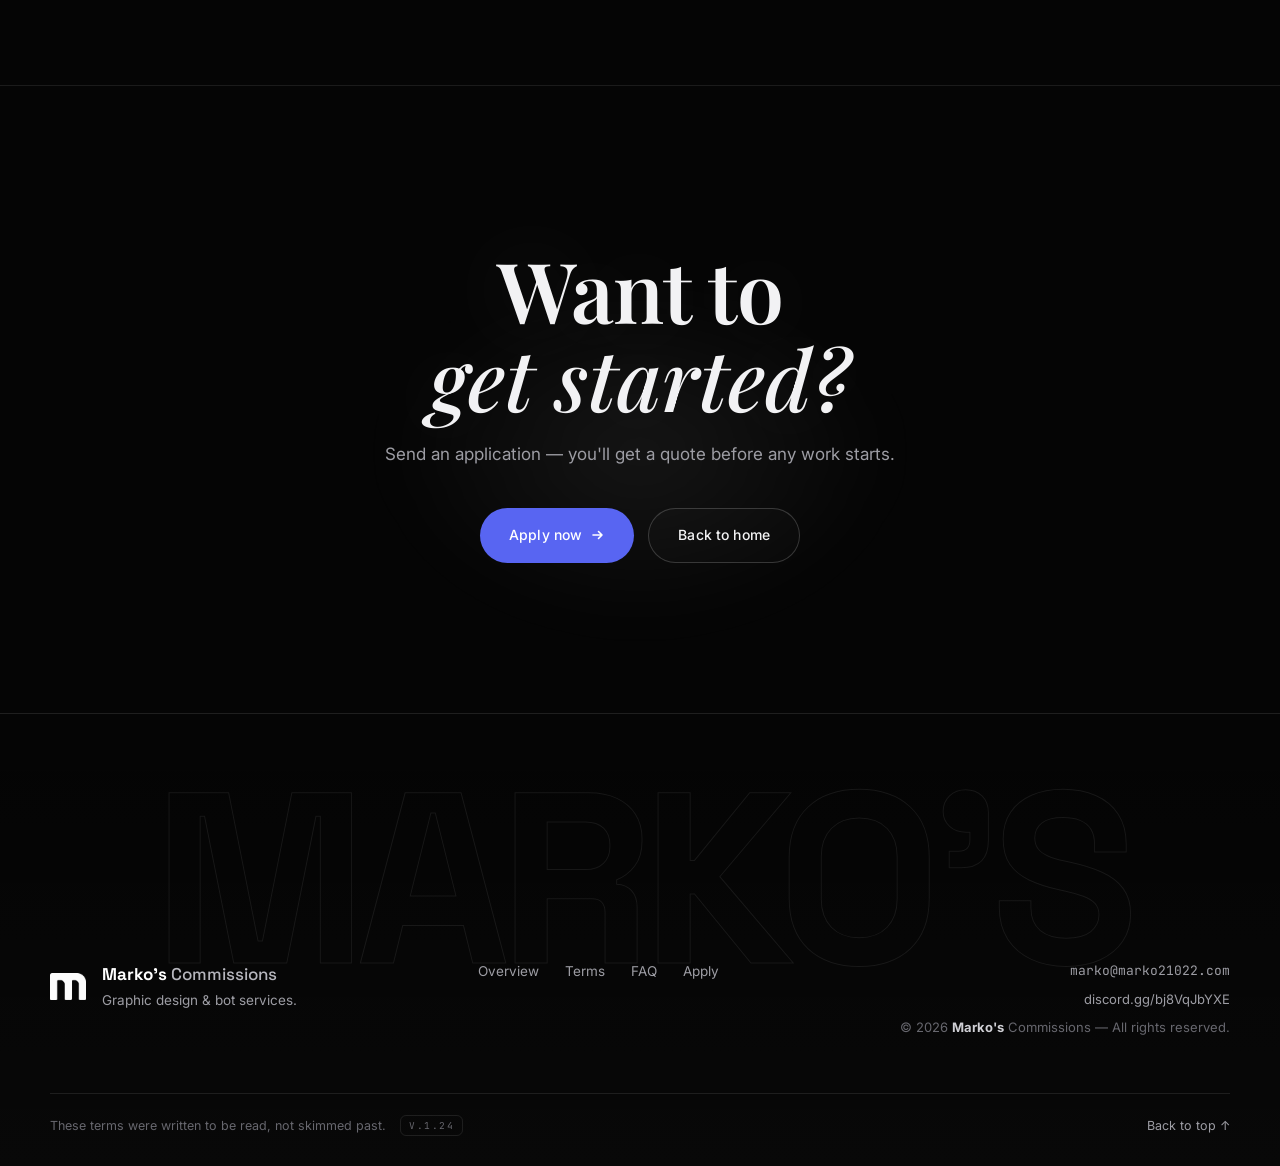
==== commit 19f2cb86: "V.1.24 — hero particle field with mouse parallax, brand kicker, horizon stage, monitor scale-in entr" ====
--- a/terms.html
+++ b/terms.html
@@ -6,7 +6,7 @@
   <title>Terms of Service — Marko's Commissions</title>
   <meta name="description" content="The terms of service for Marko's Commissions — quotes, payment, revisions, ownership, and the rules around Discord's own terms.">
   <meta name="theme-color" content="#050505">
-  <meta name="version" content="V.1.23">
+  <meta name="version" content="V.1.24">
   <link rel="icon" type="image/svg+xml" href="favicon.svg">
   <link rel="apple-touch-icon" href="assets/logo.png">
 
@@ -62,7 +62,7 @@
       <a class="btn btn-discord" href="https://discord.gg/bj8VqJbYXE" target="_blank" rel="noopener noreferrer"><img class="btn-ico" src="assets/logos/discord.svg" alt="" width="18" height="18">Join the Discord</a>
       <button class="btn btn-ghost" type="button" data-mail-open>marko@marko21022.com</button>
     </div>
-    <p class="menu-foot"><span class="ver">V.1.23</span> &middot; Clanko V2 chat lives bottom-right</p>
+    <p class="menu-foot"><span class="ver">V.1.24</span> &middot; Clanko V2 chat lives bottom-right</p>
   </div>
 
   <main id="page">
@@ -254,7 +254,7 @@
       </div>
     </div>
     <div class="container footer-line">
-      <p>These terms were written to be read, not skimmed past. <span class="ver">V.1.23</span></p>
+      <p>These terms were written to be read, not skimmed past. <span class="ver">V.1.24</span></p>
       <a href="#doc-top" class="to-top">Back to top ↑</a>
     </div>
   </footer>
--- a/css/style.css
+++ b/css/style.css
@@ -1973,3 +1973,27 @@
   background: linear-gradient(90deg, transparent, rgba(88,101,242,.6), transparent);
 }
 .chat-head { position: relative; overflow: hidden; }
+
+/* hero kicker */
+.hero-kicker {
+  font-family: var(--mono); font-size: 10.5px; letter-spacing: 0.44em;
+  text-transform: uppercase; color: var(--mut); margin-bottom: 22px;
+}
+/* particle canvas + horizon stage */
+#hero-particles { position: absolute; inset: 0; z-index: 0; width: 100%; height: 100%; pointer-events: none; }
+.hero-horizon {
+  position: absolute; left: 50%; bottom: 15vh; transform: translateX(-50%);
+  width: min(1150px, 92vw); height: 1px; z-index: 0; pointer-events: none;
+  background: linear-gradient(90deg, transparent, rgba(255,255,255,.15), transparent);
+}
+.hero-horizon::after {
+  content: ""; position: absolute; left: 50%; top: 1px; transform: translateX(-50%);
+  width: 72%; height: 110px;
+  background: radial-gradient(50% 100% at 50% 0%, rgba(255,255,255,.05), transparent 72%);
+  filter: blur(6px);
+}
+/* tease card tilt support */
+.tease-card { transform-style: preserve-3d; }
+/* hero facts hover */
+.hero-facts li { transition: color 0.3s ease, border-color 0.3s ease, transform 0.35s var(--ease); }
+.hero-facts li:hover { color: var(--fg); border-color: var(--line-2); transform: translateY(-2px); }
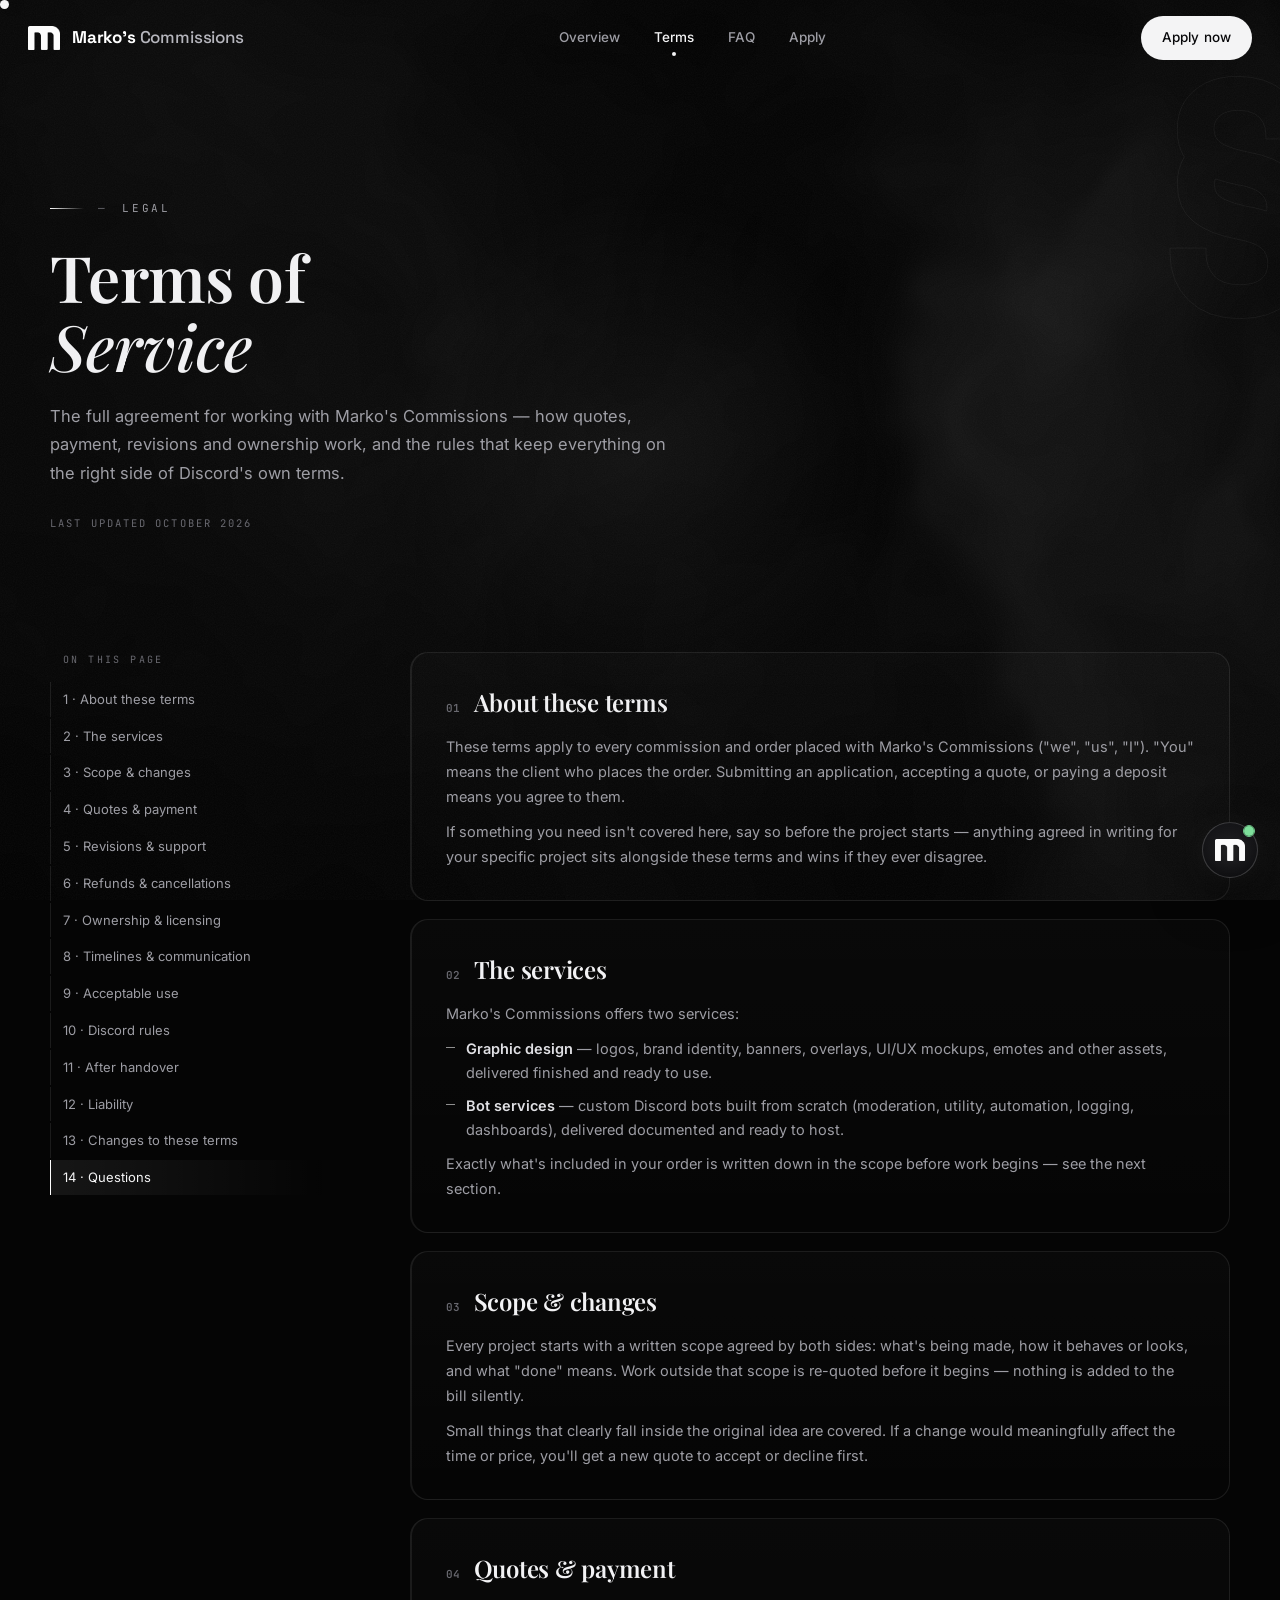
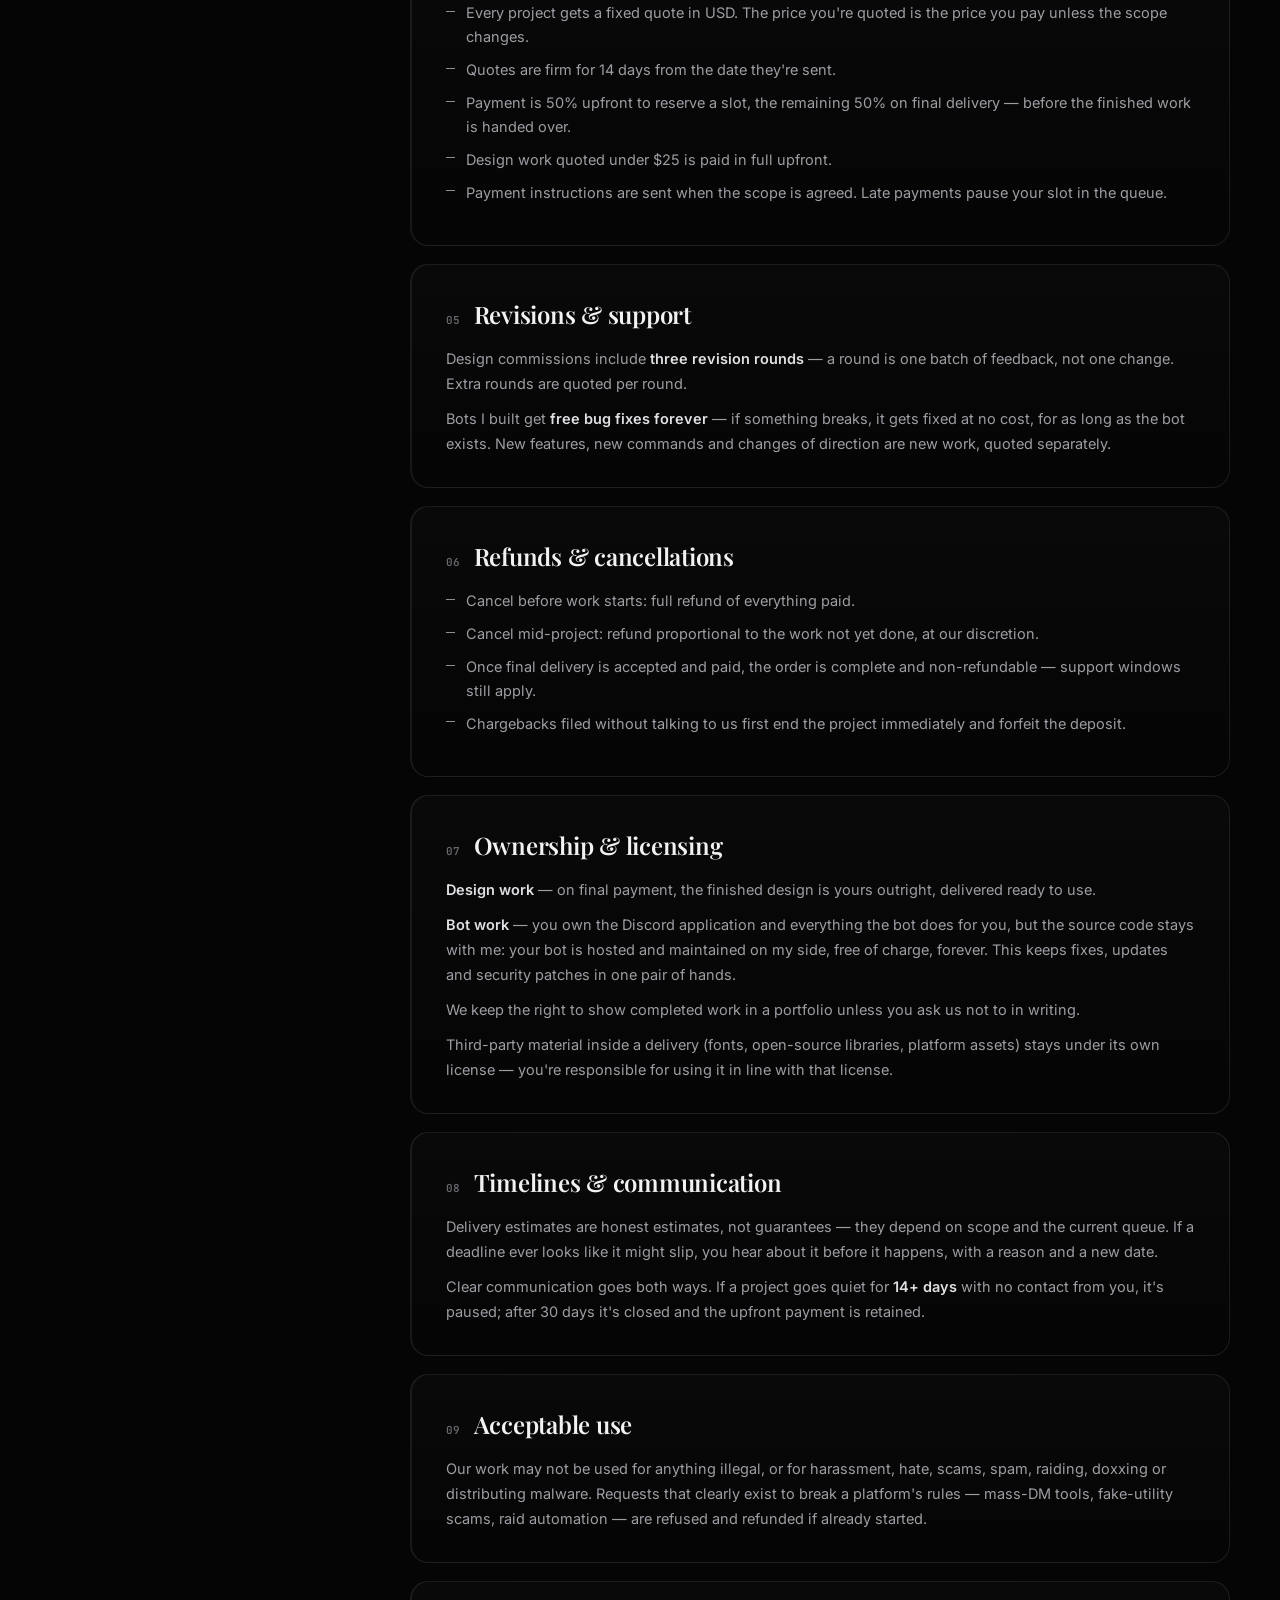
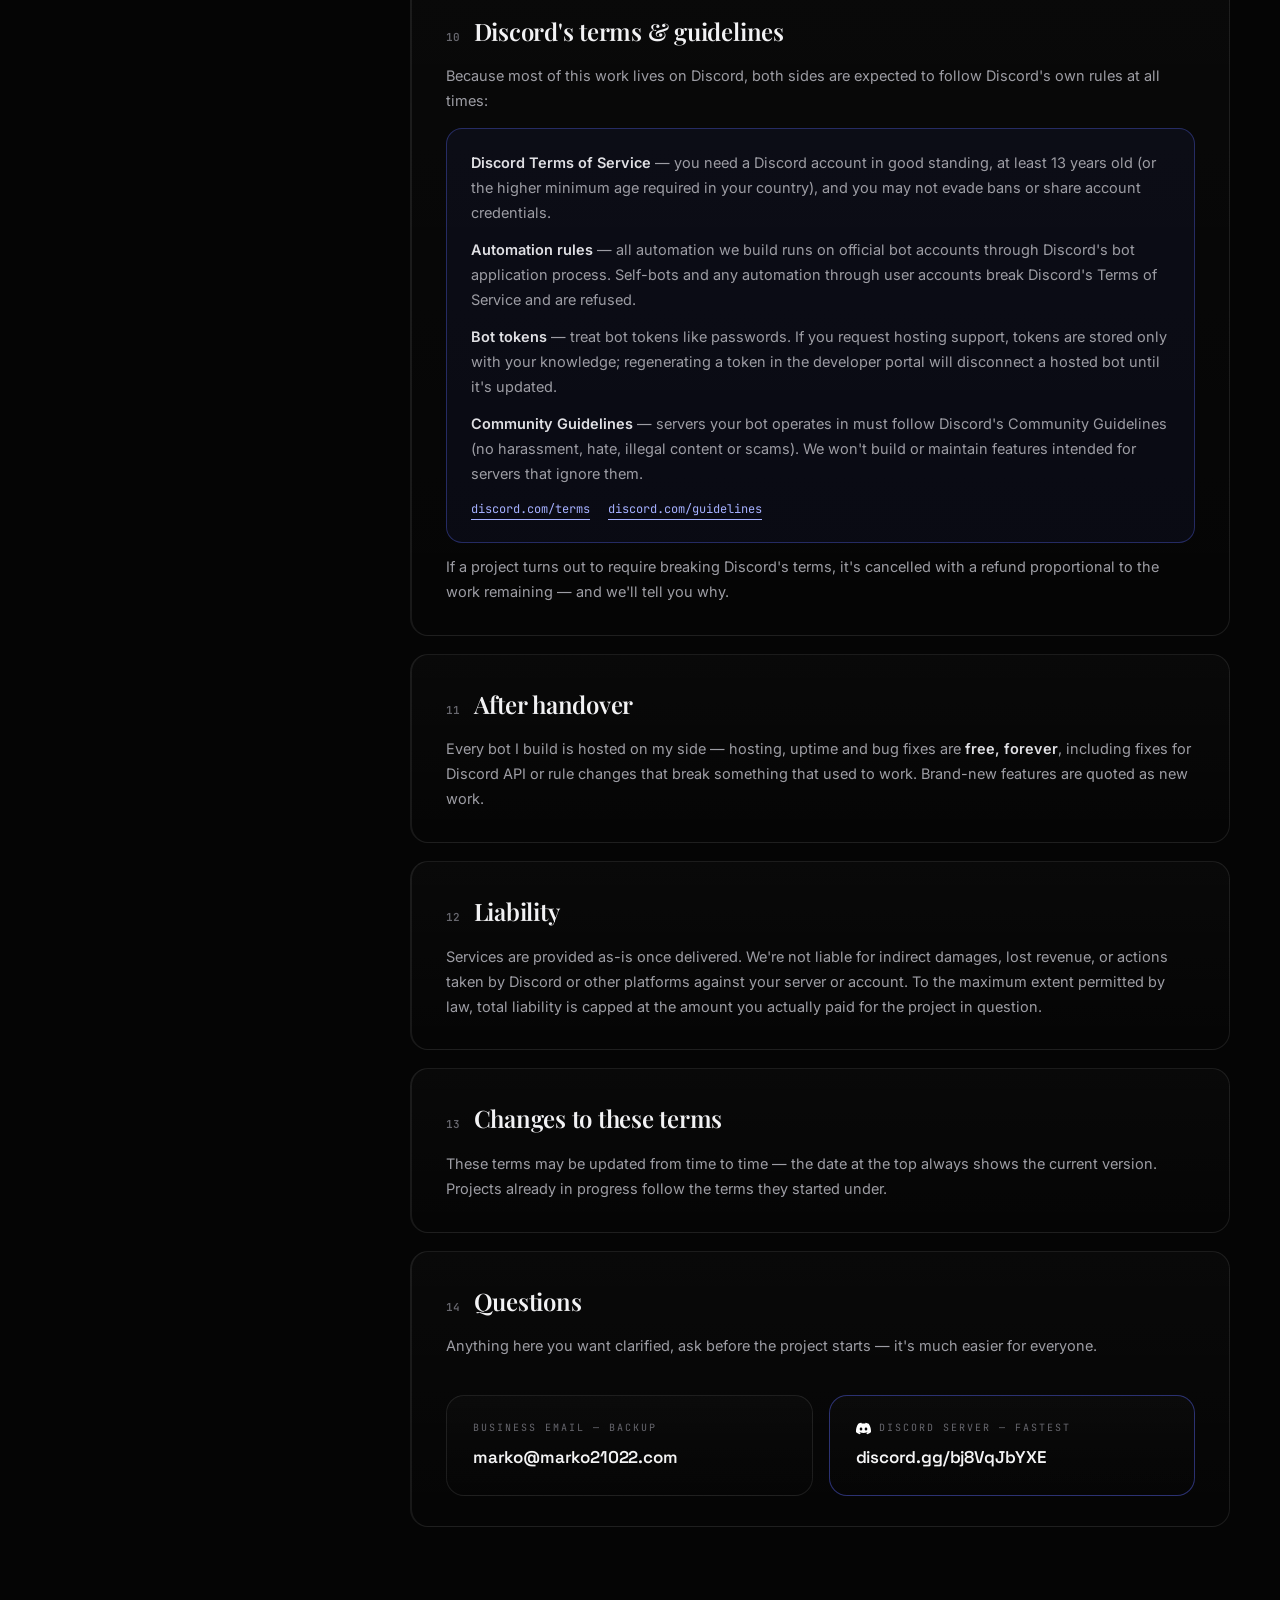
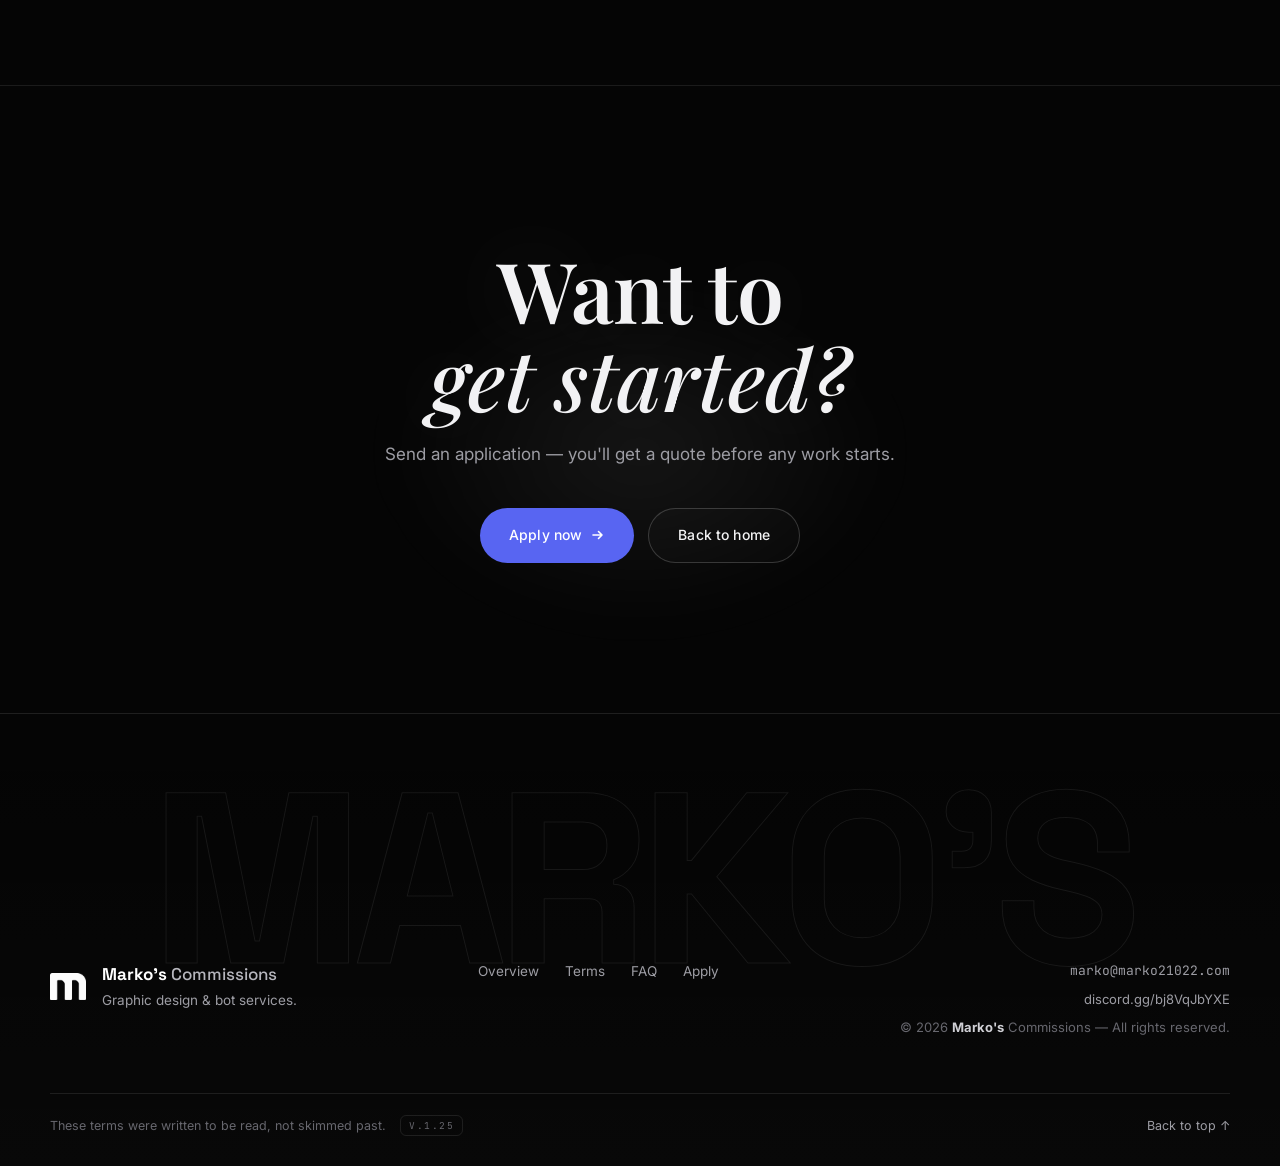
==== commit e98ba6cc: "V.1.25 — 3D layered card content, interactive footer wordmark letters, logo spin easter egg, card en" ====
--- a/terms.html
+++ b/terms.html
@@ -6,7 +6,7 @@
   <title>Terms of Service — Marko's Commissions</title>
   <meta name="description" content="The terms of service for Marko's Commissions — quotes, payment, revisions, ownership, and the rules around Discord's own terms.">
   <meta name="theme-color" content="#050505">
-  <meta name="version" content="V.1.24">
+  <meta name="version" content="V.1.25">
   <link rel="icon" type="image/svg+xml" href="favicon.svg">
   <link rel="apple-touch-icon" href="assets/logo.png">
 
@@ -62,7 +62,7 @@
       <a class="btn btn-discord" href="https://discord.gg/bj8VqJbYXE" target="_blank" rel="noopener noreferrer"><img class="btn-ico" src="assets/logos/discord.svg" alt="" width="18" height="18">Join the Discord</a>
       <button class="btn btn-ghost" type="button" data-mail-open>marko@marko21022.com</button>
     </div>
-    <p class="menu-foot"><span class="ver">V.1.24</span> &middot; Clanko V2 chat lives bottom-right</p>
+    <p class="menu-foot"><span class="ver">V.1.25</span> &middot; Clanko V2 chat lives bottom-right</p>
   </div>
 
   <main id="page">
@@ -232,7 +232,7 @@
   </main>
 
   <footer class="footer">
-    <div class="footer-mark" aria-hidden="true">MARKO'S</div>
+    <div class="footer-mark" aria-hidden="true"><span>M</span><span>A</span><span>R</span><span>K</span><span>O</span><span>'</span><span>S</span></div>
     <div class="container footer-grid">
       <div class="footer-brand">
         <img class="footer-logo" src="assets/logo.png" alt="Marko's Commissions logo" width="36" height="27">
@@ -254,7 +254,7 @@
       </div>
     </div>
     <div class="container footer-line">
-      <p>These terms were written to be read, not skimmed past. <span class="ver">V.1.24</span></p>
+      <p>These terms were written to be read, not skimmed past. <span class="ver">V.1.25</span></p>
       <a href="#doc-top" class="to-top">Back to top ↑</a>
     </div>
   </footer>
--- a/css/style.css
+++ b/css/style.css
@@ -151,6 +151,11 @@
   position: fixed; right: 30px; top: 50%; transform: translateY(-50%);
   z-index: 90; display: grid; gap: 16px;
 }
+.dots::before {
+  content: ""; position: absolute; left: 50%; top: -22px; bottom: -22px;
+  width: 1px; transform: translateX(-50%);
+  background: linear-gradient(180deg, transparent, var(--line) 25%, var(--line) 75%, transparent);
+}
 .dots a {
   position: relative; width: 9px; height: 9px; border-radius: 50%;
   border: 1px solid rgba(255, 255, 255, 0.35); cursor: pointer;
@@ -273,6 +278,12 @@
   position: relative; width: 210px; height: 190px;
   display: flex; align-items: center; justify-content: center;
   margin: 0 auto 14px;
+}
+.hero-logo-wrap { cursor: pointer; }
+html.motion-on .hero-logo-wrap.spin { animation: logo-spin 0.95s var(--ease); }
+@keyframes logo-spin {
+  0% { transform: perspective(700px) rotateY(0deg); }
+  100% { transform: perspective(700px) rotateY(360deg); }
 }
 html.motion-on .hero-logo-wrap { animation: floaty 7s ease-in-out infinite; }
 @keyframes floaty { 0%, 100% { translate: 0 0; } 50% { translate: 0 -12px; } }
@@ -501,7 +512,13 @@
   padding: 7px 12px; background: rgba(255, 255, 255, 0.03);
 }
 .card-index { font-family: var(--disp); font-weight: 500; font-size: 15px; color: var(--dim); }
-.card h3 { font-family: var(--disp); font-weight: 600; font-size: 27px; letter-spacing: -0.02em; margin-bottom: 14px; }
+.card h3 { font-family: var(--disp); font-weight: 600; font-size: 27px; letter-spacing: -0.02em; margin-bottom: 14px; transform: translateZ(0); transition: transform 0.55s var(--ease); }
+.card .card-copy, .card .card-list, .card .card-foot, .card .card-top { transform: translateZ(0); transition: transform 0.55s var(--ease); }
+.card:hover h3 { transform: translateZ(30px); }
+.card:hover .card-copy { transform: translateZ(20px); }
+.card:hover .card-list { transform: translateZ(14px); }
+.card:hover .card-foot { transform: translateZ(8px); }
+.card:hover .card-top { transform: translateZ(10px); }
 .card-copy { color: var(--mut); font-size: 15px; line-height: 1.68; margin-bottom: 28px; }
 .card-list { display: grid; gap: 11px; }
 .card-list li {
@@ -932,6 +949,8 @@
   transition-delay: calc(var(--d, 0) * 85ms);
 }
 html.motion-on .rv.in { opacity: 1; transform: none; filter: none; }
+html.motion-on .cards .card:nth-child(1):not(.in) { transform: translateX(-46px); }
+html.motion-on .cards .card:nth-child(2):not(.in) { transform: translateX(46px); }
 
 /* motion off: kill decorative animations */
 html[data-motion="off"] .marquee-track,
@@ -1685,6 +1704,10 @@
 }
 
 /* giant footer wordmark */
+.footer-mark span {
+  display: inline-block; transition: transform 0.3s var(--ease), -webkit-text-stroke-color 0.3s ease;
+  will-change: transform;
+}
 .footer-mark {
   font-family: var(--disp); font-weight: 700;
   font-size: clamp(110px, 19vw, 330px); line-height: 0.82;
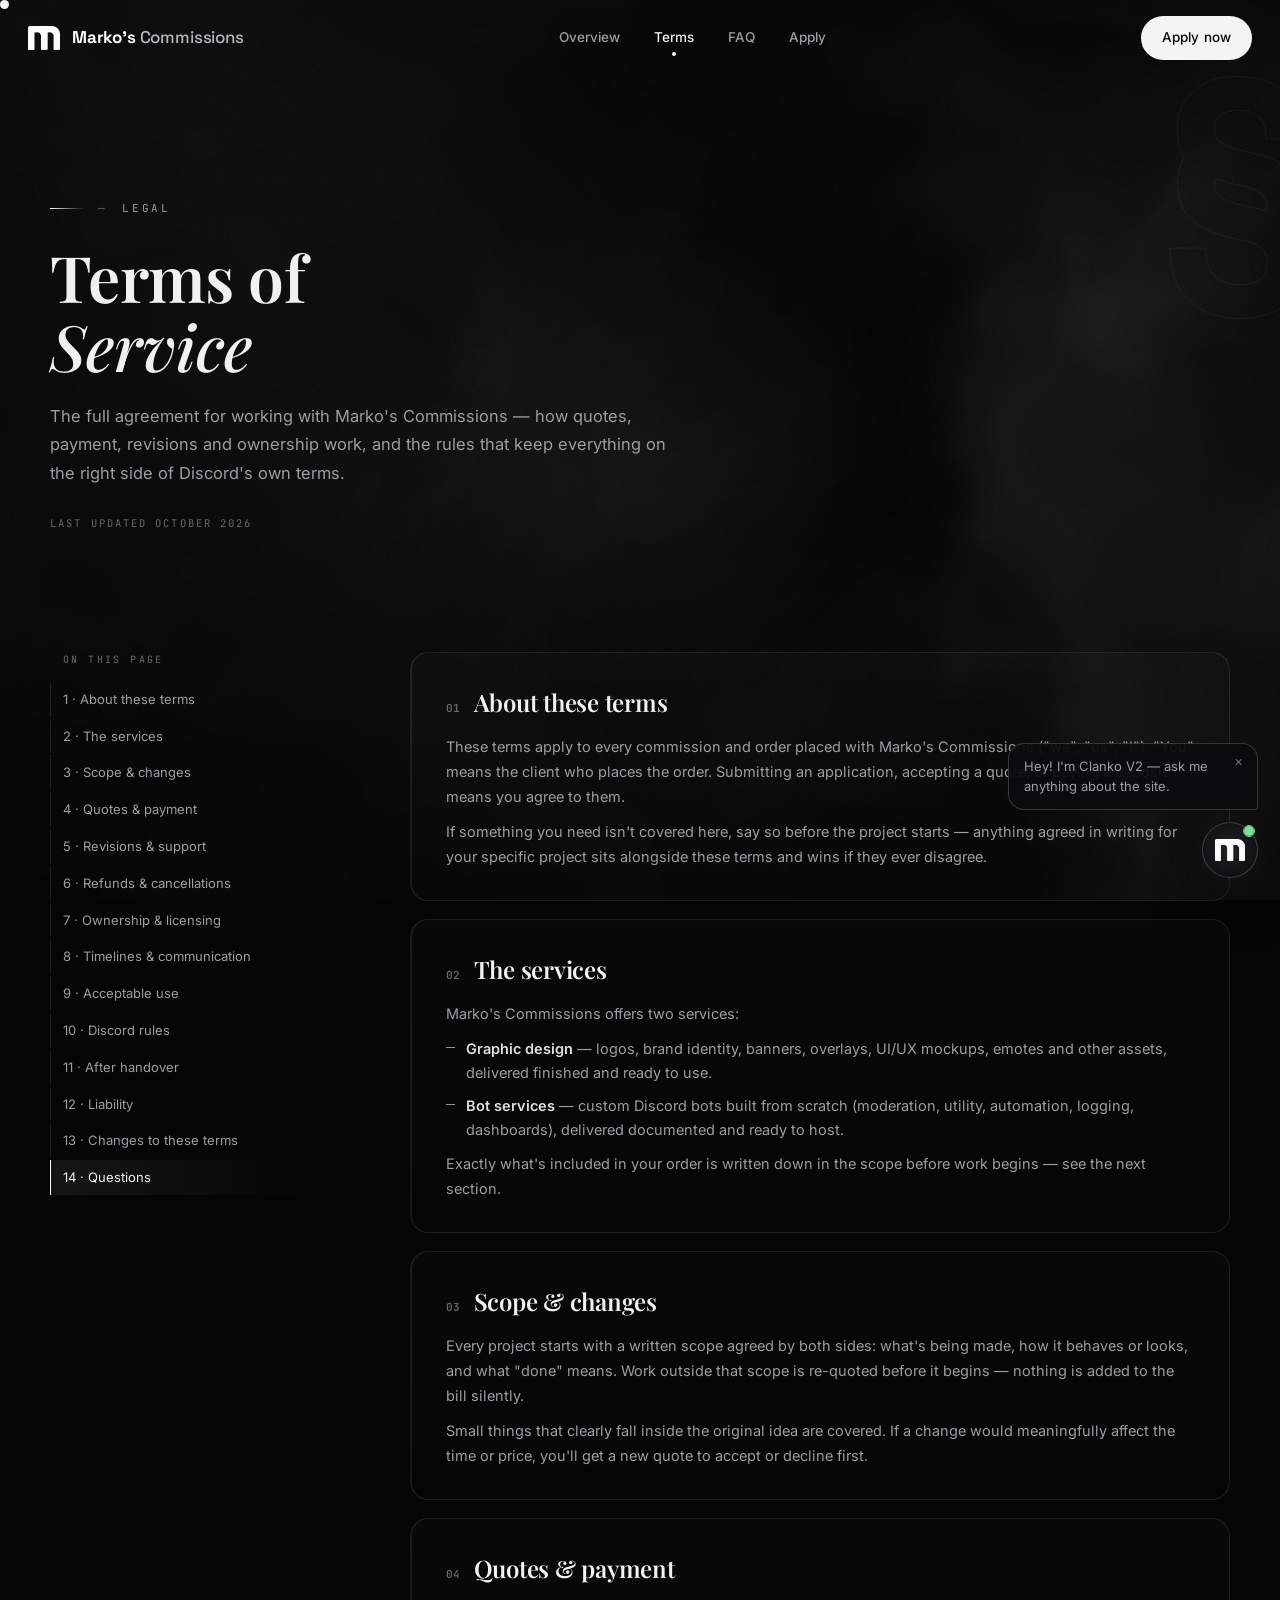
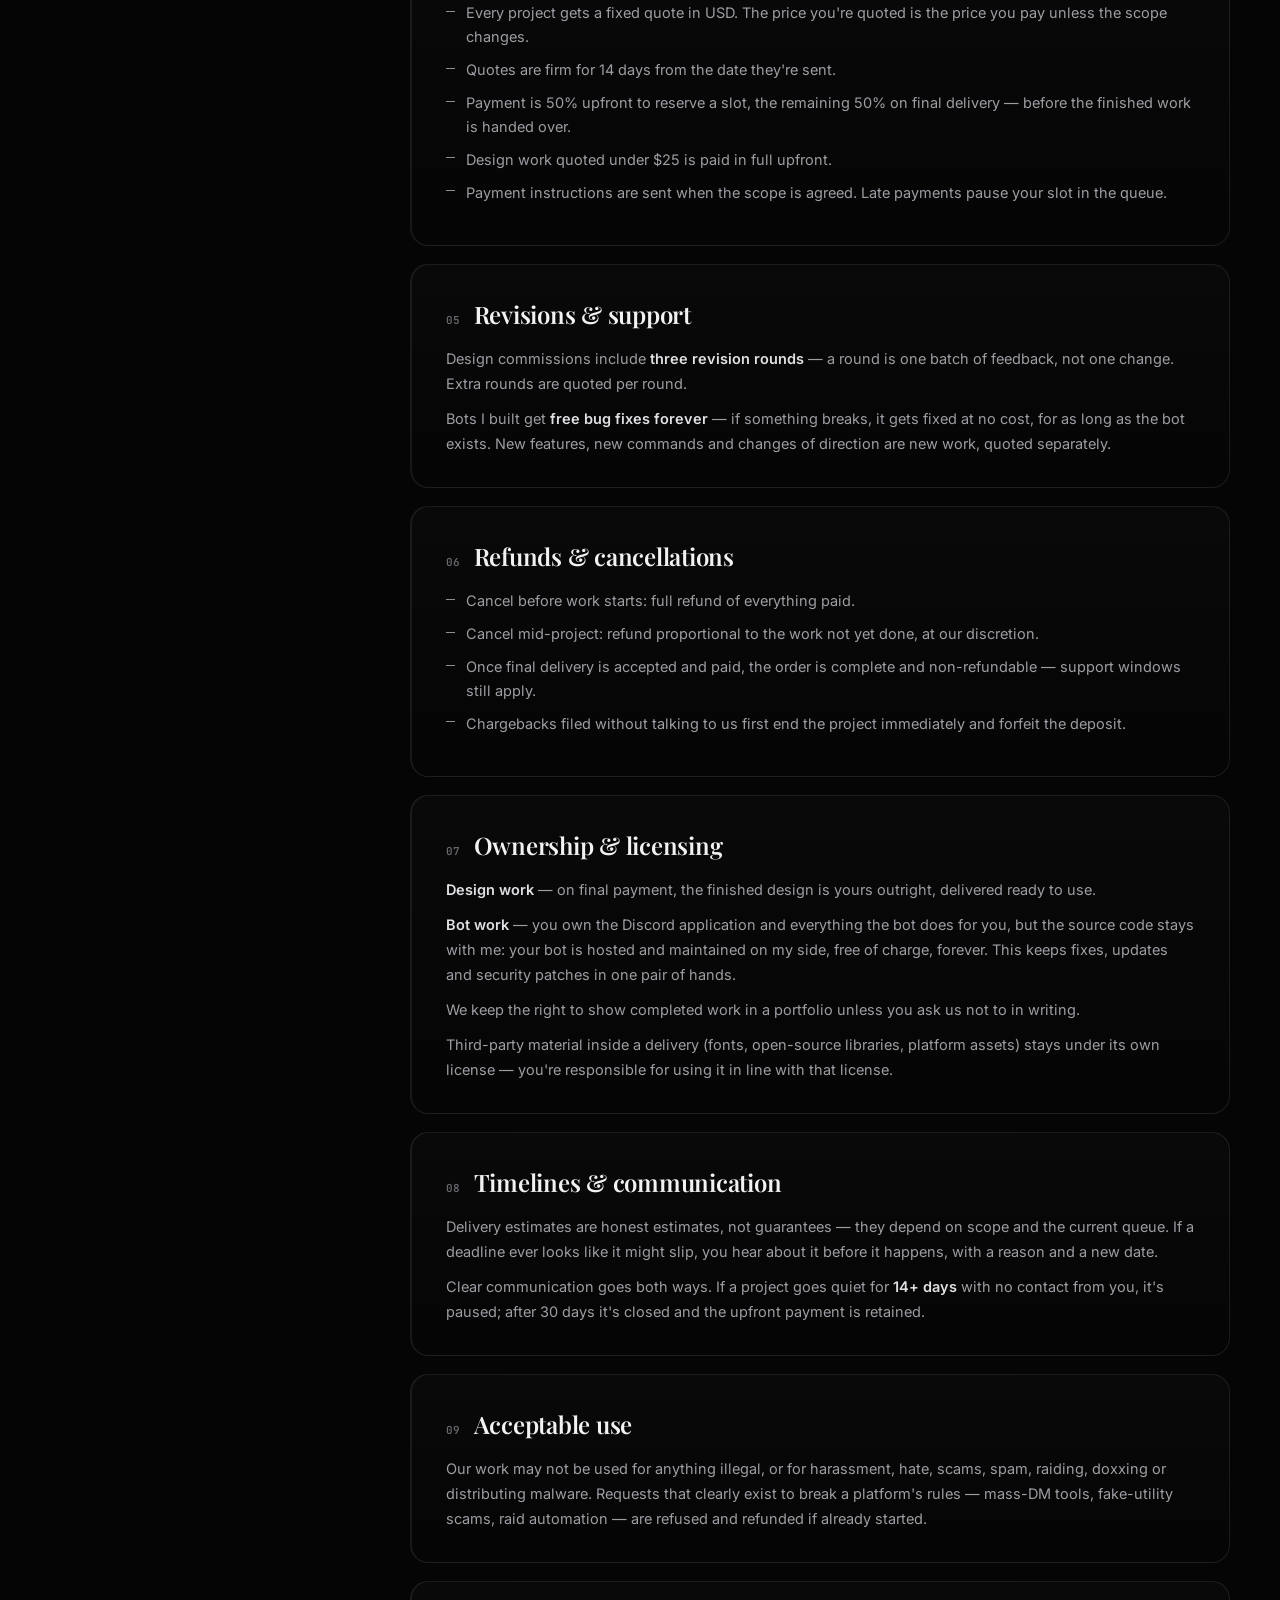
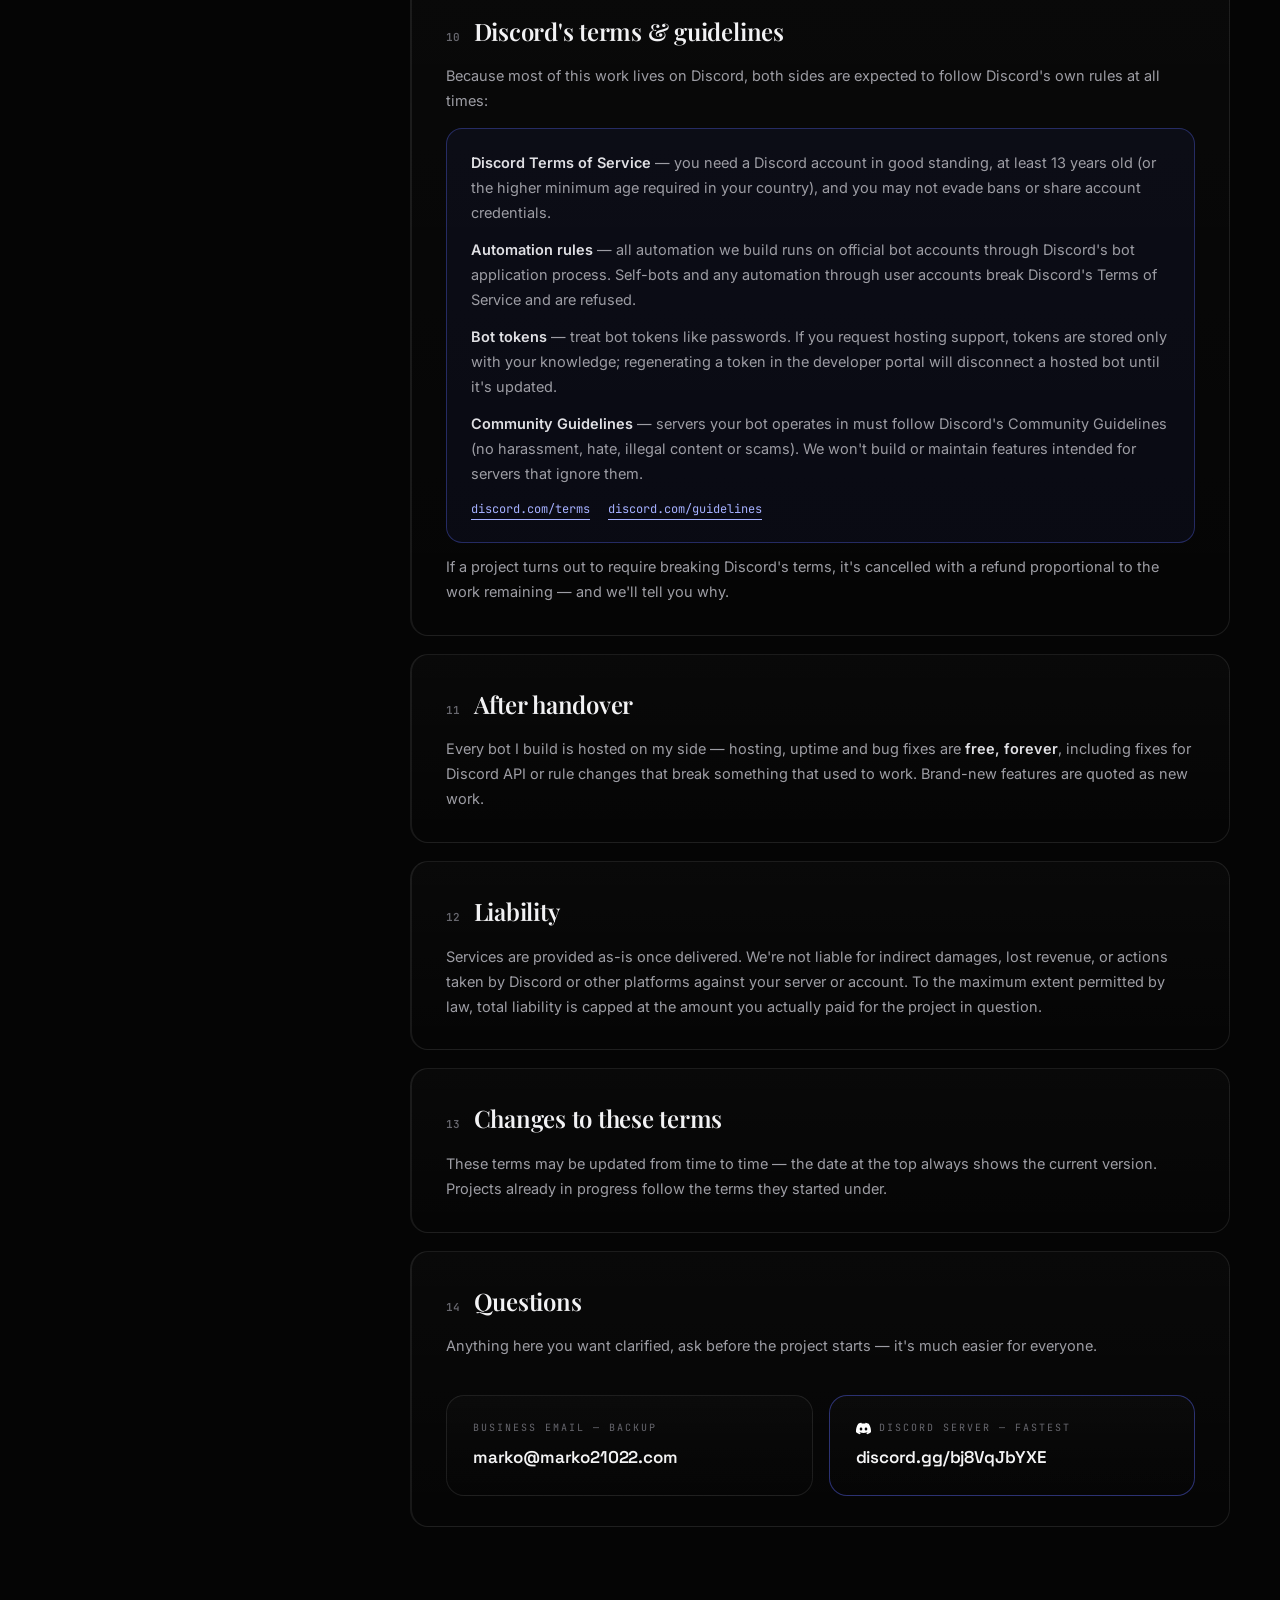
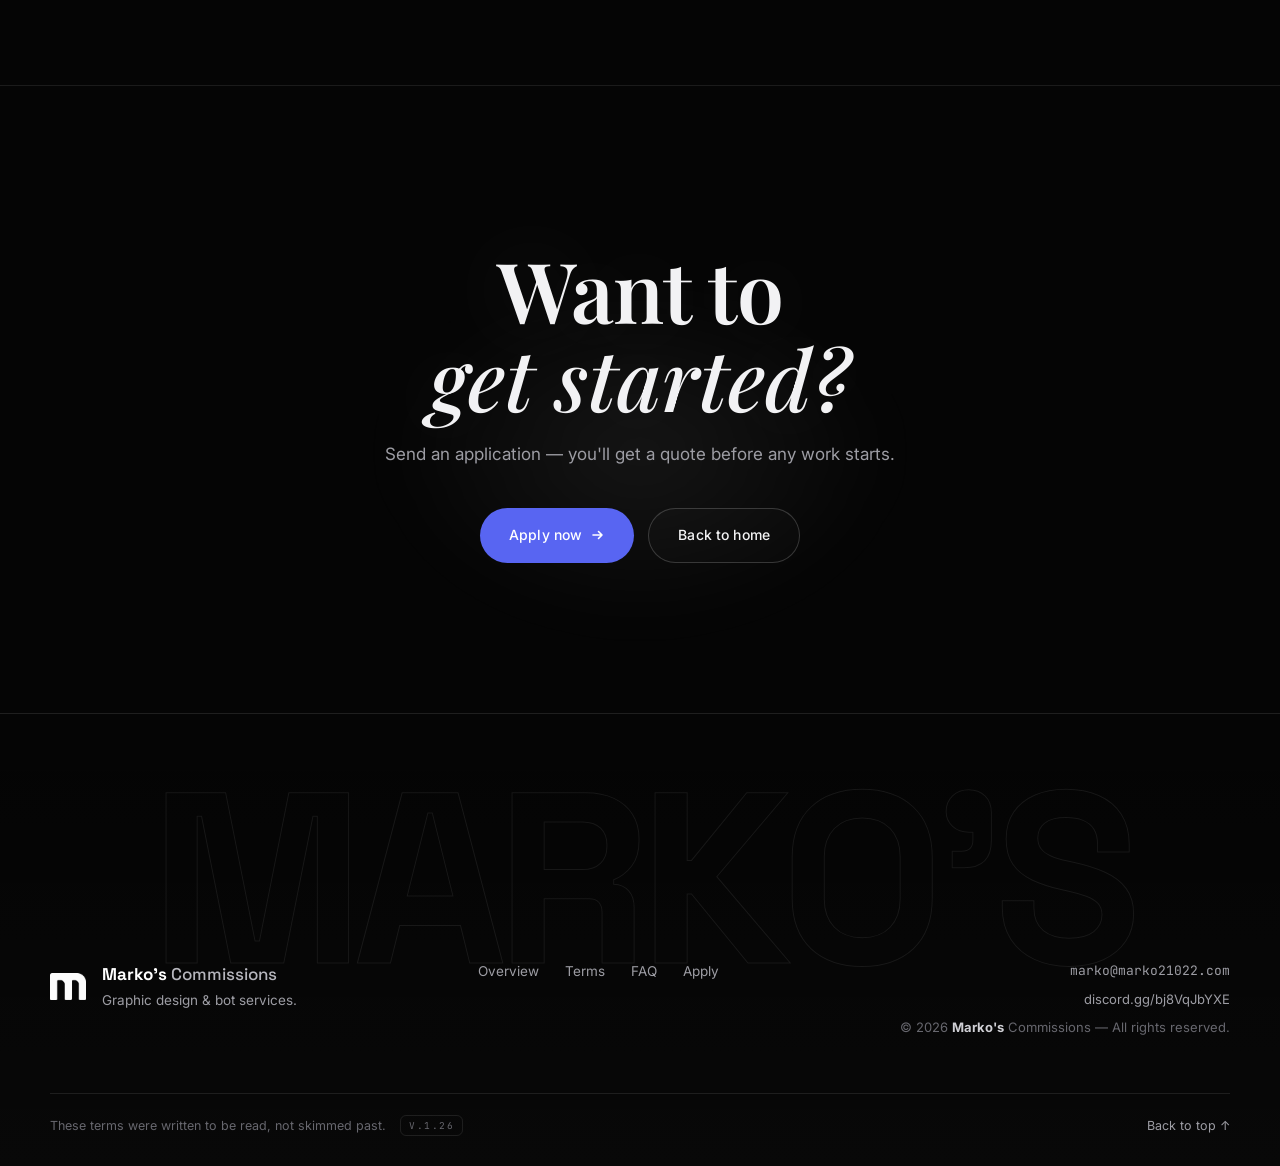
==== commit 36455d08: "V.1.26 — everything interactable: cards/why items ask Clanko V2, marquee words navigate, hero click " ====
--- a/terms.html
+++ b/terms.html
@@ -6,7 +6,7 @@
   <title>Terms of Service — Marko's Commissions</title>
   <meta name="description" content="The terms of service for Marko's Commissions — quotes, payment, revisions, ownership, and the rules around Discord's own terms.">
   <meta name="theme-color" content="#050505">
-  <meta name="version" content="V.1.25">
+  <meta name="version" content="V.1.26">
   <link rel="icon" type="image/svg+xml" href="favicon.svg">
   <link rel="apple-touch-icon" href="assets/logo.png">
 
@@ -62,7 +62,7 @@
       <a class="btn btn-discord" href="https://discord.gg/bj8VqJbYXE" target="_blank" rel="noopener noreferrer"><img class="btn-ico" src="assets/logos/discord.svg" alt="" width="18" height="18">Join the Discord</a>
       <button class="btn btn-ghost" type="button" data-mail-open>marko@marko21022.com</button>
     </div>
-    <p class="menu-foot"><span class="ver">V.1.25</span> &middot; Clanko V2 chat lives bottom-right</p>
+    <p class="menu-foot"><span class="ver">V.1.26</span> &middot; Clanko V2 chat lives bottom-right</p>
   </div>
 
   <main id="page">
@@ -254,7 +254,7 @@
       </div>
     </div>
     <div class="container footer-line">
-      <p>These terms were written to be read, not skimmed past. <span class="ver">V.1.25</span></p>
+      <p>These terms were written to be read, not skimmed past. <a class="ver" href="https://github.com/haroldissuperior-dev/marko-commissions" target="_blank" rel="noopener noreferrer" title="View the source repository">V.1.26</a></p>
       <a href="#doc-top" class="to-top">Back to top ↑</a>
     </div>
   </footer>
--- a/css/style.css
+++ b/css/style.css
@@ -2020,3 +2020,18 @@
 /* hero facts hover */
 .hero-facts li { transition: color 0.3s ease, border-color 0.3s ease, transform 0.35s var(--ease); }
 .hero-facts li:hover { color: var(--fg); border-color: var(--line-2); transform: translateY(-2px); }
+
+/* everything interactable */
+.clickable { cursor: pointer; }
+.why-item {
+  transition: transform 0.4s var(--ease), border-left-color 0.35s ease;
+}
+.why-item:hover { transform: translateY(-3px); border-left-color: rgba(255,255,255,.45); }
+.why-item h4 { transition: color 0.3s ease; }
+.why-item:hover h4::before { color: #fff; }
+.marquee-set span { cursor: pointer; transition: opacity 0.3s ease; }
+.marquee-set span:hover { opacity: 0.55; }
+a.ver { transition: color 0.3s ease, border-color 0.3s ease; }
+a.ver:hover { color: var(--fg); border-color: var(--line-2); }
+.footer-brand { transition: opacity 0.3s ease; }
+.footer-brand:hover { opacity: 0.75; }
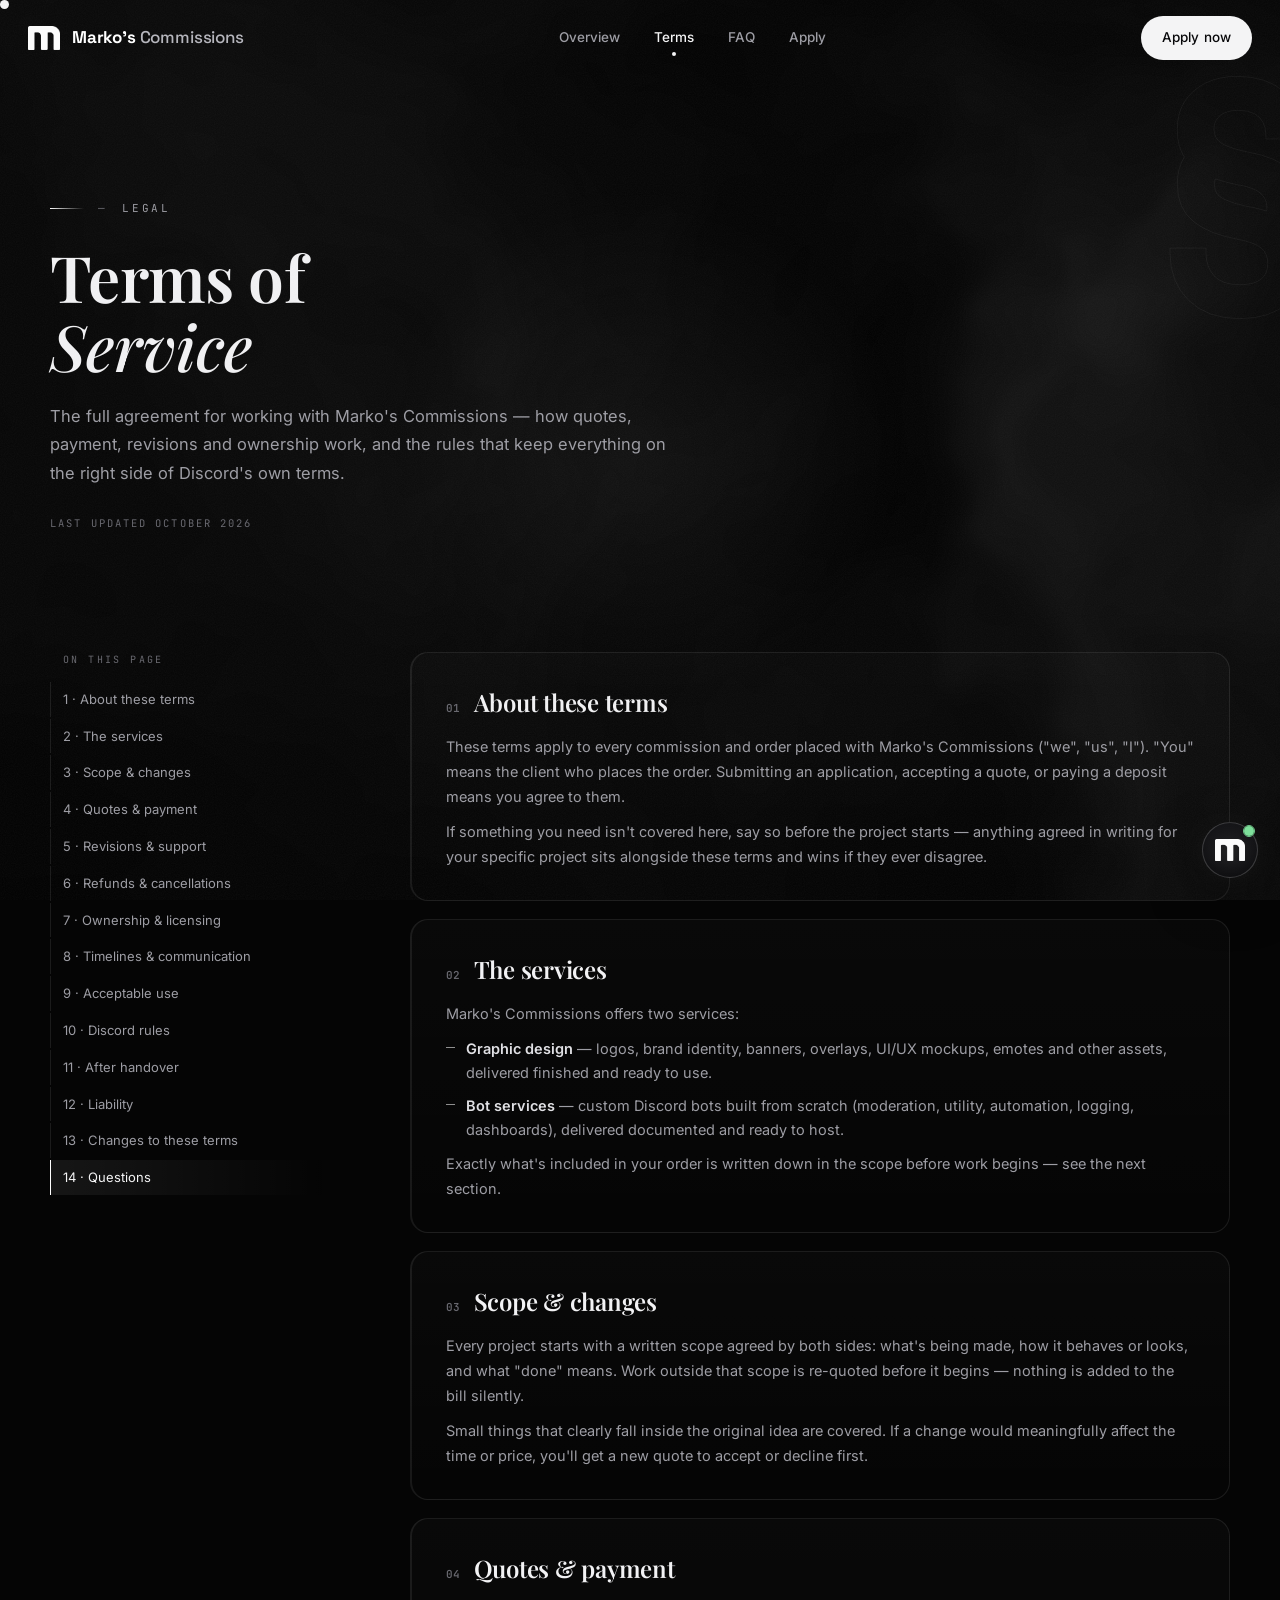
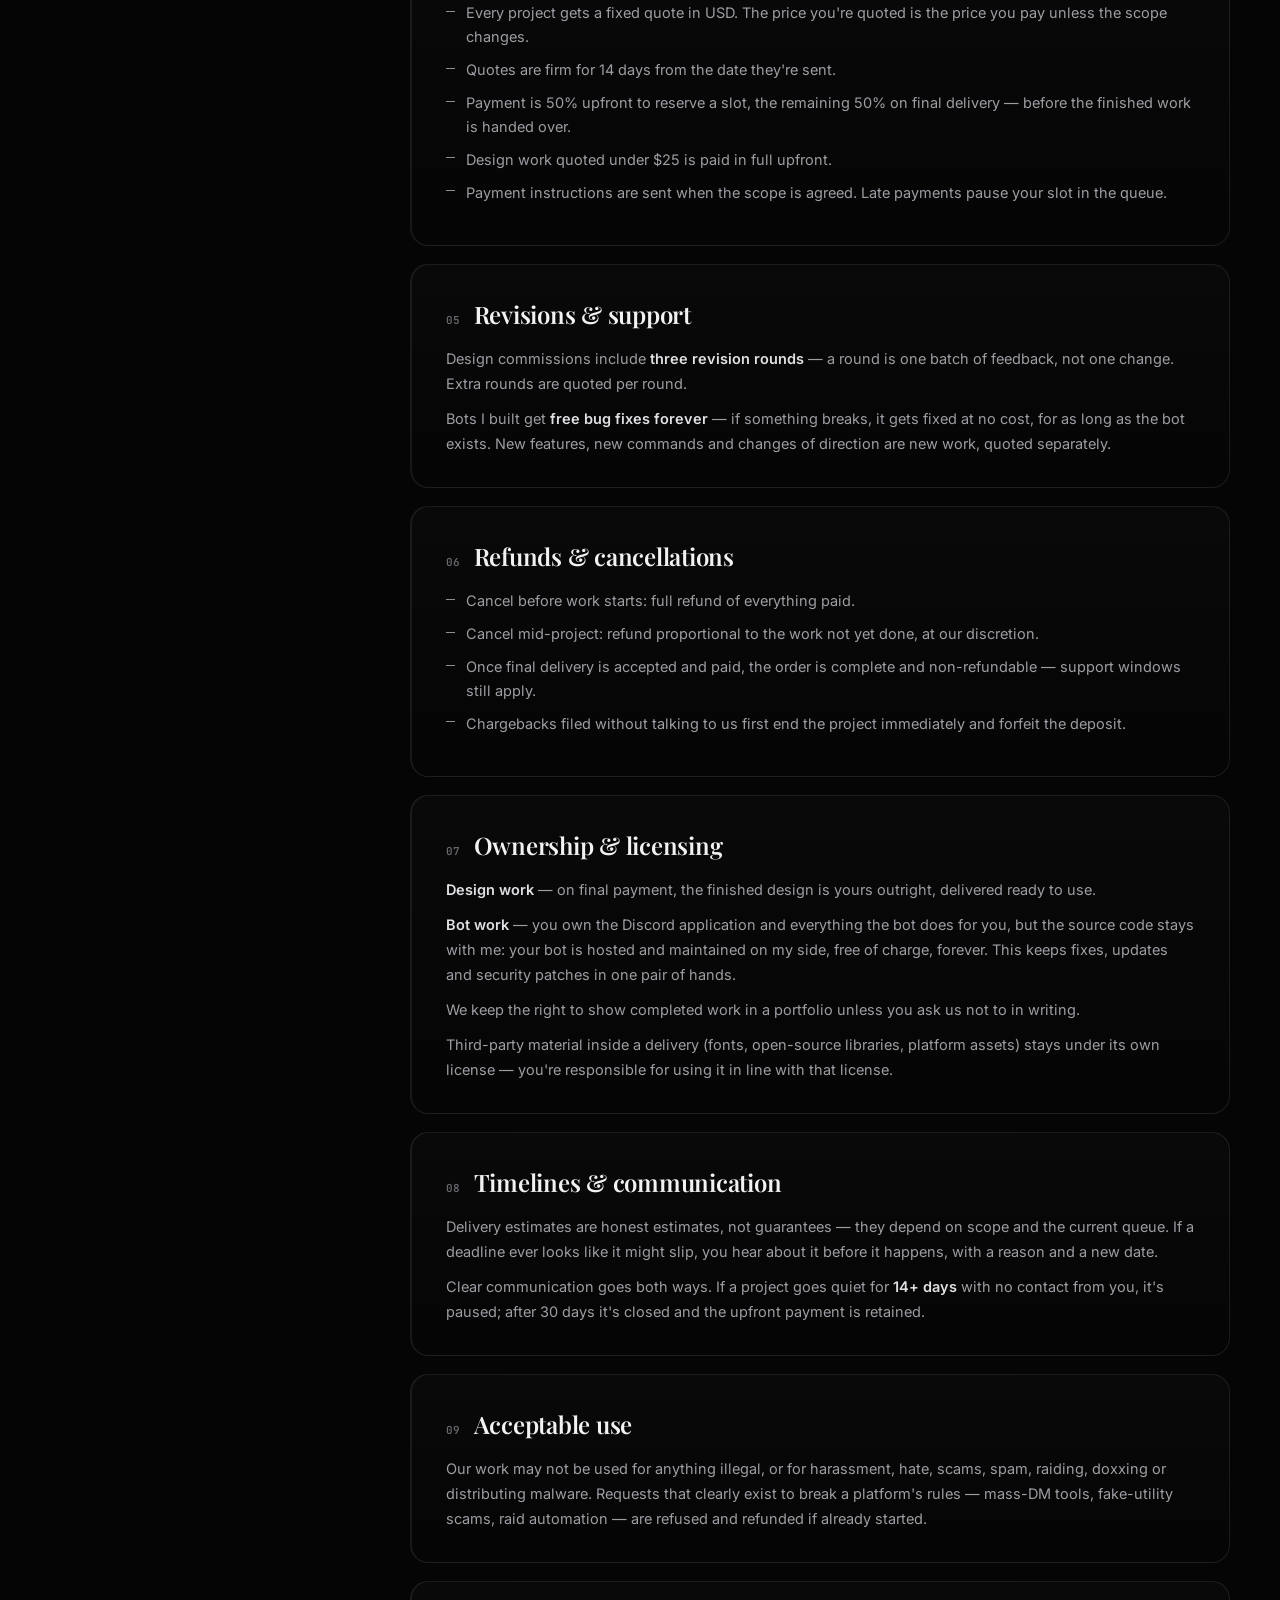
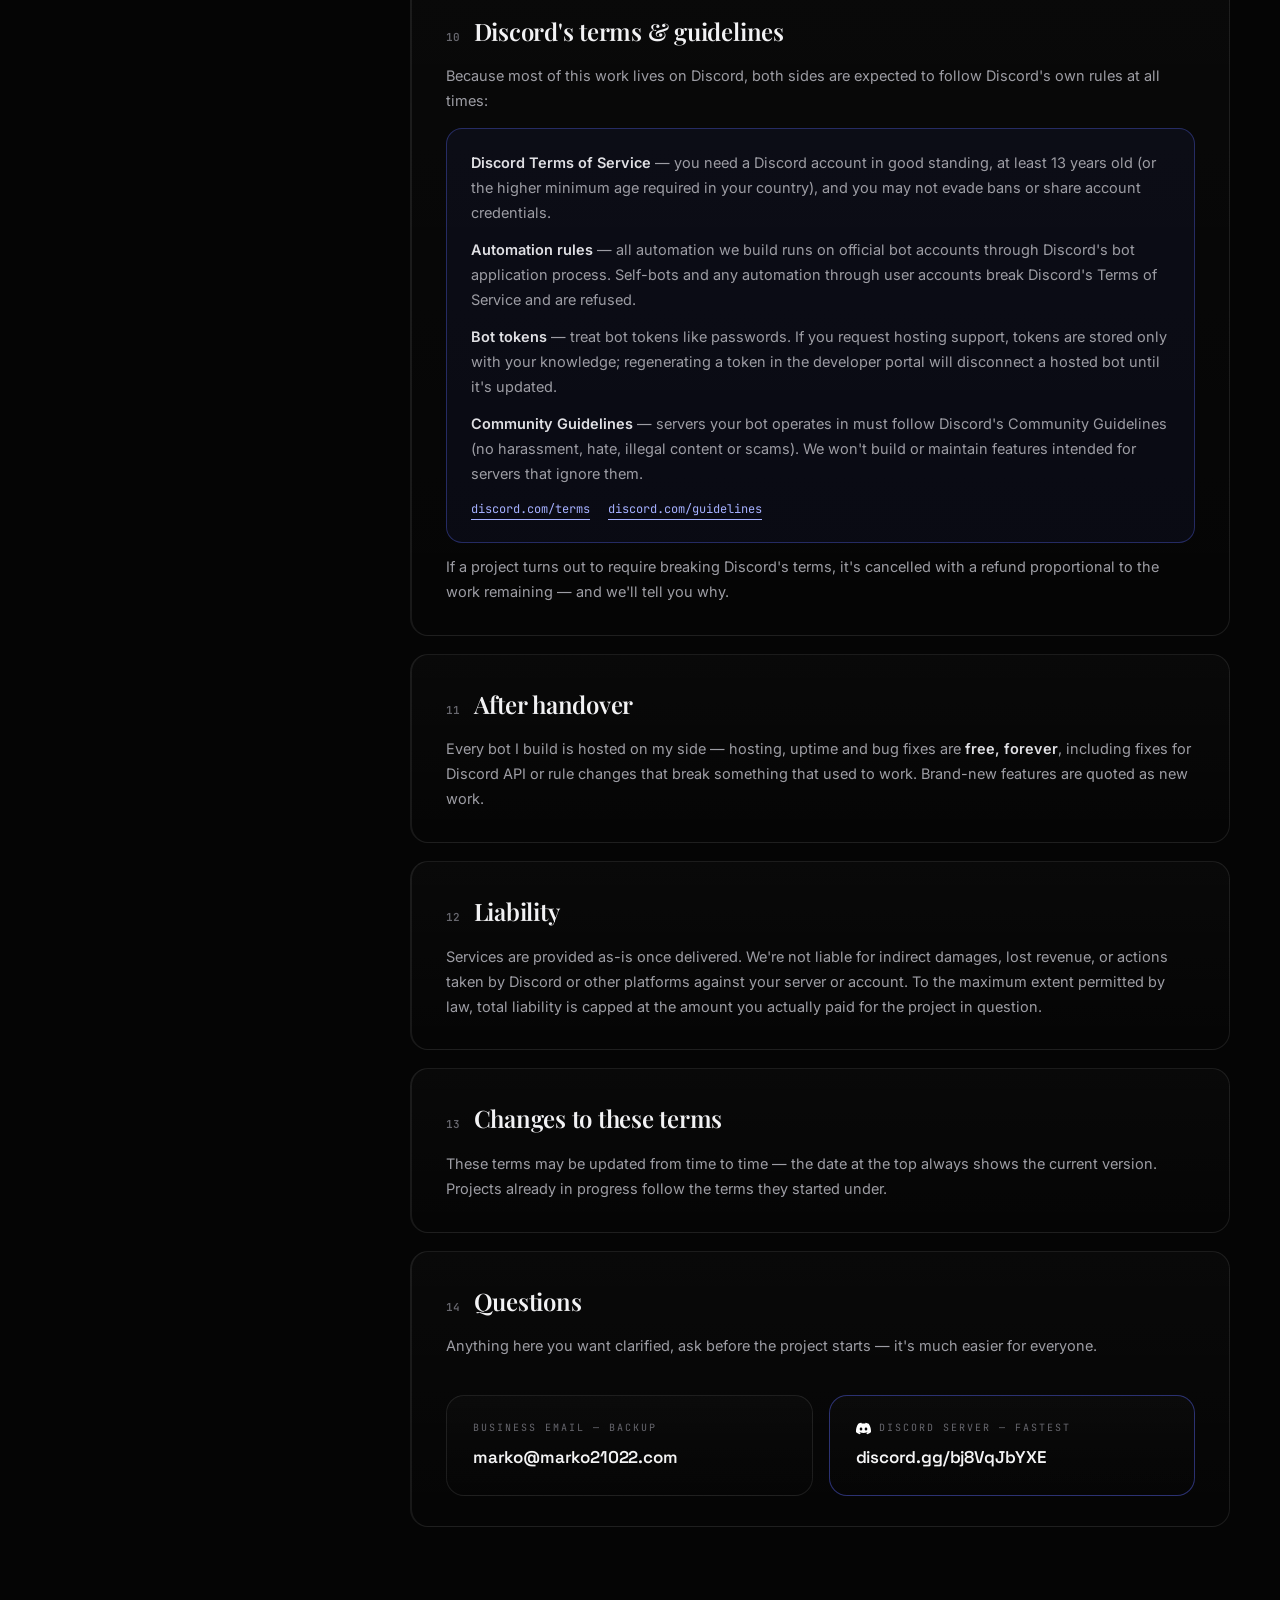
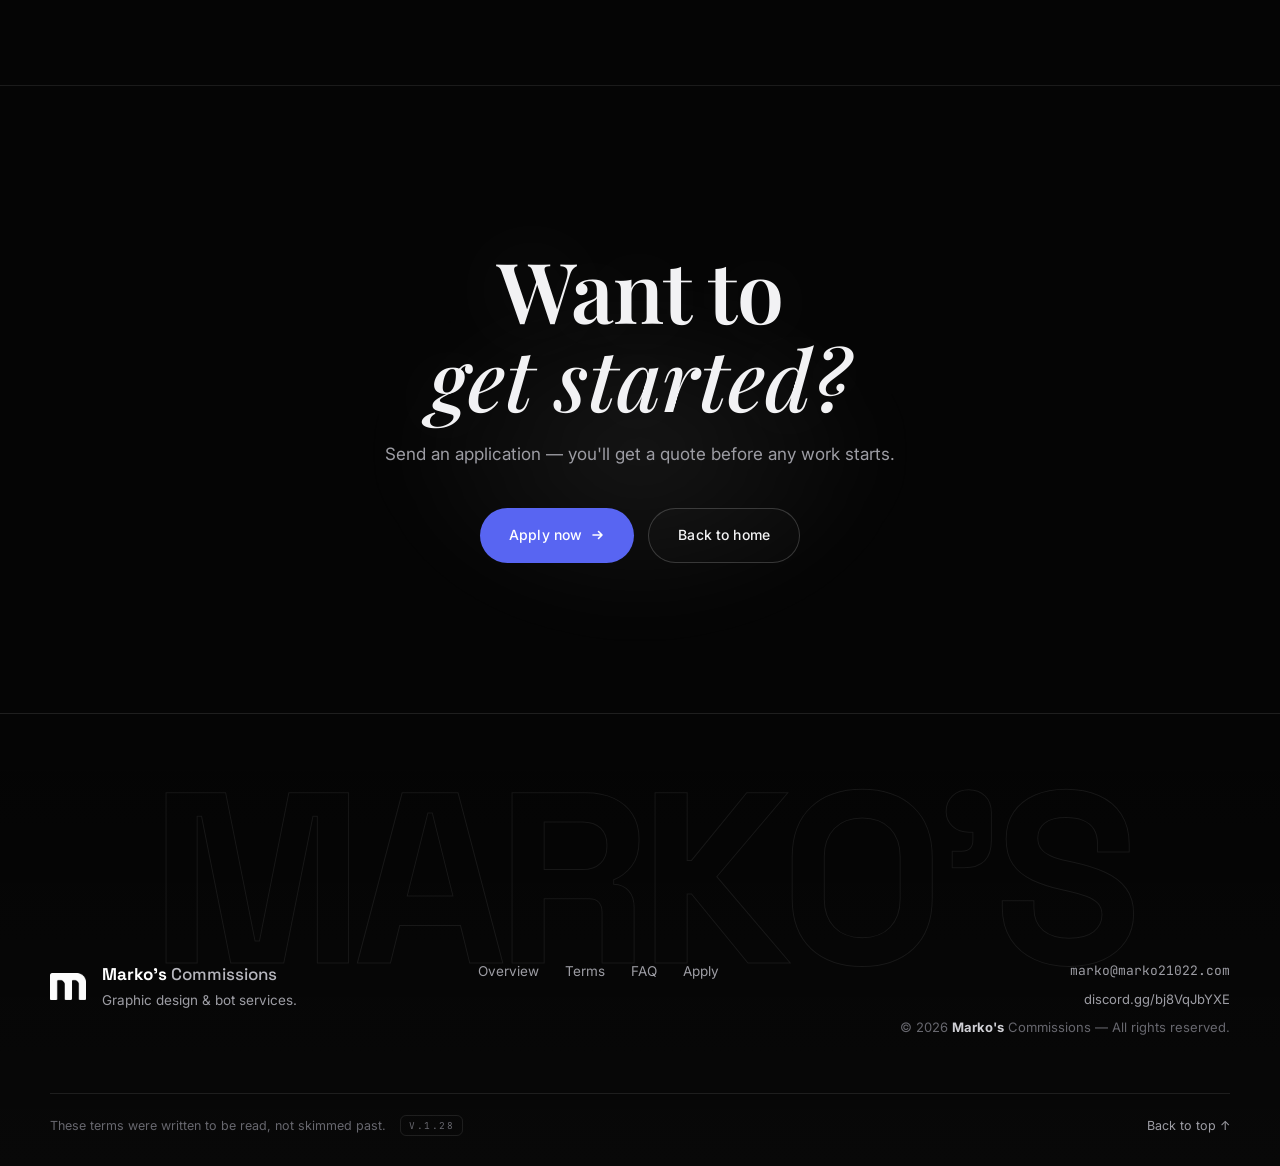
==== commit c6987244: "V.1.28 (local) — scroll-fill MARKO'S COMMISSIONS opener replaces hero; monitor replaced by phone con" ====
--- a/terms.html
+++ b/terms.html
@@ -6,7 +6,7 @@
   <title>Terms of Service — Marko's Commissions</title>
   <meta name="description" content="The terms of service for Marko's Commissions — quotes, payment, revisions, ownership, and the rules around Discord's own terms.">
   <meta name="theme-color" content="#050505">
-  <meta name="version" content="V.1.26">
+  <meta name="version" content="V.1.28">
   <link rel="icon" type="image/svg+xml" href="favicon.svg">
   <link rel="apple-touch-icon" href="assets/logo.png">
 
@@ -62,7 +62,7 @@
       <a class="btn btn-discord" href="https://discord.gg/bj8VqJbYXE" target="_blank" rel="noopener noreferrer"><img class="btn-ico" src="assets/logos/discord.svg" alt="" width="18" height="18">Join the Discord</a>
       <button class="btn btn-ghost" type="button" data-mail-open>marko@marko21022.com</button>
     </div>
-    <p class="menu-foot"><span class="ver">V.1.26</span> &middot; Clanko V2 chat lives bottom-right</p>
+    <p class="menu-foot"><span class="ver">V.1.28</span> &middot; Clanko V2 chat lives bottom-right</p>
   </div>
 
   <main id="page">
@@ -254,7 +254,7 @@
       </div>
     </div>
     <div class="container footer-line">
-      <p>These terms were written to be read, not skimmed past. <a class="ver" href="https://github.com/haroldissuperior-dev/marko-commissions" target="_blank" rel="noopener noreferrer" title="View the source repository">V.1.26</a></p>
+      <p>These terms were written to be read, not skimmed past. <a class="ver" href="https://github.com/haroldissuperior-dev/marko-commissions" target="_blank" rel="noopener noreferrer" title="View the source repository">V.1.28</a></p>
       <a href="#doc-top" class="to-top">Back to top ↑</a>
     </div>
   </footer>
--- a/css/style.css
+++ b/css/style.css
@@ -2035,3 +2035,178 @@
 a.ver:hover { color: var(--fg); border-color: var(--line-2); }
 .footer-brand { transition: opacity 0.3s ease; }
 .footer-brand:hover { opacity: 0.75; }
+
+/* ============================================================
+   scroll-fill wordmark + phone conversation
+   ============================================================ */
+
+.filltext { position: relative; height: 260vh; }
+.filltext-sticky {
+  position: sticky; top: 0; height: 100vh; height: 100svh;
+  display: flex; flex-direction: column; align-items: center; justify-content: center;
+  gap: 26px; overflow: hidden;
+}
+.fill-title {
+  position: relative;
+  font-family: var(--serif); font-weight: 600; text-align: center;
+  font-size: clamp(64px, 12.5vw, 200px); line-height: 0.98; letter-spacing: -0.02em;
+}
+.ft-outline, .ft-fill { display: block; }
+.ft-outline { color: transparent; -webkit-text-stroke: 1px rgba(255, 255, 255, 0.2); }
+.ft-fill {
+  position: absolute; inset: 0; color: #f4f4f5;
+  text-shadow: 0 0 110px rgba(255, 255, 255, 0.22);
+  clip-path: inset(0 100% 0 0);
+  will-change: clip-path;
+}
+.fill-hint {
+  font-family: var(--mono); font-size: 10px; letter-spacing: 0.22em;
+  text-transform: uppercase; color: var(--dim);
+  display: flex; align-items: center; gap: 12px;
+}
+
+/* phone conversation */
+.phoneshow { position: relative; height: 400vh; }
+.phoneshow-sticky {
+  position: sticky; top: 0; height: 100vh; height: 100svh;
+  display: flex; align-items: center; justify-content: center;
+  overflow: hidden; perspective: 1500px;
+}
+.phone-3d {
+  position: relative; z-index: 2;
+  display: flex; flex-direction: column; align-items: center;
+  transform-style: preserve-3d; will-change: transform;
+}
+.phone-glow {
+  position: absolute; inset: -16% -30%; z-index: -1; pointer-events: none;
+  background: radial-gradient(closest-side, rgba(88, 101, 242, 0.09), rgba(255, 255, 255, 0.03) 55%, transparent 75%);
+  filter: blur(42px);
+}
+.phone {
+  position: relative;
+  width: min(320px, 76vw);
+  aspect-ratio: 9 / 18.6;
+  border-radius: 46px;
+  background: linear-gradient(180deg, #131316, #08080a);
+  border: 1px solid rgba(255, 255, 255, 0.18);
+  box-shadow:
+    0 60px 150px rgba(0, 0, 0, 0.75),
+    inset 0 1px 0 rgba(255, 255, 255, 0.16),
+    0 0 90px rgba(88, 101, 242, 0.08);
+  padding: 10px;
+  display: flex;
+  transform-style: preserve-3d;
+}
+html.motion-on .phone { animation: phone-bob 6s ease-in-out infinite alternate; }
+@keyframes phone-bob { to { translate: 0 -12px; } }
+.phone-screen {
+  position: relative; flex: 1;
+  border-radius: 37px; overflow: hidden;
+  background: linear-gradient(180deg, #101013, #0a0a0c);
+}
+.phone-island {
+  position: absolute; top: 12px; left: 50%; transform: translateX(-50%);
+  width: 34%; height: 22px; border-radius: 999px;
+  background: #000; border: 1px solid rgba(255, 255, 255, 0.06);
+  z-index: 6;
+}
+.screen-glare {
+  position: absolute; inset: 0; pointer-events: none; z-index: 5;
+  background: linear-gradient(112deg, rgba(255, 255, 255, 0.06) 0%, rgba(255, 255, 255, 0.014) 30%, transparent 46%);
+}
+.phone-ui {
+  position: absolute; inset: 0; z-index: 1;
+  display: flex; flex-direction: column;
+  padding-top: 46px;
+}
+.ph-head {
+  display: flex; align-items: center; gap: 10px;
+  padding: 10px 14px 12px;
+  border-bottom: 1px solid rgba(255, 255, 255, 0.07);
+  background: rgba(255, 255, 255, 0.02);
+}
+.ph-ava {
+  position: relative; flex: none; width: 34px; height: 34px;
+  border-radius: 50%; background: linear-gradient(180deg, #2a2c6e, #15163a);
+  display: grid; place-items: center;
+}
+.ph-ava img { width: 58%; height: auto; }
+.ph-on {
+  position: absolute; right: -1px; bottom: -1px;
+  width: 10px; height: 10px; border-radius: 50%;
+  background: #23a55a; border: 3px solid #131316;
+}
+.ph-id { flex: 1; min-width: 0; }
+.ph-id b {
+  display: flex; align-items: center; gap: 6px;
+  font-family: var(--disp); font-weight: 600; font-size: 13px; color: #f2f3f5;
+}
+.ph-sub { display: block; font-family: var(--mono); font-size: 8.5px; letter-spacing: 0.1em; color: #7ddf9a; margin-top: 1px; }
+
+.ph-msgs {
+  flex: 1; overflow: hidden;
+  display: flex; flex-direction: column; gap: 9px;
+  padding: 14px 12px 10px;
+}
+.ph-msg {
+  max-width: 86%;
+  padding: 9px 12px;
+  border-radius: 14px 14px 14px 4px;
+  background: rgba(255,255,255,.06); border: 1px solid rgba(255,255,255,.07);
+  font-size: 12px; line-height: 1.5; color: #dcdce0;
+  opacity: 0; transform: translateY(14px) scale(0.96); filter: blur(5px);
+  transition: opacity 0.55s var(--ease), transform 0.55s var(--ease), filter 0.55s var(--ease);
+}
+.ph-msg.is-on { opacity: 1; transform: none; filter: none; }
+.ph-msg.user {
+  align-self: flex-end;
+  background: rgba(88,101,242,.22); border-color: rgba(88,101,242,.35);
+  border-radius: 14px 14px 4px 14px; color: #eceefc;
+}
+.ph-msg.embed { padding: 0; background: none; border: none; }
+.disc-embed {
+  border-left: 3px solid #5865f2; background: #2b2d31;
+  border-radius: 8px; padding: 10px 12px; display: grid; gap: 3px;
+}
+.de-title { font-family: var(--disp); font-weight: 600; font-size: 12px; color: #f2f3f5; }
+.de-field { font-size: 11px; color: #dbdee1; }
+.de-field b { color: #fff; font-weight: 600; }
+.de-foot { font-family: var(--mono); font-size: 8.5px; letter-spacing: 0.12em; text-transform: uppercase; color: #949ba4; }
+
+.ph-inputbar {
+  display: flex; align-items: center; justify-content: space-between;
+  margin: 0 12px 14px; padding: 10px 14px;
+  border: 1px solid rgba(255,255,255,.09); border-radius: 999px;
+  background: rgba(255,255,255,.03);
+  font-size: 11px; color: #55555c;
+}
+.ph-inputbar i {
+  width: 26px; height: 26px; border-radius: 50%;
+  background: #5865f2; display: block;
+  -webkit-mask: url("data:image/svg+xml,%3Csvg xmlns='http://www.w3.org/2000/svg' viewBox='0 0 24 24'%3E%3Cpath d='M3 11.5 21 3l-6.5 18-3-8z'/%3E%3C/svg%3E") center / 14px no-repeat;
+          mask: url("data:image/svg+xml,%3Csvg xmlns='http://www.w3.org/2000/svg' viewBox='0 0 24 24'%3E%3Cpath d='M3 11.5 21 3l-6.5 18-3-8z'/%3E%3C/svg%3E") center / 14px no-repeat;
+  background-color: #5865f2;
+}
+
+.showcase-caption { position: absolute; left: max(3vw, 16px); top: 13vh; z-index: 1; pointer-events: none; user-select: none; }
+.showcase-caption .cap {
+  position: absolute; left: 0; top: 0;
+  font-family: var(--serif); font-weight: 600; text-transform: uppercase;
+  font-size: clamp(40px, 6.4vw, 104px); line-height: 0.94; letter-spacing: -0.01em;
+  color: rgba(255, 255, 255, 0.045);
+  -webkit-text-stroke: 1.5px rgba(255, 255, 255, 0.26);
+  white-space: nowrap;
+  opacity: 0; transform: translateY(26px); filter: blur(10px);
+  transition: opacity 0.7s var(--ease), transform 0.7s var(--ease), filter 0.7s var(--ease);
+}
+.showcase-caption .cap i { font-style: italic; }
+.showcase-caption .cap.is-on { opacity: 1; transform: none; filter: none; }
+
+@media (max-width: 540px) {
+  .filltext { height: 220vh; }
+  .fill-title { font-size: clamp(52px, 16vw, 110px); }
+  .phoneshow { height: 380vh; }
+  .phone { width: min(300px, 80vw); }
+  .showcase-caption .cap { font-size: clamp(34px, 10vw, 54px); }
+  .filltext-sticky, .phoneshow-sticky { justify-content: center; }
+}
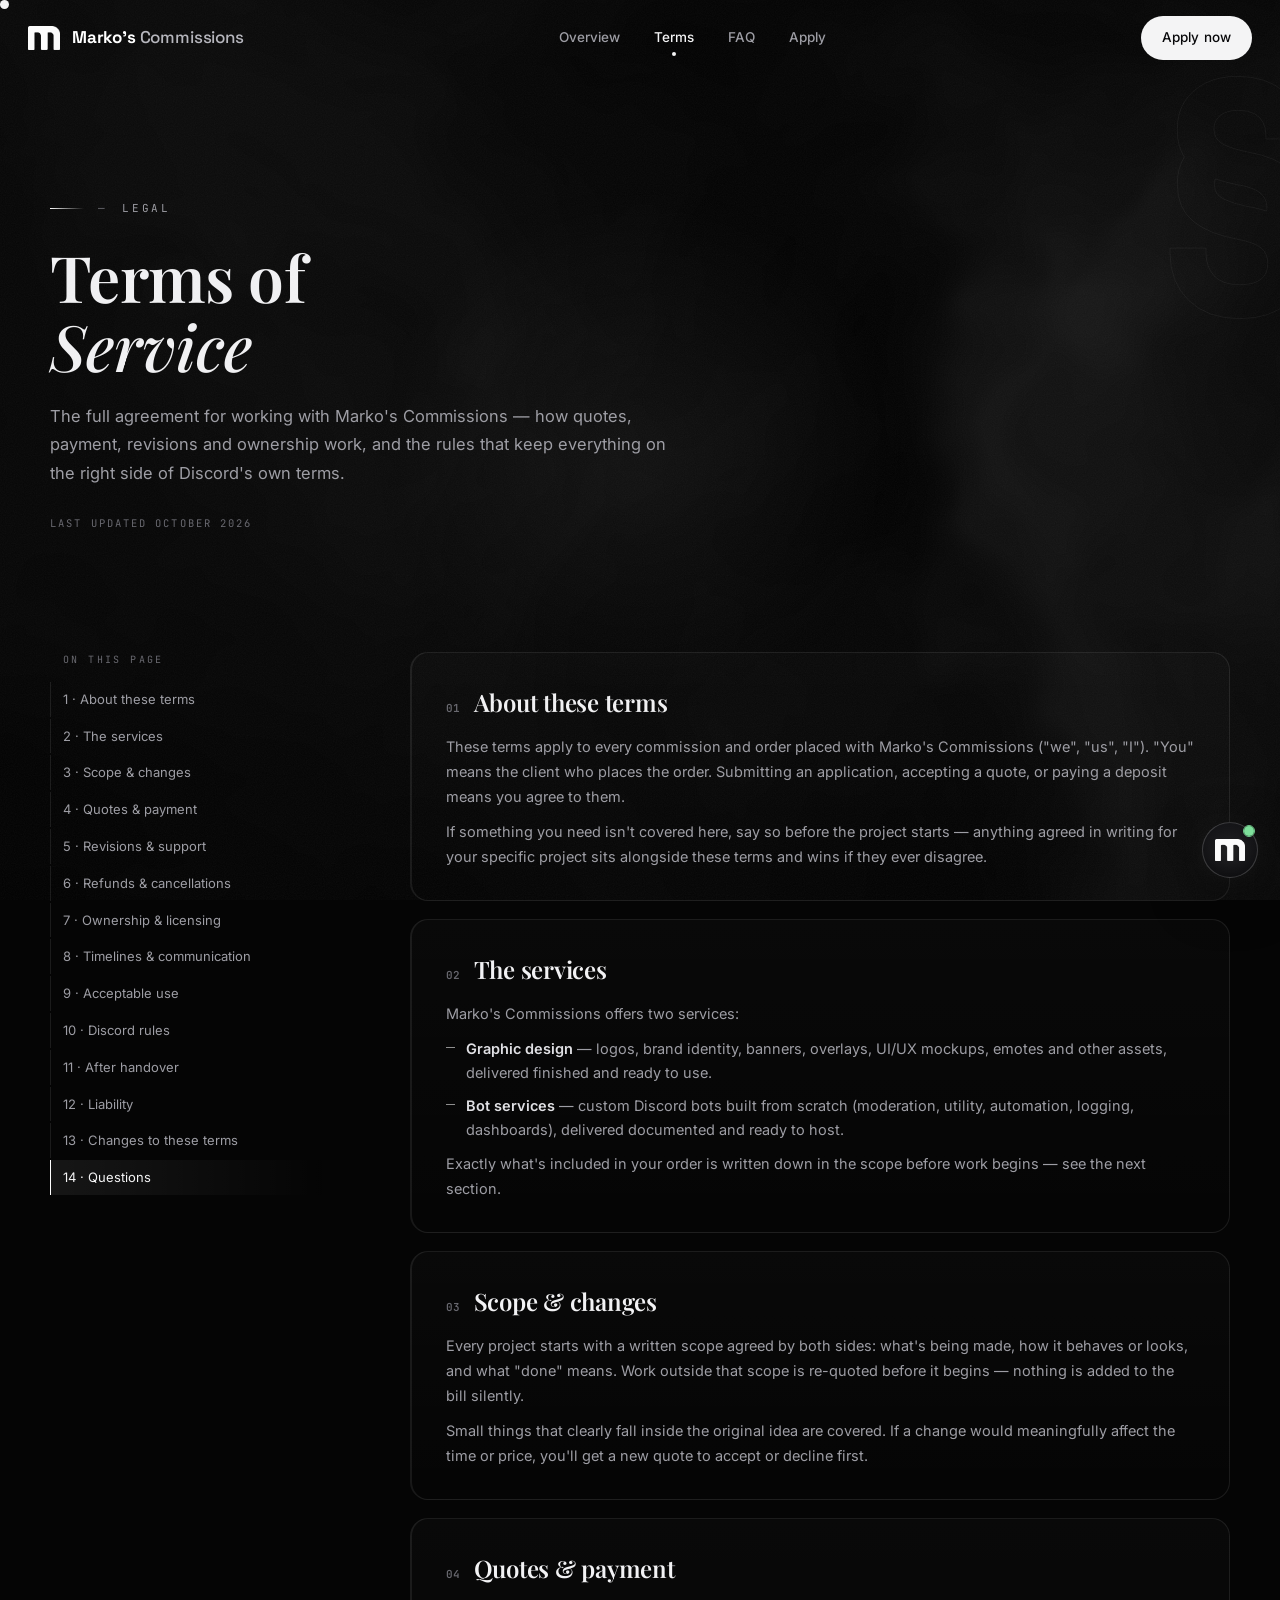
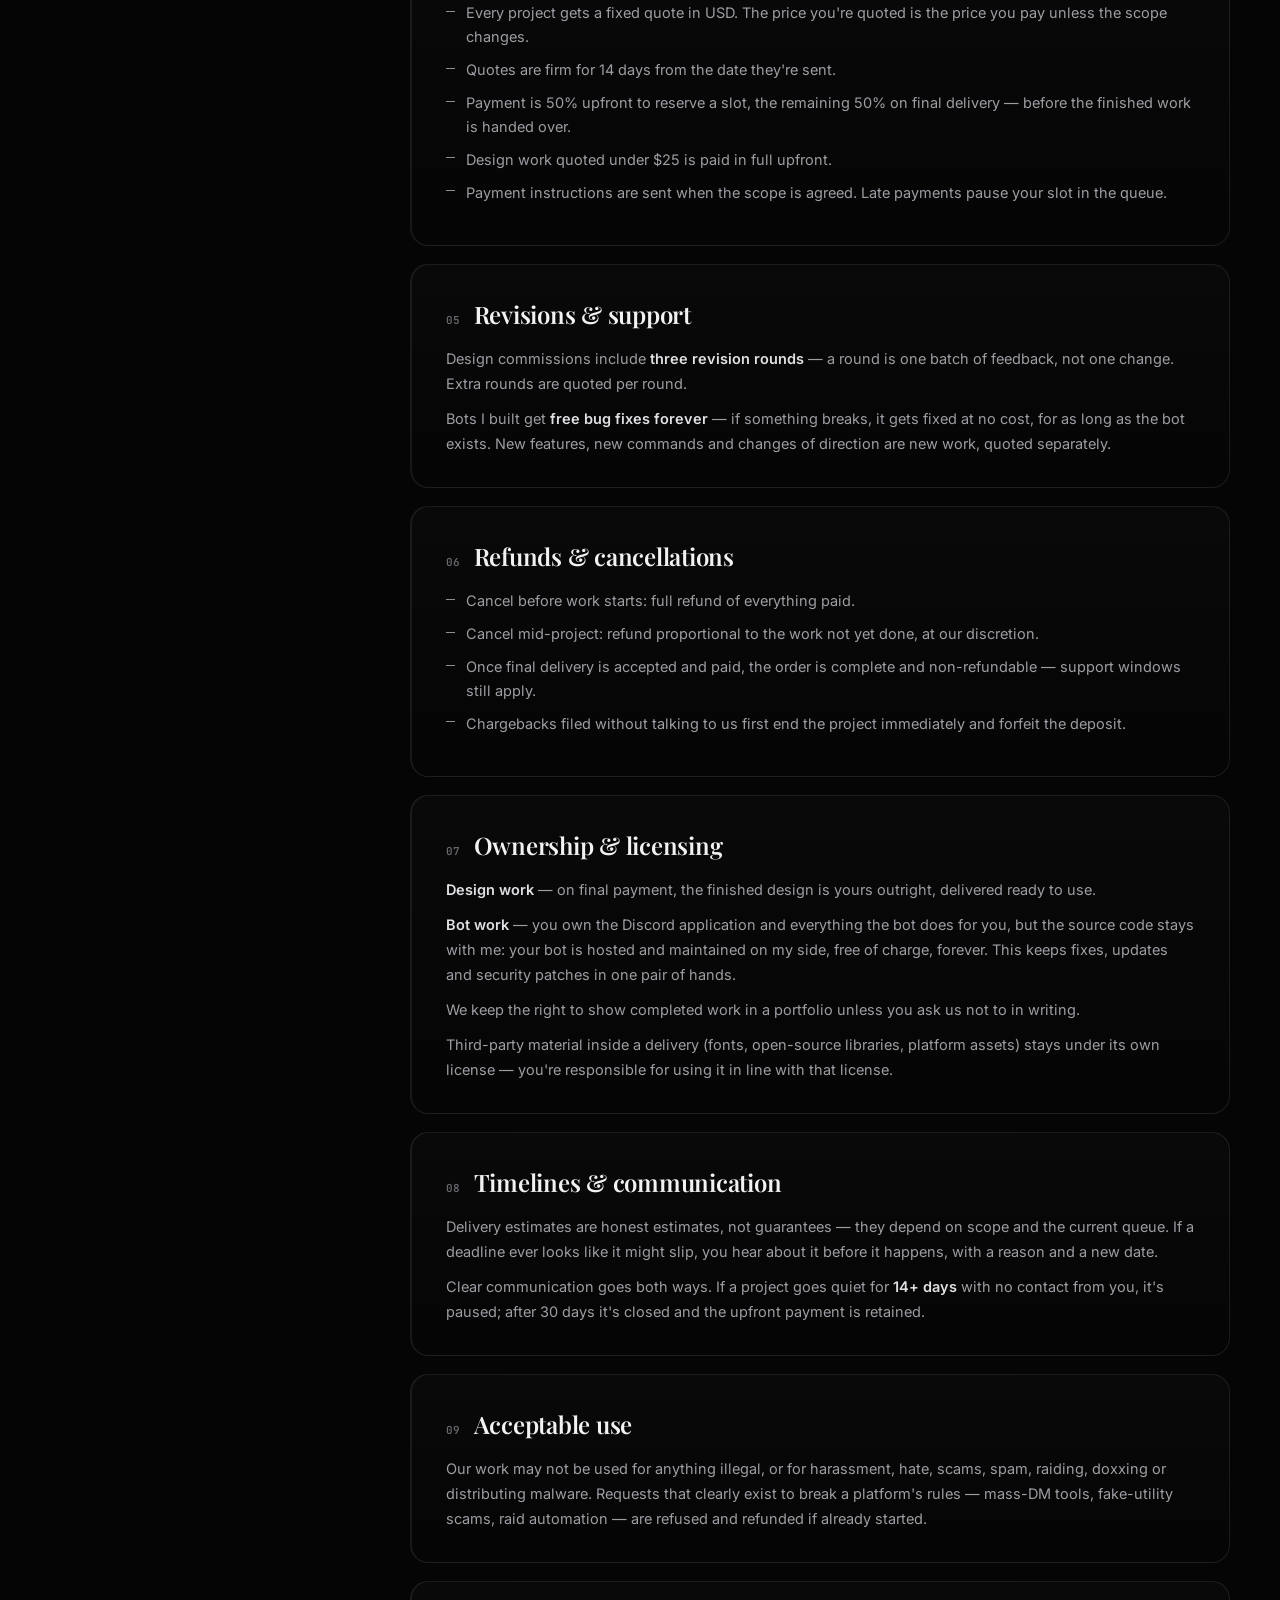
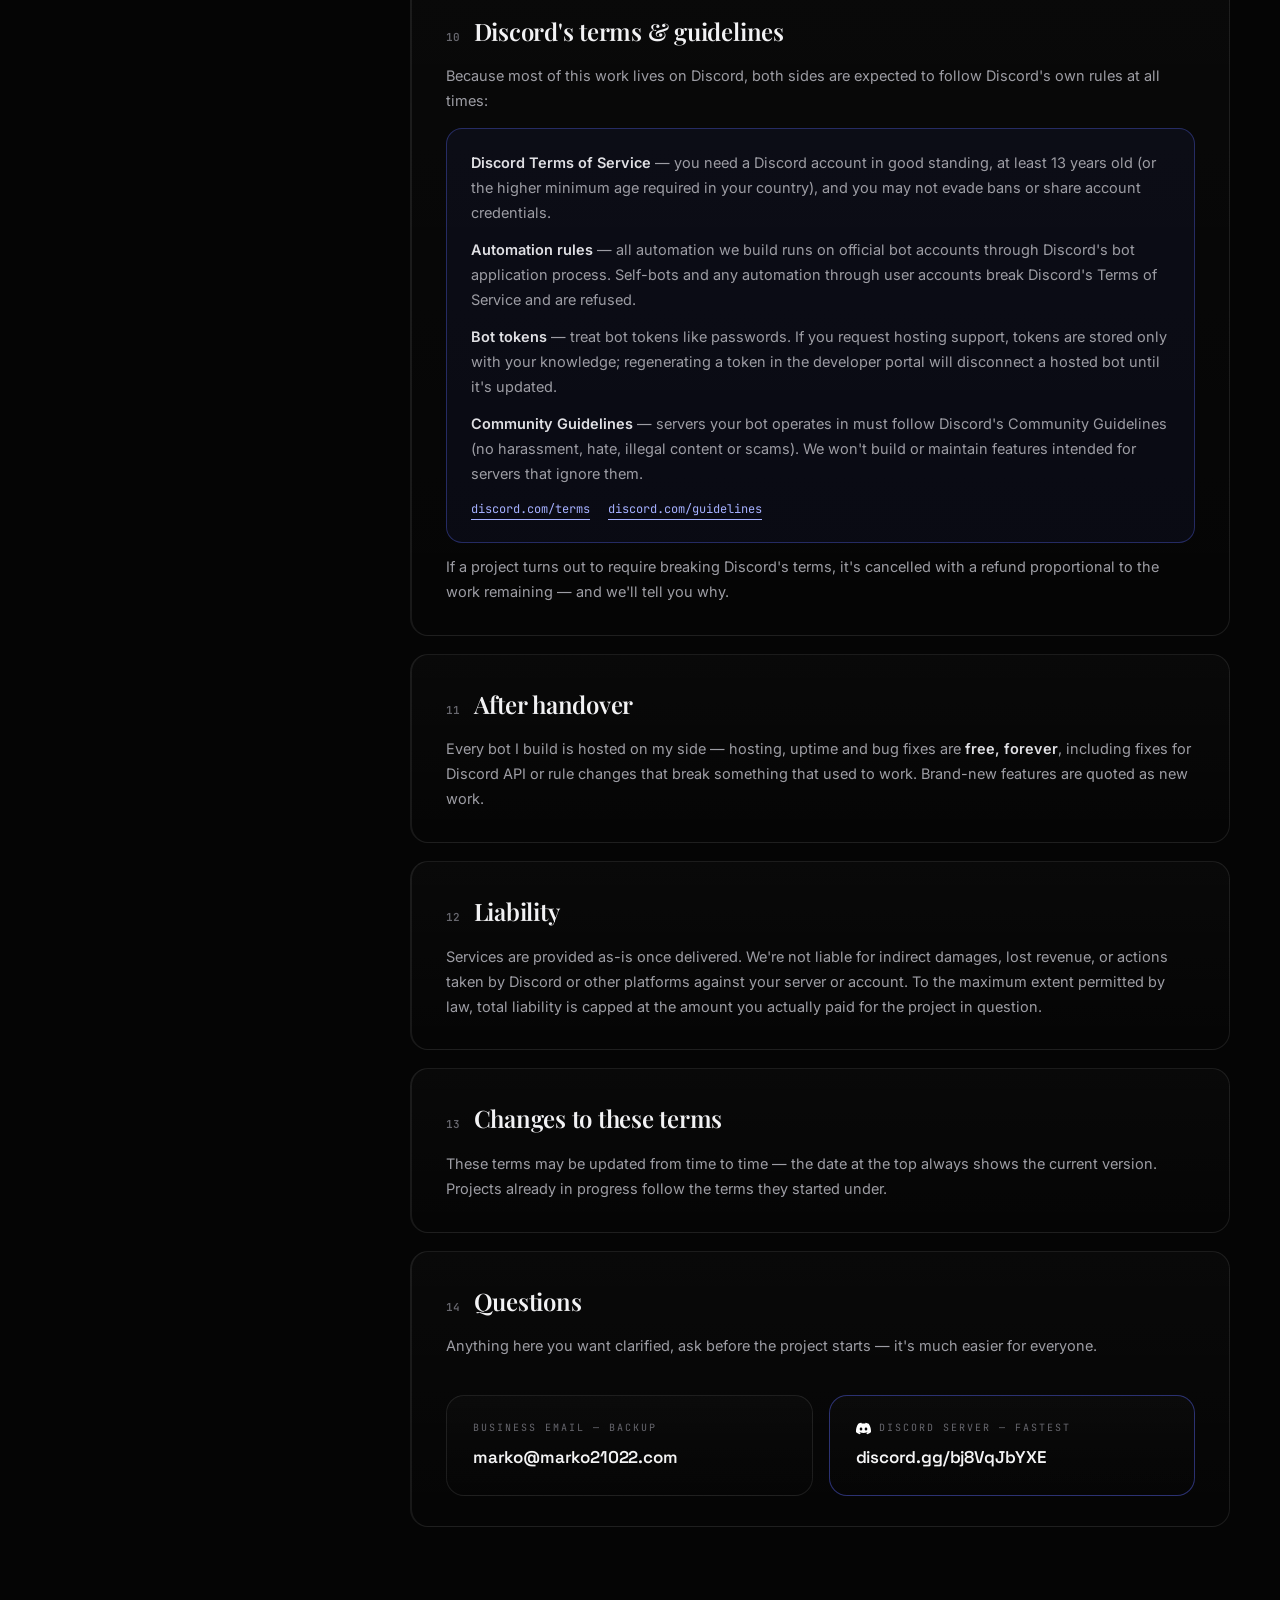
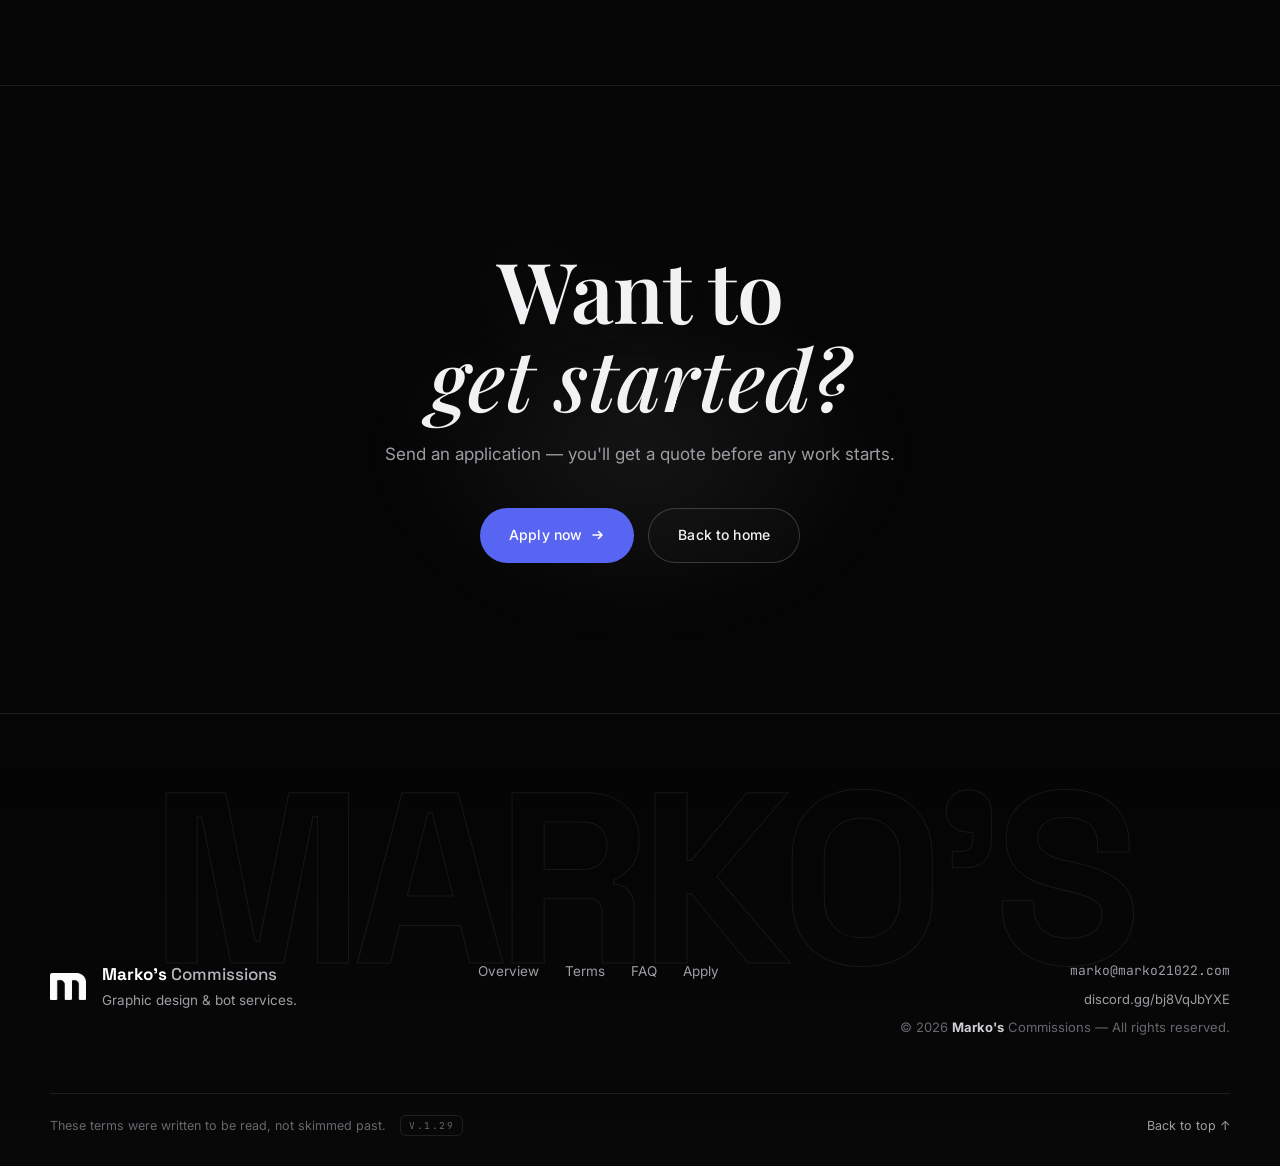
==== commit e4126410: "V.1.29 (local) — scroll-driven wordmark fill (auto messages kept), phone lowered with slight tilt, t" ====
--- a/terms.html
+++ b/terms.html
@@ -6,7 +6,7 @@
   <title>Terms of Service — Marko's Commissions</title>
   <meta name="description" content="The terms of service for Marko's Commissions — quotes, payment, revisions, ownership, and the rules around Discord's own terms.">
   <meta name="theme-color" content="#050505">
-  <meta name="version" content="V.1.28">
+  <meta name="version" content="V.1.29">
   <link rel="icon" type="image/svg+xml" href="favicon.svg">
   <link rel="apple-touch-icon" href="assets/logo.png">
 
@@ -62,7 +62,7 @@
       <a class="btn btn-discord" href="https://discord.gg/bj8VqJbYXE" target="_blank" rel="noopener noreferrer"><img class="btn-ico" src="assets/logos/discord.svg" alt="" width="18" height="18">Join the Discord</a>
       <button class="btn btn-ghost" type="button" data-mail-open>marko@marko21022.com</button>
     </div>
-    <p class="menu-foot"><span class="ver">V.1.28</span> &middot; Clanko V2 chat lives bottom-right</p>
+    <p class="menu-foot"><span class="ver">V.1.29</span> &middot; Clanko V2 chat lives bottom-right</p>
   </div>
 
   <main id="page">
@@ -254,7 +254,7 @@
       </div>
     </div>
     <div class="container footer-line">
-      <p>These terms were written to be read, not skimmed past. <a class="ver" href="https://github.com/haroldissuperior-dev/marko-commissions" target="_blank" rel="noopener noreferrer" title="View the source repository">V.1.28</a></p>
+      <p>These terms were written to be read, not skimmed past. <a class="ver" href="https://github.com/haroldissuperior-dev/marko-commissions" target="_blank" rel="noopener noreferrer" title="View the source repository">V.1.29</a></p>
       <a href="#doc-top" class="to-top">Back to top ↑</a>
     </div>
   </footer>
--- a/css/style.css
+++ b/css/style.css
@@ -2210,3 +2210,146 @@
   .showcase-caption .cap { font-size: clamp(34px, 10vw, 54px); }
   .filltext-sticky, .phoneshow-sticky { justify-content: center; }
 }
+
+/* ============================================================
+   opening: auto-fill wordmark + floating phone
+   ============================================================ */
+
+.fill-title {
+  position: relative;
+  margin: 26px auto 0;
+  font-family: var(--serif); font-weight: 600; text-align: center;
+  font-size: clamp(58px, 10.5vw, 176px); line-height: 0.96; letter-spacing: -0.02em;
+}
+.ft-outline, .ft-fill { display: block; }
+.ft-outline { color: transparent; -webkit-text-stroke: 1px rgba(255, 255, 255, 0.2); }
+.ft-fill {
+  position: absolute; inset: 0; color: #f4f4f5;
+  text-shadow: 0 0 110px rgba(255, 255, 255, 0.24);
+}
+.ft-fill { clip-path: inset(0 100% 0 0); will-change: clip-path; }
+
+/* phone below the wordmark */
+.phone-3d {
+  position: relative; z-index: 2;
+  display: flex; flex-direction: column; align-items: center;
+  margin: 38px auto 0;
+  transform-style: preserve-3d; will-change: transform;
+}
+.phone-glow {
+  position: absolute; inset: -12% -34%; z-index: -1; pointer-events: none;
+  background: radial-gradient(closest-side, rgba(88, 101, 242, 0.1), rgba(255, 255, 255, 0.03) 55%, transparent 75%);
+  filter: blur(44px);
+}
+.phone {
+  position: relative;
+  rotate: -2.5deg;
+  margin-top: 46px;
+  width: min(300px, 74vw);
+  aspect-ratio: 9 / 18.6;
+  border-radius: 46px;
+  background: linear-gradient(180deg, #131316, #08080a);
+  border: 1px solid rgba(255, 255, 255, 0.18);
+  box-shadow:
+    0 60px 150px rgba(0, 0, 0, 0.75),
+    inset 0 1px 0 rgba(255, 255, 255, 0.16),
+    0 0 90px rgba(88, 101, 242, 0.09);
+  padding: 10px;
+  display: flex;
+  transform-style: preserve-3d;
+}
+html.motion-on .phone { animation: phone-bob 6s ease-in-out infinite alternate; }
+@keyframes phone-bob { to { translate: 0 -12px; } }
+.phone-screen {
+  position: relative; flex: 1;
+  border-radius: 37px; overflow: hidden;
+  background: linear-gradient(180deg, #101013, #0a0a0c);
+}
+.phone-island {
+  position: absolute; top: 12px; left: 50%; transform: translateX(-50%);
+  width: 34%; height: 22px; border-radius: 999px;
+  background: #000; border: 1px solid rgba(255, 255, 255, 0.06);
+  z-index: 6;
+}
+.screen-glare {
+  position: absolute; inset: 0; pointer-events: none; z-index: 5;
+  background: linear-gradient(112deg, rgba(255, 255, 255, 0.06) 0%, rgba(255, 255, 255, 0.014) 30%, transparent 46%);
+}
+.phone-ui {
+  position: absolute; inset: 0; z-index: 1;
+  display: flex; flex-direction: column;
+  padding-top: 46px;
+}
+.ph-head {
+  display: flex; align-items: center; gap: 10px;
+  padding: 10px 14px 12px;
+  border-bottom: 1px solid rgba(255, 255, 255, 0.07);
+  background: rgba(255, 255, 255, 0.02);
+}
+.ph-ava {
+  position: relative; flex: none; width: 34px; height: 34px;
+  border-radius: 50%; background: linear-gradient(180deg, #2a2c6e, #15163a);
+  display: grid; place-items: center;
+}
+.ph-ava img { width: 58%; height: auto; }
+.ph-on {
+  position: absolute; right: -1px; bottom: -1px;
+  width: 10px; height: 10px; border-radius: 50%;
+  background: #23a55a; border: 3px solid #131316;
+}
+.ph-id { flex: 1; min-width: 0; }
+.ph-id b {
+  display: flex; align-items: center; gap: 6px;
+  font-family: var(--disp); font-weight: 600; font-size: 13px; color: #f2f3f5;
+}
+.ph-sub { display: block; font-family: var(--mono); font-size: 8.5px; letter-spacing: 0.1em; color: #7ddf9a; margin-top: 1px; }
+
+.ph-msgs {
+  flex: 1; overflow: hidden;
+  display: flex; flex-direction: column; gap: 9px;
+  padding: 14px 12px 10px;
+}
+.ph-msg {
+  max-width: 86%;
+  padding: 9px 12px;
+  border-radius: 14px 14px 14px 4px;
+  background: rgba(255,255,255,.06); border: 1px solid rgba(255,255,255,.07);
+  font-size: 12px; line-height: 1.5; color: #dcdce0;
+  opacity: 0; transform: translateY(14px) scale(0.96); filter: blur(5px);
+  transition: opacity 0.55s var(--ease), transform 0.55s var(--ease), filter 0.55s var(--ease);
+}
+.ph-msg.is-on { opacity: 1; transform: none; filter: none; }
+.ph-msg.user {
+  align-self: flex-end;
+  background: rgba(88,101,242,.22); border-color: rgba(88,101,242,.35);
+  border-radius: 14px 14px 4px 14px; color: #eceefc;
+}
+.ph-msg.embed { padding: 0; background: none; border: none; }
+.disc-embed {
+  border-left: 3px solid #5865f2; background: #2b2d31;
+  border-radius: 8px; padding: 10px 12px; display: grid; gap: 3px;
+}
+.de-title { font-family: var(--disp); font-weight: 600; font-size: 12px; color: #f2f3f5; }
+.de-field { font-size: 11px; color: #dbdee1; }
+.de-field b { color: #fff; font-weight: 600; }
+.de-foot { font-family: var(--mono); font-size: 8.5px; letter-spacing: 0.12em; text-transform: uppercase; color: #949ba4; }
+
+.ph-inputbar {
+  display: flex; align-items: center; justify-content: space-between;
+  margin: auto 12px 14px; padding: 10px 14px;
+  border: 1px solid rgba(255,255,255,.09); border-radius: 999px;
+  background: rgba(255,255,255,.03);
+  font-size: 11px; color: #55555c;
+}
+.ph-inputbar i {
+  width: 26px; height: 26px; border-radius: 50%; flex: none;
+  background-color: #5865f2;
+  -webkit-mask: url("data:image/svg+xml,%3Csvg xmlns='http://www.w3.org/2000/svg' viewBox='0 0 24 24'%3E%3Cpath d='M3 11.5 21 3l-6.5 18-3-8z'/%3E%3C/svg%3E") center / 14px no-repeat;
+          mask: url("data:image/svg+xml,%3Csvg xmlns='http://www.w3.org/2000/svg' viewBox='0 0 24 24'%3E%3Cpath d='M3 11.5 21 3l-6.5 18-3-8z'/%3E%3C/svg%3E") center / 14px no-repeat;
+}
+
+@media (max-width: 540px) {
+  .fill-title { font-size: clamp(52px, 15vw, 110px); }
+  .phone { width: min(290px, 80vw); }
+  .phone-3d { margin-top: 26px; }
+}
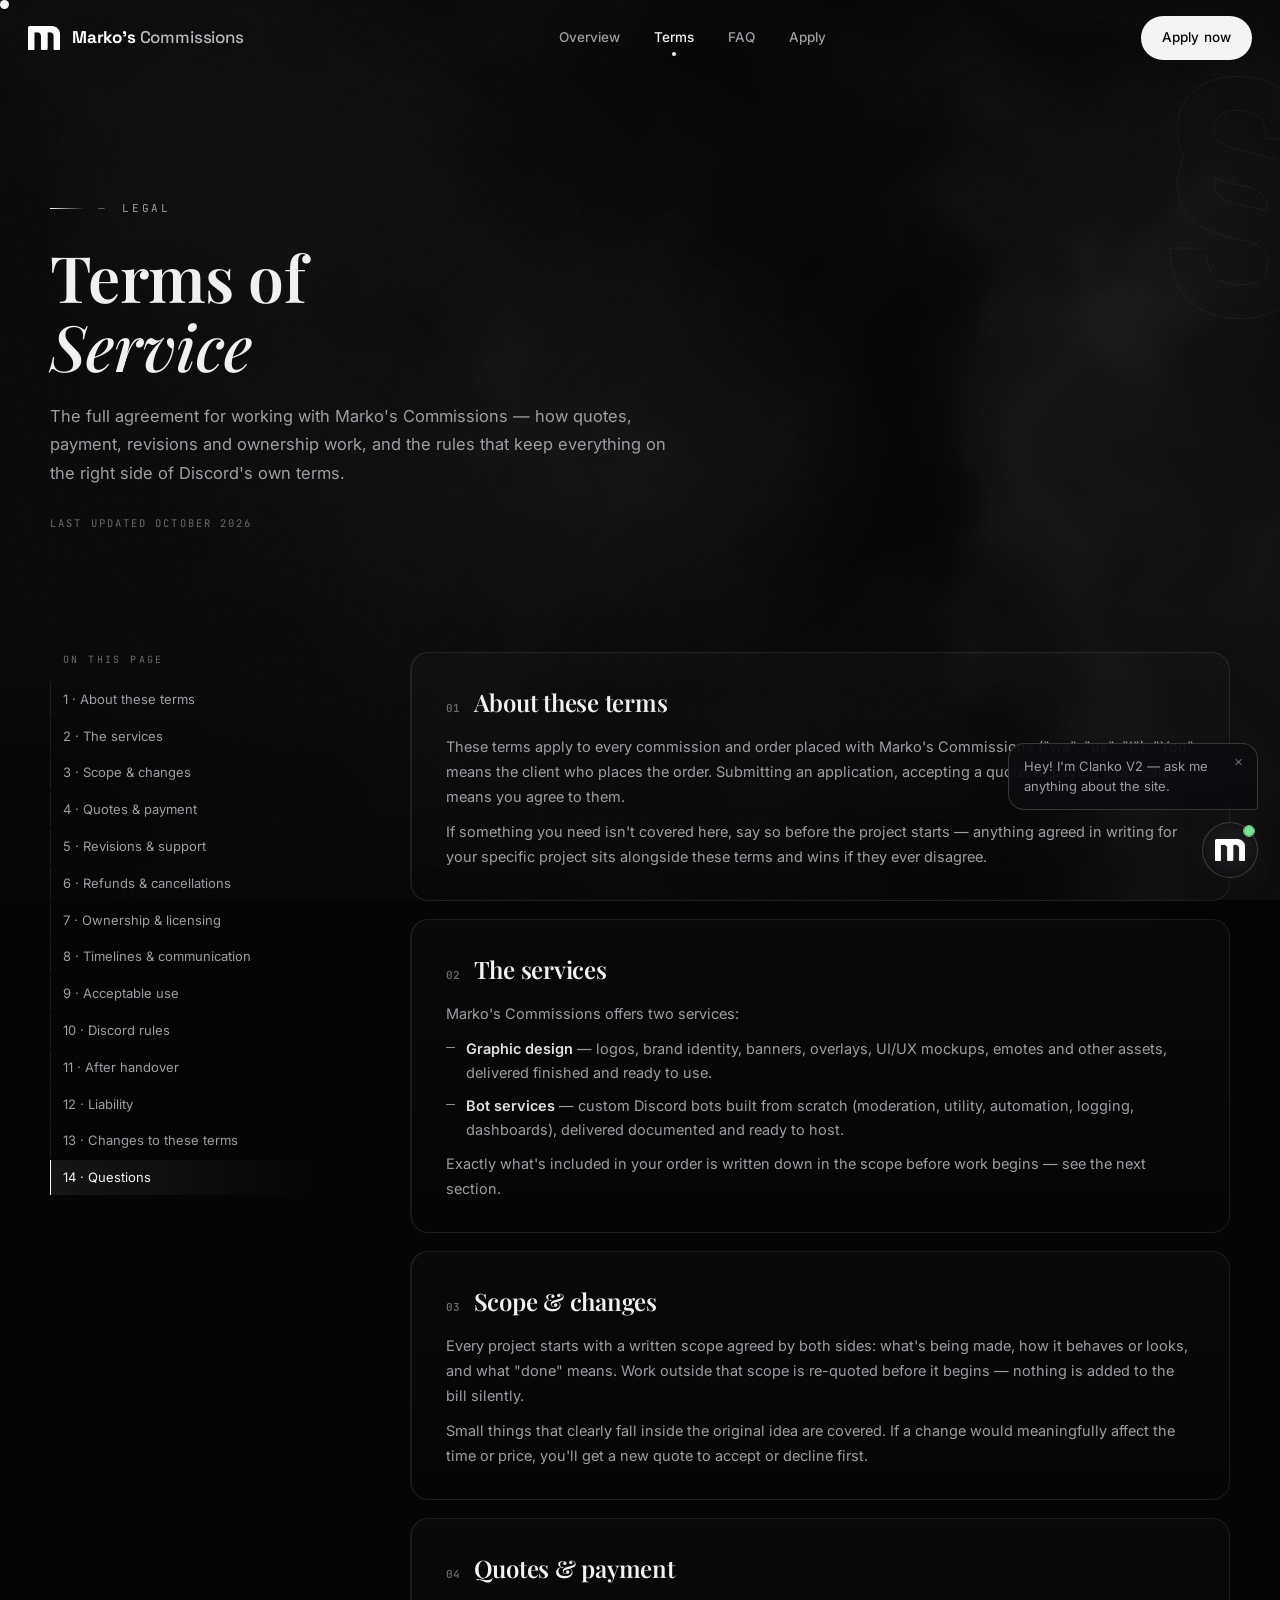
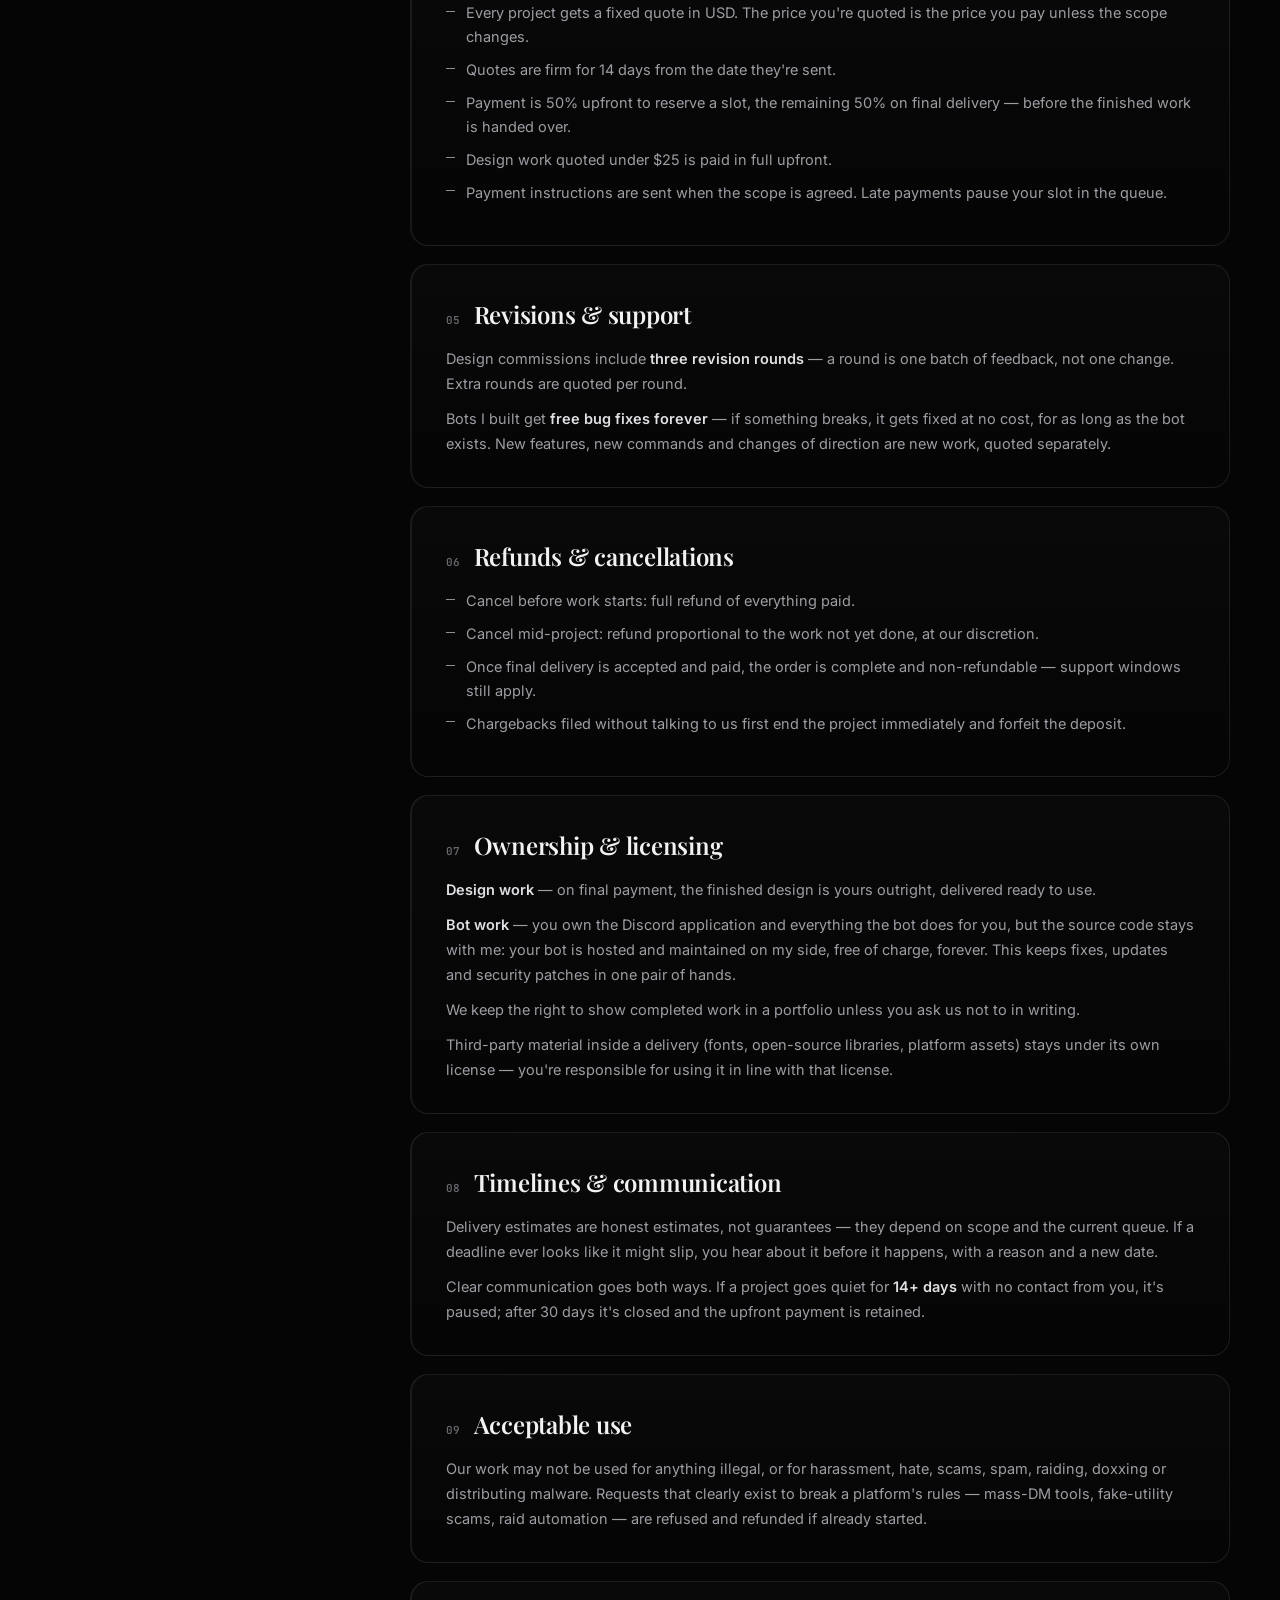
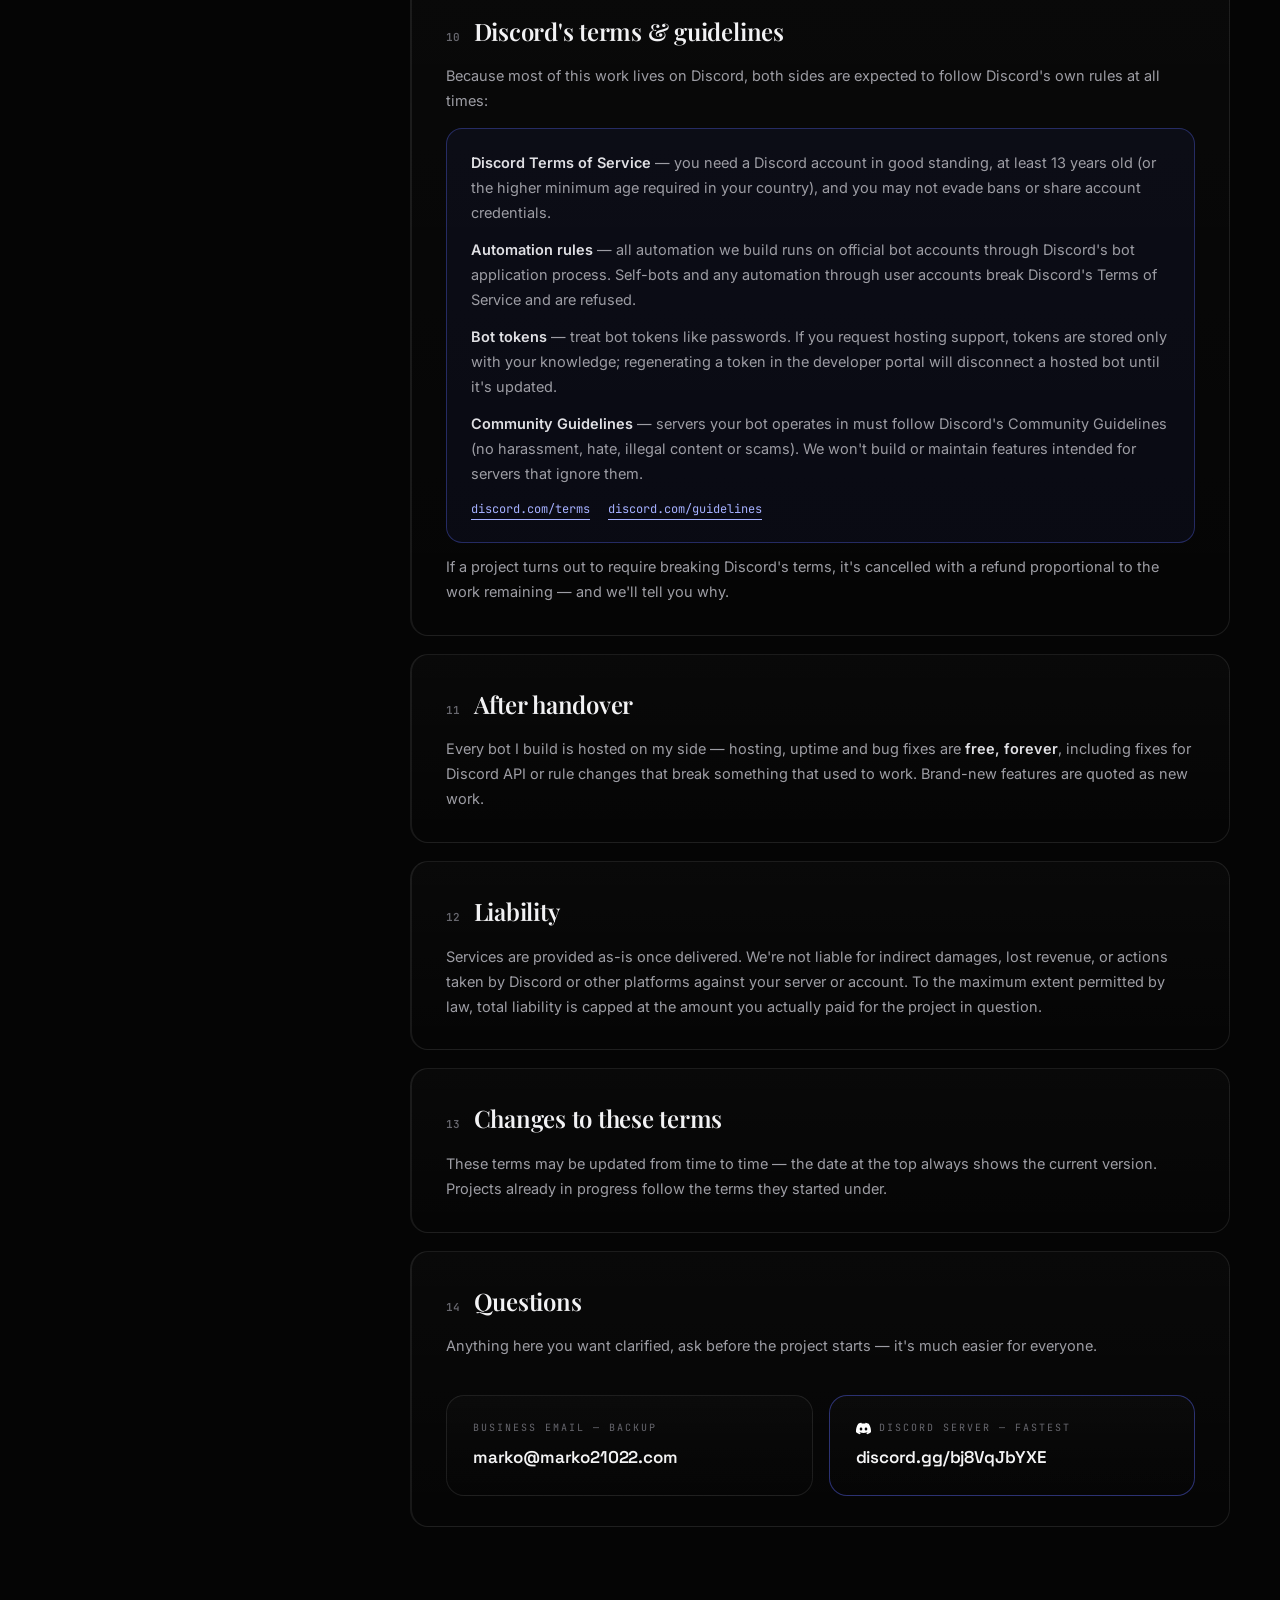
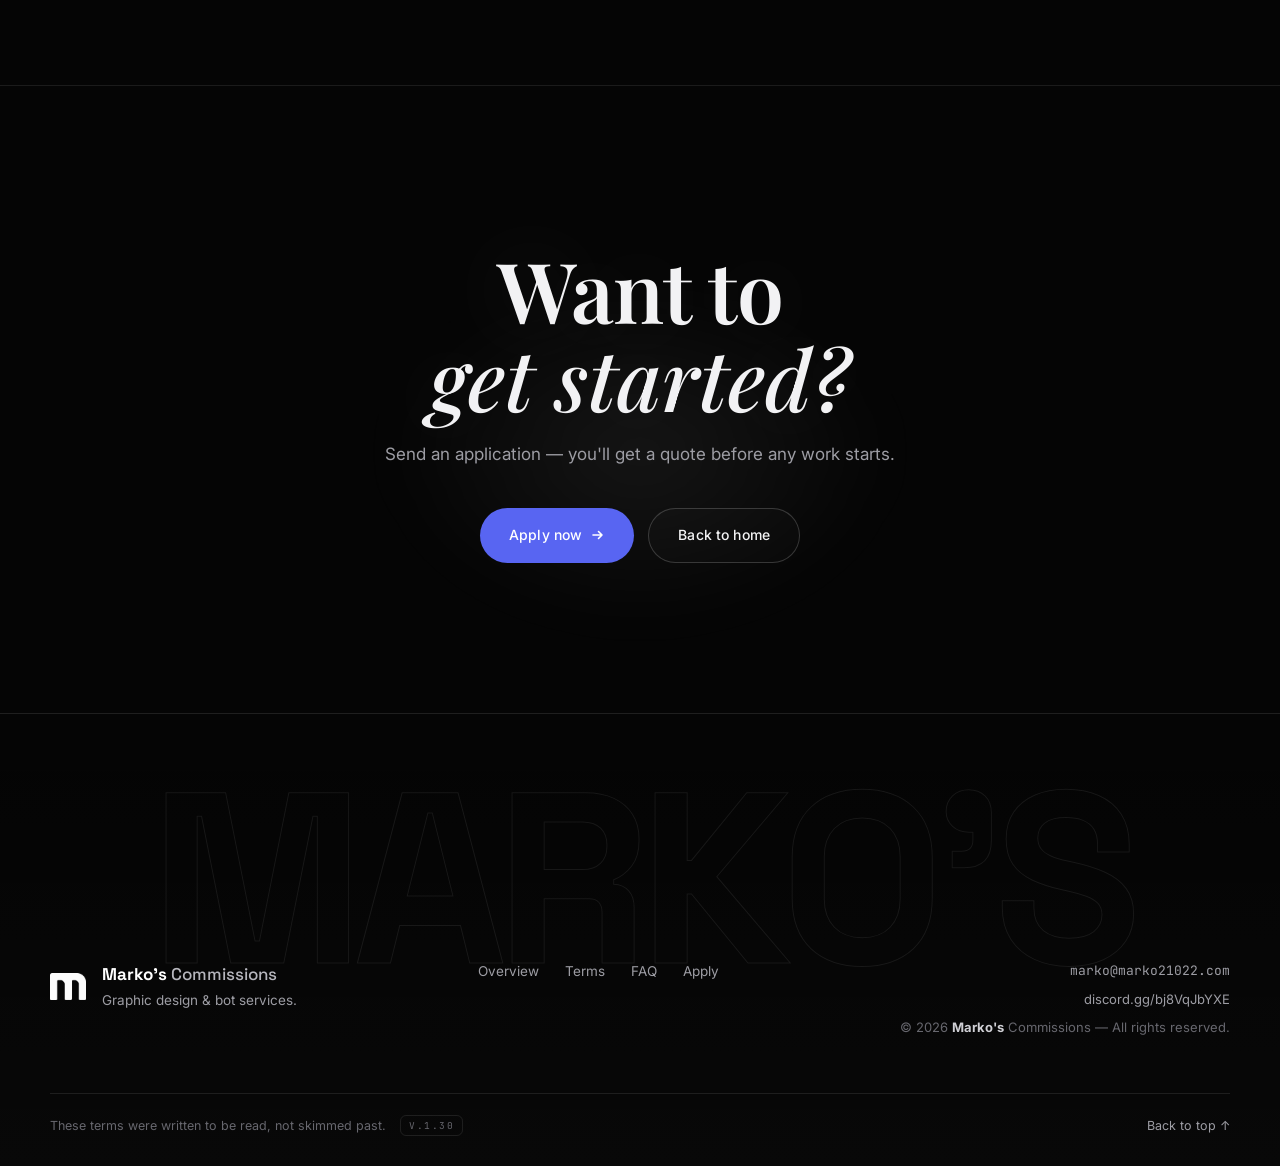
==== commit cf5a34e9: "V.1.30 — version stamps" ====
--- a/terms.html
+++ b/terms.html
@@ -6,7 +6,7 @@
   <title>Terms of Service — Marko's Commissions</title>
   <meta name="description" content="The terms of service for Marko's Commissions — quotes, payment, revisions, ownership, and the rules around Discord's own terms.">
   <meta name="theme-color" content="#050505">
-  <meta name="version" content="V.1.29">
+  <meta name="version" content="V.1.30">
   <link rel="icon" type="image/svg+xml" href="favicon.svg">
   <link rel="apple-touch-icon" href="assets/logo.png">
 
@@ -62,7 +62,7 @@
       <a class="btn btn-discord" href="https://discord.gg/bj8VqJbYXE" target="_blank" rel="noopener noreferrer"><img class="btn-ico" src="assets/logos/discord.svg" alt="" width="18" height="18">Join the Discord</a>
       <button class="btn btn-ghost" type="button" data-mail-open>marko@marko21022.com</button>
     </div>
-    <p class="menu-foot"><span class="ver">V.1.29</span> &middot; Clanko V2 chat lives bottom-right</p>
+    <p class="menu-foot"><span class="ver">V.1.30</span> &middot; Clanko V2 chat lives bottom-right</p>
   </div>
 
   <main id="page">
@@ -254,7 +254,7 @@
       </div>
     </div>
     <div class="container footer-line">
-      <p>These terms were written to be read, not skimmed past. <a class="ver" href="https://github.com/haroldissuperior-dev/marko-commissions" target="_blank" rel="noopener noreferrer" title="View the source repository">V.1.29</a></p>
+      <p>These terms were written to be read, not skimmed past. <a class="ver" href="https://github.com/haroldissuperior-dev/marko-commissions" target="_blank" rel="noopener noreferrer" title="View the source repository">V.1.30</a></p>
       <a href="#doc-top" class="to-top">Back to top ↑</a>
     </div>
   </footer>
--- a/css/style.css
+++ b/css/style.css
@@ -2152,7 +2152,7 @@
   max-width: 86%;
   padding: 9px 12px;
   border-radius: 14px 14px 14px 4px;
-  background: rgba(255,255,255,.06); border: 1px solid rgba(255,255,255,.07);
+  background: rgba(255,255,255,.1); border: 1px solid rgba(255,255,255,.12);
   font-size: 12px; line-height: 1.5; color: #dcdce0;
   opacity: 0; transform: translateY(14px) scale(0.96); filter: blur(5px);
   transition: opacity 0.55s var(--ease), transform 0.55s var(--ease), filter 0.55s var(--ease);
@@ -2313,7 +2313,7 @@
   max-width: 86%;
   padding: 9px 12px;
   border-radius: 14px 14px 14px 4px;
-  background: rgba(255,255,255,.06); border: 1px solid rgba(255,255,255,.07);
+  background: rgba(255,255,255,.1); border: 1px solid rgba(255,255,255,.12);
   font-size: 12px; line-height: 1.5; color: #dcdce0;
   opacity: 0; transform: translateY(14px) scale(0.96); filter: blur(5px);
   transition: opacity 0.55s var(--ease), transform 0.55s var(--ease), filter 0.55s var(--ease);
@@ -2353,3 +2353,61 @@
   .phone { width: min(290px, 80vw); }
   .phone-3d { margin-top: 26px; }
 }
+
+/* laptop companion in the opening */
+.devices-space { position: relative; }
+.laptop {
+  position: absolute; right: calc(50% - 615px); top: 42%; z-index: 1;
+  transform: rotate(2.5deg);
+  filter: drop-shadow(0 40px 80px rgba(0, 0, 0, 0.55));
+}
+html.motion-on .laptop { animation: laptop-bob 7s ease-in-out 1s infinite alternate; }
+@keyframes laptop-bob { to { translate: 0 -10px; } }
+.laptop-screen {
+  position: relative; width: 460px; aspect-ratio: 16 / 10;
+  border-radius: 14px; overflow: hidden;
+  background: linear-gradient(180deg, #101013, #0a0a0c);
+  border: 1px solid rgba(255, 255, 255, 0.16);
+  box-shadow: inset 0 1px 0 rgba(255,255,255,.12);
+}
+.laptop-glare {
+  position: absolute; inset: 0; pointer-events: none; z-index: 3;
+  background: linear-gradient(112deg, rgba(255,255,255,.05) 0%, rgba(255,255,255,.012) 32%, transparent 48%);
+}
+.lp-site { position: absolute; inset: 0; display: flex; flex-direction: column; }
+.lp-nav {
+  display: flex; align-items: center; justify-content: space-between;
+  padding: 10px 16px; border-bottom: 1px solid rgba(255,255,255,.07);
+}
+.lp-mark { display: flex; align-items: center; gap: 6px; font-family: var(--disp); font-weight: 600; font-size: 9.5px; color: #f2f3f5; }
+.lp-mark img { width: 12px; height: auto; }
+.lp-links { display: flex; gap: 12px; }
+.lp-links i, .lp-cta, .lp-btns i, .lp-chips i { font-style: normal; }
+.lp-links i { font-size: 8px; color: var(--mut); }
+.lp-cta { font-size: 7.5px; color: #08080a; background: #f4f4f5; border-radius: 999px; padding: 3px 9px; }
+.lp-hero {
+  flex: 1; display: flex; flex-direction: column; align-items: center; justify-content: center;
+  gap: 7px; text-align: center; padding: 8px;
+  background: radial-gradient(90% 90% at 50% 30%, rgba(255,255,255,.045), transparent 70%);
+}
+.lp-logo { width: 26px; height: auto; filter: drop-shadow(0 4px 14px rgba(255,255,255,.25)); }
+.lp-title { font-family: var(--disp); font-weight: 700; font-size: 19px; line-height: 1.1; letter-spacing: -0.02em; color: #f4f4f5; }
+.lp-sub { font-size: 8.5px; color: var(--mut); max-width: 250px; }
+.lp-btns { display: flex; gap: 6px; margin-top: 3px; }
+.lp-btns i { font-size: 7.5px; padding: 4px 10px; border-radius: 999px; }
+.lp-b1 { background: #5865f2; color: #fff; }
+.lp-b2 { border: 1px solid rgba(255,255,255,.25); color: #e6e6ea; }
+.lp-chips { display: flex; gap: 5px; margin-top: 4px; }
+.lp-chips i { font-family: var(--mono); font-size: 6.5px; letter-spacing: .1em; text-transform: uppercase; color: var(--dim); border: 1px solid rgba(255,255,255,.1); border-radius: 999px; padding: 3px 8px; }
+.laptop-base {
+  width: 112%; margin-left: -6%; height: 11px;
+  border-radius: 2px 2px 8px 8px;
+  background: linear-gradient(180deg, #17171b, #0a0a0c);
+  border: 1px solid rgba(255,255,255,.13); border-top: 0;
+}
+
+@media (max-width: 1280px) {
+  .laptop { position: static; margin: 30px auto 0; transform: rotate(0deg); width: min(480px, 88vw); display: flex; flex-direction: column; align-items: center; }
+  .laptop-screen { width: 100%; }
+  .laptop-base { width: 100%; margin-left: 0; }
+}
